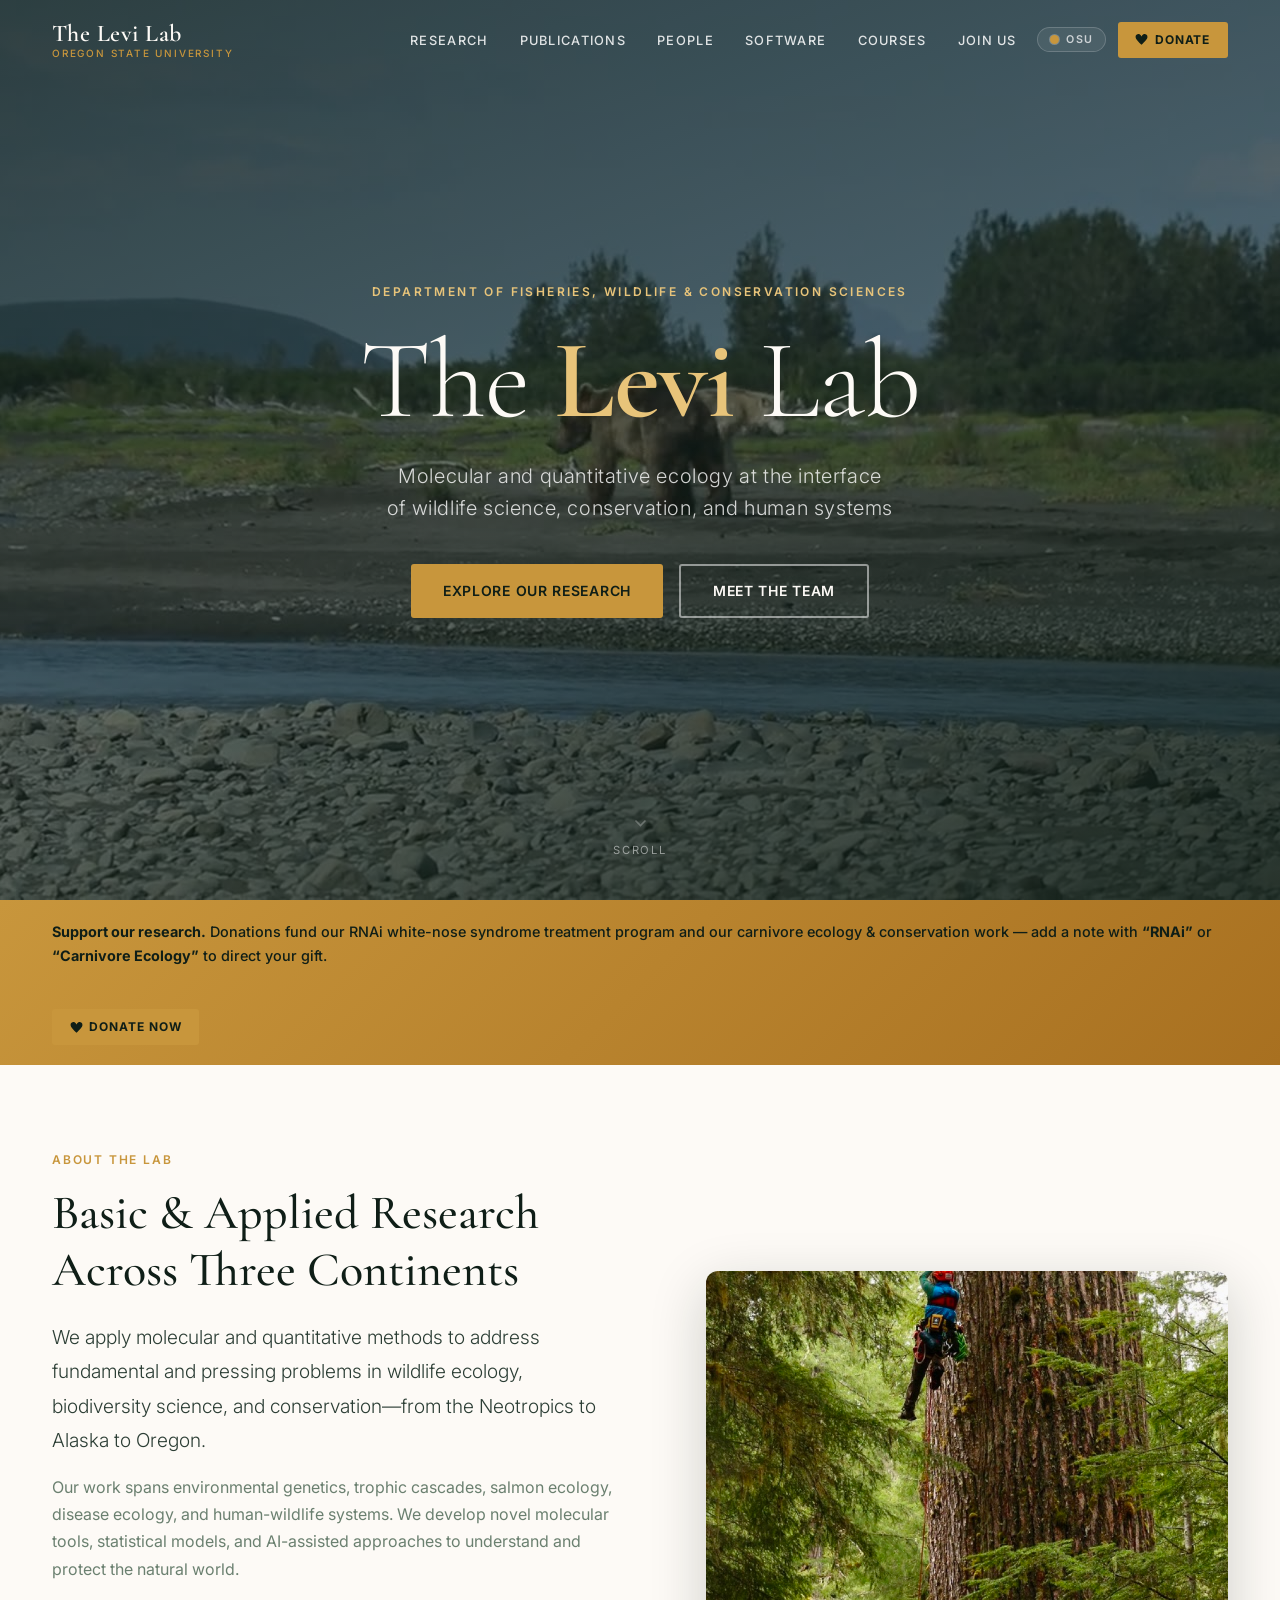
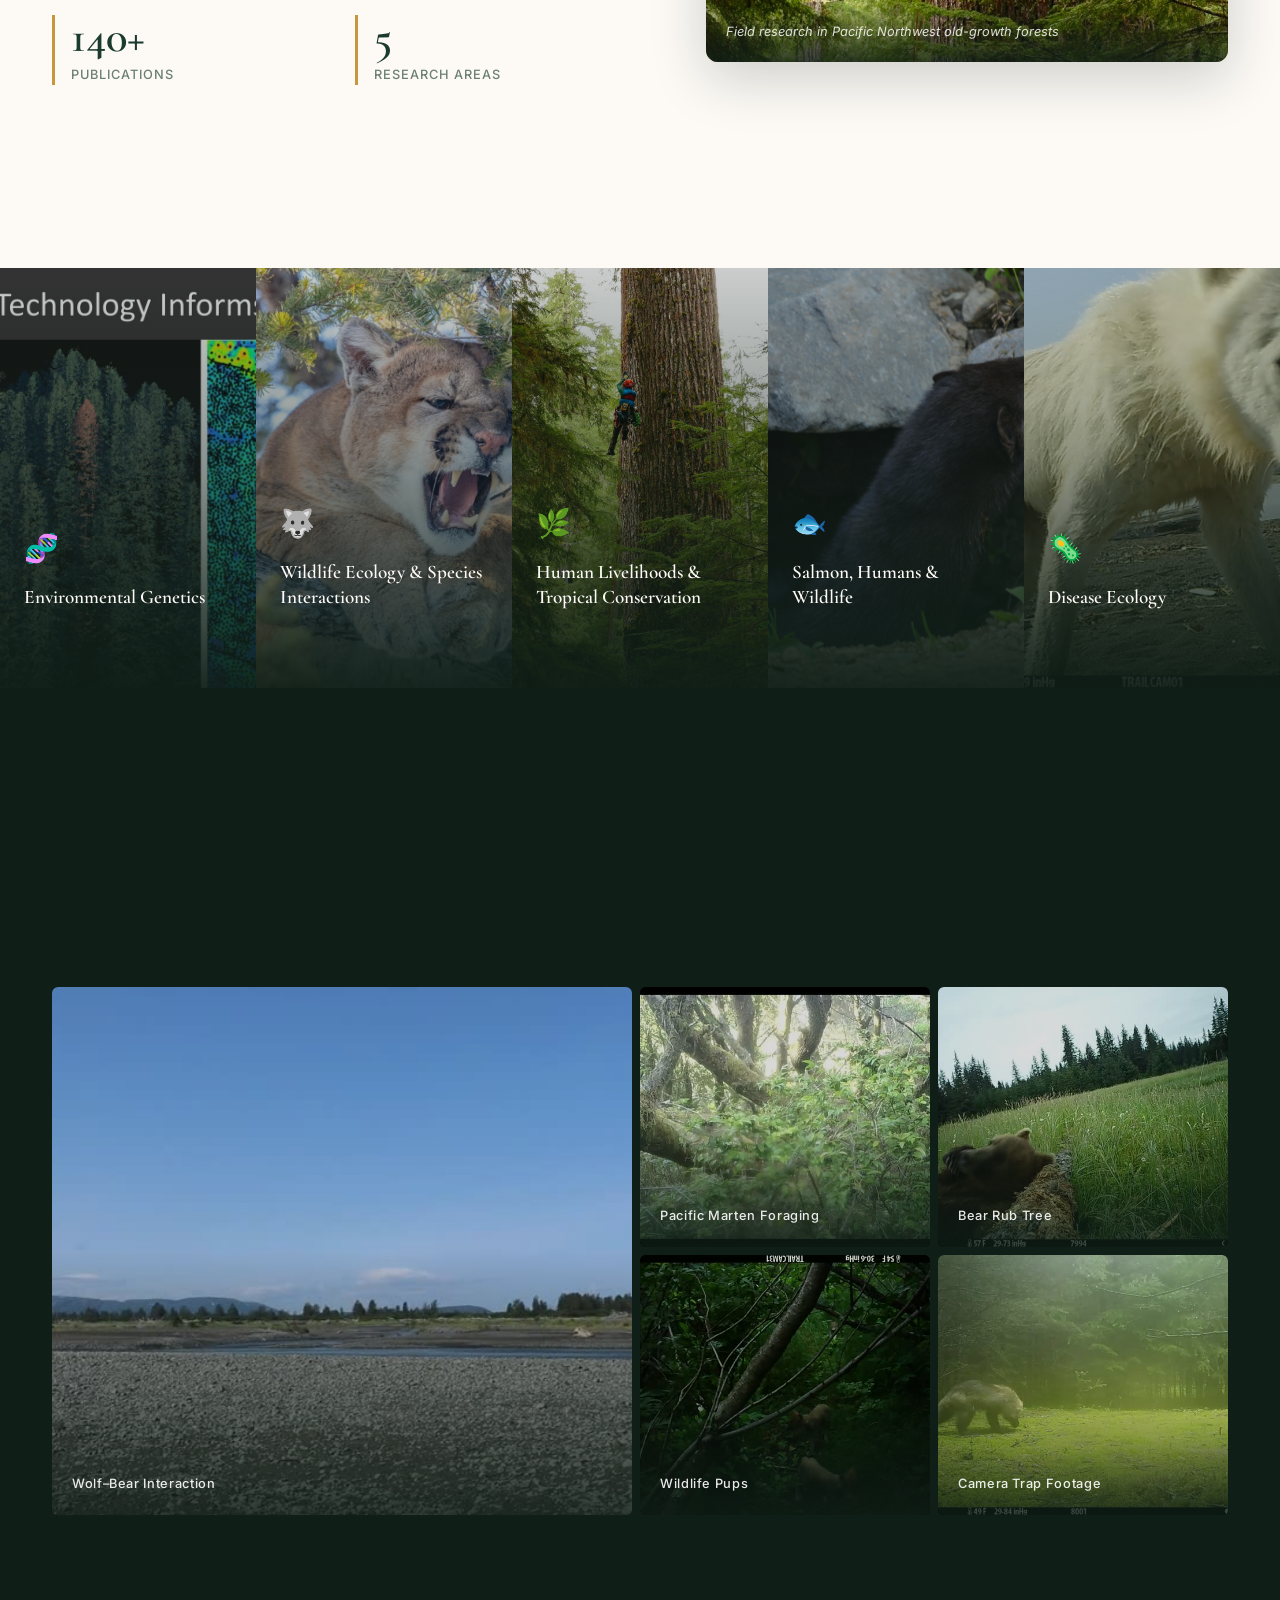
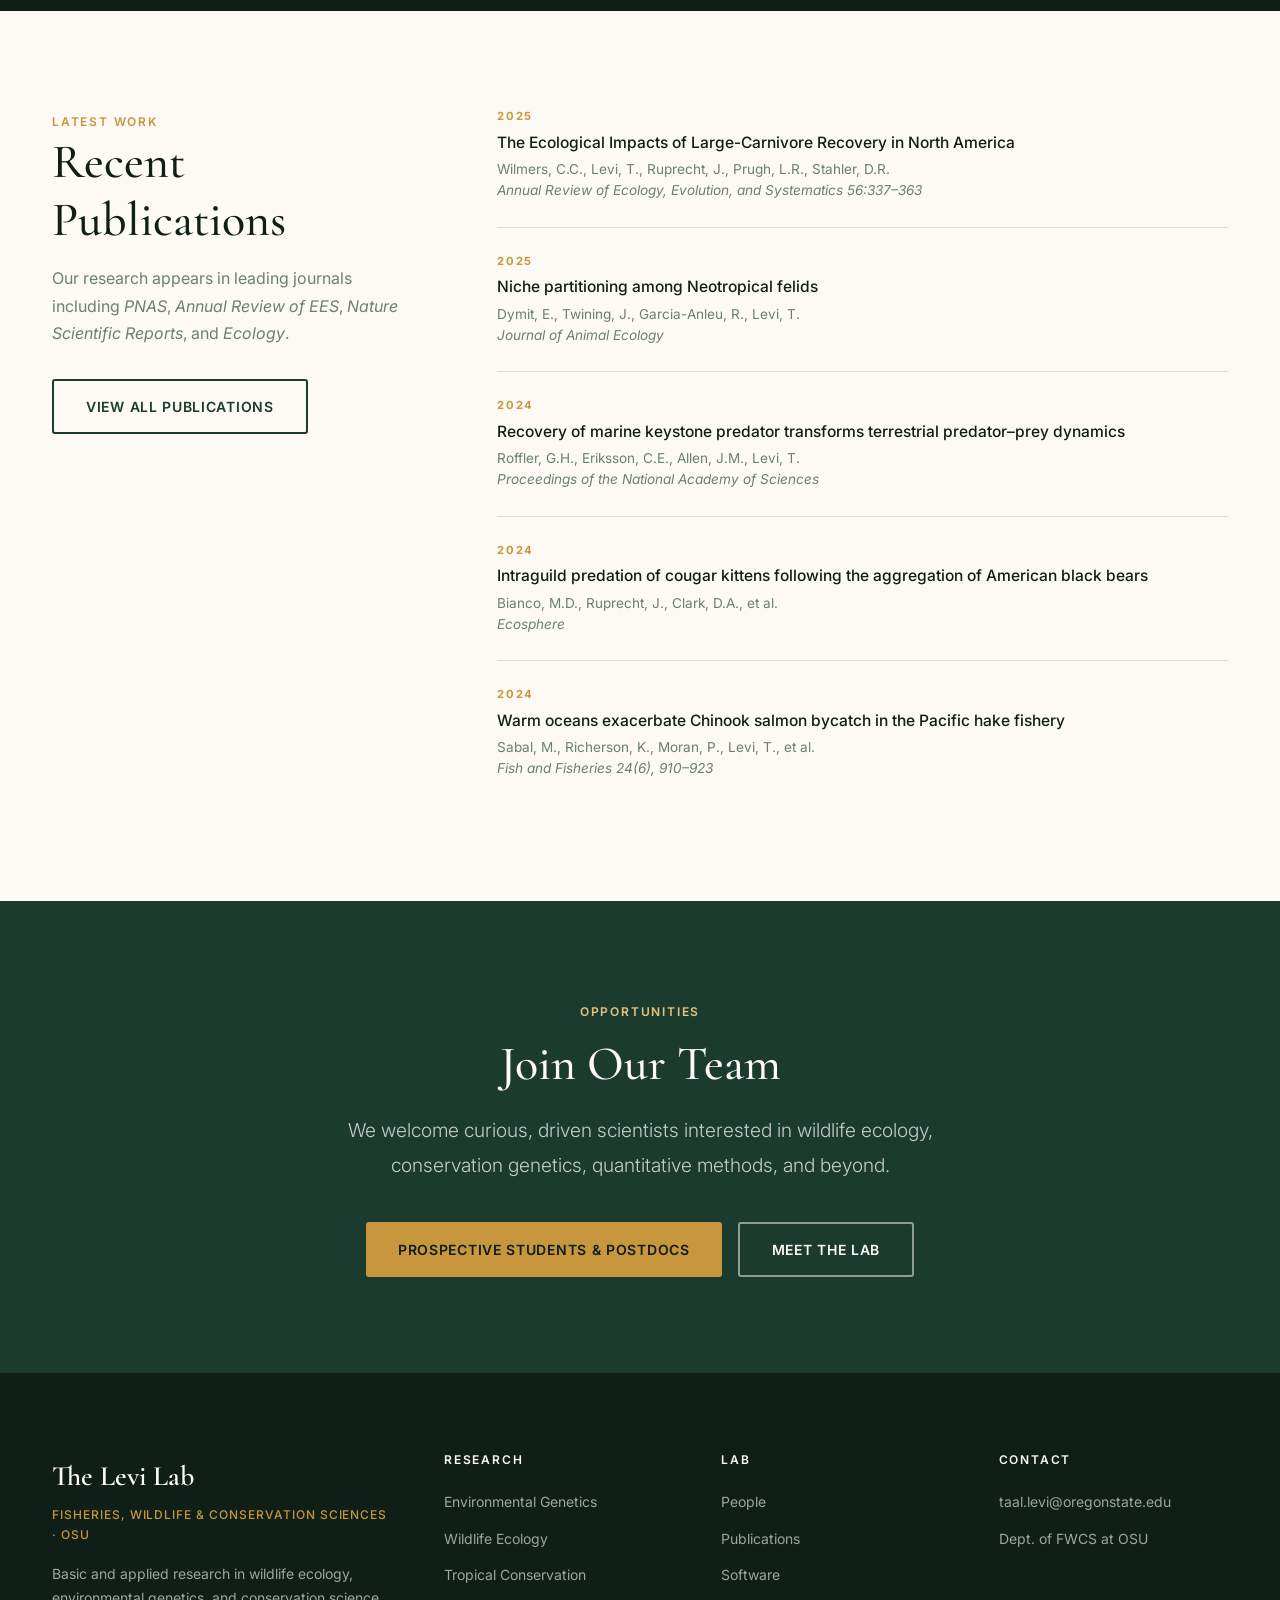
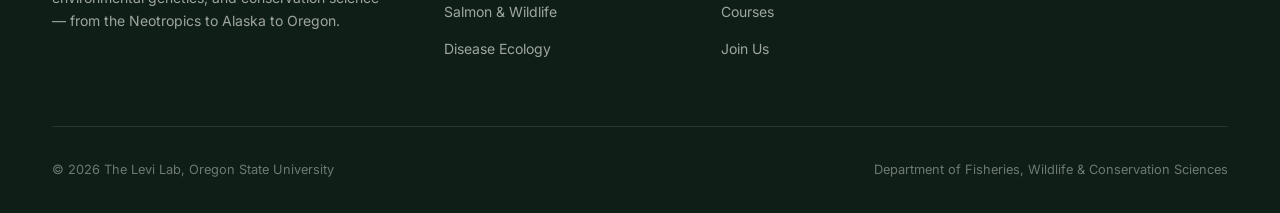
==== index.html @ 4a83adde "Initial commit: The Levi Lab website Static site for levi.cascadiawildlifelab.org — homepage plus re" ====
<!DOCTYPE html>
<html lang="en">
<head>
  <meta charset="UTF-8" />
  <meta name="viewport" content="width=device-width, initial-scale=1.0" />
  <title>The Levi Lab — Wildlife Ecology &amp; Conservation Science</title>
  <meta name="description" content="The Levi Lab at Oregon State University conducts basic and applied research in wildlife ecology, environmental genetics, and conservation science." />
  <link rel="icon" href="favicon.svg" type="image/svg+xml" />
  <link rel="canonical" href="https://levi.cascadiawildlifelab.org/" />
  <meta name="theme-color" content="#1d3b2a" />
  <meta property="og:title" content="The Levi Lab — Wildlife Ecology &amp; Conservation Science" />
  <meta property="og:description" content="Basic and applied research in wildlife ecology, environmental genetics, and conservation science at Oregon State University." />
  <meta property="og:type" content="website" />
  <meta property="og:image" content="https://levi.cascadiawildlifelab.org/media/img/posters/wolf-bear-interaction.jpg" />
  <meta property="og:url" content="https://levi.cascadiawildlifelab.org/" />
  <meta property="og:site_name" content="The Levi Lab" />
  <meta name="twitter:card" content="summary_large_image" />
  <script>document.documentElement.classList.add('js');!function(){var t=localStorage.getItem('levi-lab-theme');if(t==='osu')document.documentElement.setAttribute('data-theme','osu')}();</script>
  <link rel="stylesheet" href="css/style.css" />
</head>
<body>
<a class="skip-link" href="#main">Skip to main content</a>

<!-- ============================================================
     NAVIGATION
     ============================================================ -->
<nav class="nav nav--transparent" id="mainNav">
  <div class="nav__inner">
    <a href="index.html" class="nav__logo">
      <span class="nav__logo-name">The Levi Lab</span>
      <span class="nav__logo-sub">Oregon State University</span>
    </a>

    <ul class="nav__links">
      <li class="nav__item">
        <a href="research.html" class="nav__link">Research</a>
        <div class="nav__dropdown">
          <a href="research.html#env-genetics" class="nav__dropdown-link">Environmental Genetics</a>
          <a href="research.html#wildlife-ecology" class="nav__dropdown-link">Wildlife Ecology &amp; Trophic Cascades</a>
          <a href="research.html#tropical" class="nav__dropdown-link">Human Livelihoods &amp; Tropical Conservation</a>
          <a href="research.html#salmon" class="nav__dropdown-link">Salmon, Humans &amp; Wildlife</a>
          <a href="research.html#disease" class="nav__dropdown-link">Disease Ecology</a>
        </div>
      </li>
      <li><a href="publications.html" class="nav__link">Publications</a></li>
      <li><a href="people.html" class="nav__link">People</a></li>
      <li><a href="software.html" class="nav__link">Software</a></li>
      <li><a href="courses.html" class="nav__link">Courses</a></li>
      <li><a href="join.html" class="nav__link">Join Us</a></li>
      <li><a href="https://www.paypal.com/donate?token=L3rN-BQrTYfOn3xu_ZGGP12tN9YeshB1Ru2laAK1H5JTG6XEm7YPeZZN710vsBEfOhClmTOPZdZ970hw" target="_blank" rel="noopener" title="Support the RNAi white-nose syndrome project or Carnivore Ecology &amp; Conservation — add a note with your choice when donating" class="btn--donate" style="margin-left:0.5rem;">
        <svg width="13" height="13" viewBox="0 0 24 24" fill="currentColor"><path d="M12 21.593c-5.63-5.539-11-10.297-11-14.402 0-3.791 3.068-5.191 5.281-5.191 1.312 0 4.151.501 5.719 4.457 1.59-3.968 4.464-4.447 5.726-4.447 2.54 0 5.274 1.621 5.274 5.181 0 4.069-5.136 8.625-11 14.402z"/></svg>
        Donate
      </a></li>
    </ul>

    <button class="nav__hamburger" type="button" aria-label="Menu"
            aria-expanded="false" aria-controls="mobileNav">
      <span></span><span></span><span></span>
    </button>
  </div>
</nav>

<!-- Mobile nav -->
<div class="nav__mobile" id="mobileNav">
  <a href="research.html" class="nav__mobile-link">Research</a>
  <span class="nav__mobile-sublabel">Research Areas</span>
  <a href="research.html#env-genetics" class="nav__mobile-sublink">Environmental Genetics</a>
  <a href="research.html#wildlife-ecology" class="nav__mobile-sublink">Wildlife Ecology &amp; Trophic Cascades</a>
  <a href="research.html#tropical" class="nav__mobile-sublink">Human Livelihoods &amp; Tropical Conservation</a>
  <a href="research.html#salmon" class="nav__mobile-sublink">Salmon, Humans &amp; Wildlife</a>
  <a href="research.html#disease" class="nav__mobile-sublink">Disease Ecology</a>
  <a href="publications.html" class="nav__mobile-link">Publications</a>
  <a href="people.html" class="nav__mobile-link">People</a>
  <a href="software.html" class="nav__mobile-link">Software</a>
  <a href="courses.html" class="nav__mobile-link">Courses</a>
  <a href="join.html" class="nav__mobile-link">Join Us</a>
  <a href="https://www.paypal.com/donate?token=L3rN-BQrTYfOn3xu_ZGGP12tN9YeshB1Ru2laAK1H5JTG6XEm7YPeZZN710vsBEfOhClmTOPZdZ970hw" target="_blank" rel="noopener" title="Support the RNAi white-nose syndrome project or Carnivore Ecology &amp; Conservation — add a note with your choice when donating" class="nav__mobile-link" style="color: var(--accent-light);">♥ Donate</a>
</div>

<main id="main">
<section class="hero">
  <div class="hero__video-wrap">
    <video class="hero__video" autoplay muted loop playsinline preload="auto"
           poster="media/img/hero-poster.jpg" aria-hidden="true">
      <source src="media/video/hero-loop.mp4" type="video/mp4">
    </video>
    <div class="hero__overlay"></div>
  </div>

  <div class="hero__content">
    <span class="hero__eyebrow">Department of Fisheries, Wildlife &amp; Conservation Sciences</span>
    <h1 class="hero__title">The <strong>Levi</strong> Lab</h1>
    <p class="hero__subtitle">
      Molecular and quantitative ecology at the interface<br>
      of wildlife science, conservation, and human systems
    </p>
    <div class="hero__actions">
      <a href="research.html" class="btn btn--primary">Explore Our Research</a>
      <a href="people.html" class="btn btn--outline">Meet the Team</a>
    </div>
  </div>

  <div class="hero__scroll">
    <svg width="20" height="20" viewBox="0 0 24 24" fill="none" stroke="currentColor" stroke-width="2">
      <polyline points="6 9 12 15 18 9"></polyline>
    </svg>
    <span>Scroll</span>
  </div>
</section>


<!-- DONATE STRIP -->
<div class="donate-strip">
  <div class="container">
    <p class="donate-strip__text"><strong>Support our research.</strong> Donations fund our RNAi white-nose syndrome treatment program and our carnivore ecology &amp; conservation work — add a note with <strong>&ldquo;RNAi&rdquo;</strong> or <strong>&ldquo;Carnivore Ecology&rdquo;</strong> to direct your gift.</p>
    <a href="https://www.paypal.com/donate?token=L3rN-BQrTYfOn3xu_ZGGP12tN9YeshB1Ru2laAK1H5JTG6XEm7YPeZZN710vsBEfOhClmTOPZdZ970hw" target="_blank" rel="noopener" title="Support the RNAi white-nose syndrome project or Carnivore Ecology &amp; Conservation — add a note with your choice when donating" class="btn--donate" style="flex-shrink:0;">
      <svg width="13" height="13" viewBox="0 0 24 24" fill="currentColor"><path d="M12 21.593c-5.63-5.539-11-10.297-11-14.402 0-3.791 3.068-5.191 5.281-5.191 1.312 0 4.151.501 5.719 4.457 1.59-3.968 4.464-4.447 5.726-4.447 2.54 0 5.274 1.621 5.274 5.181 0 4.069-5.136 8.625-11 14.402z"/></svg>
      Donate Now
    </a>
  </div>
</div>

<!-- ============================================================
     INTRO STRIP
     ============================================================ -->
<section class="intro-strip">
  <div class="container">
    <div class="intro-strip__grid">
      <div class="fade-in">
        <span class="eyebrow">About the Lab</span>
        <h2 style="margin: 0.75rem 0 1.25rem;">Basic &amp; Applied Research<br>Across Three Continents</h2>
        <p class="lead">
          We apply molecular and quantitative methods to address fundamental and pressing problems in wildlife ecology, biodiversity science, and conservation—from the Neotropics to Alaska to Oregon.
        </p>
        <p style="color: var(--text-muted); margin-top: 0.75rem;">
          Our work spans environmental genetics, trophic cascades, salmon ecology, disease ecology, and human-wildlife systems. We develop novel molecular tools, statistical models, and AI-assisted approaches to understand and protect the natural world.
        </p>
        <div class="intro-strip__stats">
          <div class="stat fade-in fade-in-delay-1">
            <div class="stat__number">140+</div>
            <div class="stat__label">Publications</div>
          </div>
          <div class="stat fade-in fade-in-delay-2">
            <div class="stat__number">5</div>
            <div class="stat__label">Research Areas</div>
          </div>
          <div class="stat fade-in fade-in-delay-3">
            <div class="stat__number">10K+</div>
            <div class="stat__label">Carnivore Scats Analyzed</div>
          </div>
          <div class="stat fade-in fade-in-delay-4">
            <div class="stat__number">20+</div>
            <div class="stat__label">Lab Members</div>
          </div>
        </div>
      </div>

      <div class="intro-strip__image-wrap fade-in fade-in-delay-2">
        <img src="media/img/climbing-old-growth.jpg" alt="Lab field work in old-growth forest" loading="lazy">
        <div class="intro-strip__image-caption">Field research in Pacific Northwest old-growth forests</div>
      </div>
    </div>
  </div>
</section>


<!-- ============================================================
     RESEARCH CARDS
     ============================================================ -->
<div class="research-cards">

  <a href="research.html#env-genetics" class="research-card">
    <div class="research-card__bg" style="background-image: url('media/img/esrf-lidar.jpg')"></div>
    <div class="research-card__overlay"></div>
    <div class="research-card__content">
      <span class="research-card__icon">🧬</span>
      <div class="research-card__title">Environmental Genetics</div>
      <div class="research-card__desc">eDNA, DNA metabarcoding, noninvasive genotyping, and population genetics applied across aquatic and terrestrial systems.</div>
      <span class="research-card__link">Learn more →</span>
    </div>
  </a>

  <a href="research.html#wildlife-ecology" class="research-card">
    <div class="research-card__bg" style="background-image: url('media/img/m228.jpg')"></div>
    <div class="research-card__overlay"></div>
    <div class="research-card__content">
      <span class="research-card__icon">🐺</span>
      <div class="research-card__title">Wildlife Ecology &amp; Species Interactions</div>
      <div class="research-card__desc">How do top predators structure ecosystems? We study carnivore communities and their far-reaching indirect effects on prey and habitat.</div>
      <span class="research-card__link">Learn more →</span>
    </div>
  </a>

  <a href="research.html#tropical" class="research-card">
    <div class="research-card__bg" style="background-image: url('media/img/tropical-conservation.jpg')"></div>
    <div class="research-card__overlay"></div>
    <div class="research-card__content">
      <span class="research-card__icon">🌿</span>
      <div class="research-card__title">Human Livelihoods &amp; Tropical Conservation</div>
      <div class="research-card__desc">Managing Neotropical wildlife to support human livelihoods while conserving biodiversity across hunting landscapes.</div>
      <span class="research-card__link">Learn more →</span>
    </div>
  </a>

  <a href="research.html#salmon" class="research-card">
    <div class="research-card__bg" style="background-image: url('media/img/mink.jpg')"></div>
    <div class="research-card__overlay"></div>
    <div class="research-card__content">
      <span class="research-card__icon">🐟</span>
      <div class="research-card__title">Salmon, Humans &amp; Wildlife</div>
      <div class="research-card__desc">Quantifying salmon's role in ecosystems and the tradeoffs between fishery harvest and wildlife needs from bears to wolves.</div>
      <span class="research-card__link">Learn more →</span>
    </div>
  </a>

  <a href="research.html#disease" class="research-card">
    <div class="research-card__bg" style="background-image: url('media/img/disease-ecology.jpg')"></div>
    <div class="research-card__overlay"></div>
    <div class="research-card__content">
      <span class="research-card__icon">🦠</span>
      <div class="research-card__title">Disease Ecology</div>
      <div class="research-card__desc">Are intact wildlife communities good for our health? We examine how deforestation and biodiversity loss drive zoonotic disease emergence.</div>
      <span class="research-card__link">Learn more →</span>
    </div>
  </a>

</div>


<!-- ============================================================
     FROM THE FIELD — VIDEO GALLERY
     ============================================================ -->
<section class="video-gallery">
  <div class="container">
    <div class="video-gallery__header fade-in">
      <span class="eyebrow">From the Field</span>
      <h2>Wildlife in Motion</h2>
      <p>Camera traps and field cameras capture remarkable moments from our research sites across the Pacific Northwest, Alaska, and the Neotropics.</p>
    </div>

    <div class="video-grid fade-in">

      <!-- Poster images only; the clip loads when a visitor opens it. Five
           autoplaying videos here previously cost ~33 MB on page load. -->

      <!-- Large featured video -->
      <button class="video-item" type="button" data-video-src="media/video/wolf-bear-interaction.mp4"
              aria-label="Play video: Wolf–Bear Interaction">
        <img src="media/img/posters/wolf-bear-interaction.jpg"
             alt="A wolf and a bear together on a gravel river bar" loading="lazy">
        <div class="video-item__overlay">
          <span class="video-item__label">Wolf–Bear Interaction</span>
        </div>
        <div class="video-item__play">
          <svg width="18" height="18" viewBox="0 0 24 24" fill="white"><polygon points="5 3 19 12 5 21 5 3"/></svg>
        </div>
      </button>

      <!-- Small videos -->
      <button class="video-item" type="button" data-video-src="media/video/marten-foraging.mp4"
              aria-label="Play video: Pacific Marten Foraging">
        <img src="media/img/posters/marten-foraging.jpg"
             alt="A Pacific marten foraging in coastal forest" loading="lazy">
        <div class="video-item__overlay">
          <span class="video-item__label">Pacific Marten Foraging</span>
        </div>
        <div class="video-item__play">
          <svg width="16" height="16" viewBox="0 0 24 24" fill="white"><polygon points="5 3 19 12 5 21 5 3"/></svg>
        </div>
      </button>

      <button class="video-item" type="button" data-video-src="media/video/bear-rub.mp4"
              aria-label="Play video: Bear Rub Tree">
        <img src="media/img/posters/bear-rub.jpg"
             alt="A bear rubbing against a tree in a meadow" loading="lazy">
        <div class="video-item__overlay">
          <span class="video-item__label">Bear Rub Tree</span>
        </div>
        <div class="video-item__play">
          <svg width="16" height="16" viewBox="0 0 24 24" fill="white"><polygon points="5 3 19 12 5 21 5 3"/></svg>
        </div>
      </button>

      <button class="video-item" type="button" data-video-src="media/video/pups.mp4"
              aria-label="Play video: Wildlife Pups">
        <img src="media/img/posters/pups.jpg"
             alt="Young wild canids outside a den" loading="lazy">
        <div class="video-item__overlay">
          <span class="video-item__label">Wildlife Pups</span>
        </div>
        <div class="video-item__play">
          <svg width="16" height="16" viewBox="0 0 24 24" fill="white"><polygon points="5 3 19 12 5 21 5 3"/></svg>
        </div>
      </button>

      <button class="video-item" type="button" data-video-src="media/video/img-0030.mp4"
              aria-label="Play video: Camera Trap Footage">
        <img src="media/img/posters/img-0030.jpg"
             alt="Wildlife recorded by a remote camera trap" loading="lazy">
        <div class="video-item__overlay">
          <span class="video-item__label">Camera Trap Footage</span>
        </div>
        <div class="video-item__play">
          <svg width="16" height="16" viewBox="0 0 24 24" fill="white"><polygon points="5 3 19 12 5 21 5 3"/></svg>
        </div>
      </button>

    </div>
  </div>
</section>


<!-- ============================================================
     RECENT PUBLICATIONS
     ============================================================ -->
<section class="pub-strip">
  <div class="container">
    <div class="pub-strip__inner">
      <div class="fade-in">
        <span class="eyebrow">Latest Work</span>
        <h2>Recent Publications</h2>
        <p style="color: var(--text-muted); margin: 1rem 0 2rem;">Our research appears in leading journals including <em>PNAS</em>, <em>Annual Review of EES</em>, <em>Nature Scientific Reports</em>, and <em>Ecology</em>.</p>
        <a href="publications.html" class="btn btn--outline-dark">View All Publications</a>
      </div>

      <div class="pub-list fade-in">

        <div class="pub-item">
          <div class="pub-item__year">2025</div>
          <div class="pub-item__title">The Ecological Impacts of Large-Carnivore Recovery in North America</div>
          <div class="pub-item__authors">Wilmers, C.C., Levi, T., Ruprecht, J., Prugh, L.R., Stahler, D.R.</div>
          <div class="pub-item__journal"><em>Annual Review of Ecology, Evolution, and Systematics</em> 56:337–363</div>
        </div>

        <div class="pub-item">
          <div class="pub-item__year">2025</div>
          <div class="pub-item__title">Niche partitioning among Neotropical felids</div>
          <div class="pub-item__authors">Dymit, E., Twining, J., Garcia-Anleu, R., Levi, T.</div>
          <div class="pub-item__journal"><em>Journal of Animal Ecology</em></div>
        </div>

        <div class="pub-item">
          <div class="pub-item__year">2024</div>
          <div class="pub-item__title">Recovery of marine keystone predator transforms terrestrial predator–prey dynamics</div>
          <div class="pub-item__authors">Roffler, G.H., Eriksson, C.E., Allen, J.M., Levi, T.</div>
          <div class="pub-item__journal"><em>Proceedings of the National Academy of Sciences</em></div>
        </div>

        <div class="pub-item">
          <div class="pub-item__year">2024</div>
          <div class="pub-item__title">Intraguild predation of cougar kittens following the aggregation of American black bears</div>
          <div class="pub-item__authors">Bianco, M.D., Ruprecht, J., Clark, D.A., et al.</div>
          <div class="pub-item__journal"><em>Ecosphere</em></div>
        </div>

        <div class="pub-item">
          <div class="pub-item__year">2024</div>
          <div class="pub-item__title">Warm oceans exacerbate Chinook salmon bycatch in the Pacific hake fishery</div>
          <div class="pub-item__authors">Sabal, M., Richerson, K., Moran, P., Levi, T., et al.</div>
          <div class="pub-item__journal"><em>Fish and Fisheries</em> 24(6), 910–923</div>
        </div>

      </div>
    </div>
  </div>
</section>


<!-- ============================================================
     CTA — JOIN THE LAB
     ============================================================ -->
<section class="section section--green">
  <div class="container text-center fade-in">
    <span class="eyebrow" style="color: var(--accent-light);">Opportunities</span>
    <h2 style="color: var(--warm-white); margin: 0.75rem 0 1.25rem;">Join Our Team</h2>
    <p class="lead" style="color: rgba(255,255,255,0.75); max-width: 600px; margin: 0 auto 2.5rem;">
      We welcome curious, driven scientists interested in wildlife ecology, conservation genetics, quantitative methods, and beyond.
    </p>
    <div style="display: flex; gap: 1rem; justify-content: center; flex-wrap: wrap;">
      <a href="join.html" class="btn btn--primary">Prospective Students &amp; Postdocs</a>
      <a href="people.html" class="btn btn--outline">Meet the Lab</a>
    </div>
  </div>
</section>


<!-- ============================================================
     FOOTER
     ============================================================ -->
</main>

<footer class="footer">
  <div class="container">
    <div class="footer__grid">
      <div>
        <div class="footer__brand-name">The Levi Lab</div>
        <div class="footer__brand-dept">Fisheries, Wildlife &amp; Conservation Sciences · OSU</div>
        <p class="footer__tagline">Basic and applied research in wildlife ecology, environmental genetics, and conservation science — from the Neotropics to Alaska to Oregon.</p>
      </div>
      <div class="footer__col">
        <h5>Research</h5>
        <ul>
          <li><a href="research.html#env-genetics">Environmental Genetics</a></li>
          <li><a href="research.html#wildlife-ecology">Wildlife Ecology</a></li>
          <li><a href="research.html#tropical">Tropical Conservation</a></li>
          <li><a href="research.html#salmon">Salmon &amp; Wildlife</a></li>
          <li><a href="research.html#disease">Disease Ecology</a></li>
        </ul>
      </div>
      <div class="footer__col">
        <h5>Lab</h5>
        <ul>
          <li><a href="people.html">People</a></li>
          <li><a href="publications.html">Publications</a></li>
          <li><a href="software.html">Software</a></li>
          <li><a href="courses.html">Courses</a></li>
          <li><a href="join.html">Join Us</a></li>
        </ul>
      </div>
      <div class="footer__col">
        <h5>Contact</h5>
        <ul>
          <li><a href="mailto:taal.levi@oregonstate.edu">taal.levi@oregonstate.edu</a></li>
          <li><a href="https://fwcs.oregonstate.edu" target="_blank" rel="noopener">Dept. of FWCS at OSU</a></li>
        </ul>
      </div>
    </div>
    <div class="footer__bottom">
      <span>© <span id="year">2026</span> The Levi Lab, Oregon State University</span>
      <span>Department of Fisheries, Wildlife &amp; Conservation Sciences</span>
    </div>
  </div>
</footer>


<!-- Lightbox -->
<div class="lightbox" id="lightbox">
  <div class="lightbox__inner">
    <span class="lightbox__close" aria-label="Close">×</span>
    <video controls></video>
  </div>
</div>

<script src="js/main.js"></script>
</body>
</html>
---- css/style.css ----
/* ============================================================
   THE LEVI LAB — Main Stylesheet
   ============================================================ */

/* Google Fonts */
@import url('https://fonts.googleapis.com/css2?family=Cormorant+Garamond:ital,wght@0,300;0,400;0,500;0,600;0,700;1,300;1,400;1,500&family=Inter:wght@300;400;500;600;700&display=swap');

/* ============================================================
   CUSTOM PROPERTIES
   ============================================================ */
:root {
  --primary:        #1B3B2F;
  --primary-dark:   #0F1E17;
  --primary-light:  #2D5A47;
  --accent:         #C8963C;
  --accent-light:   #E8C47A;
  --cream:          #F7F3EC;
  --warm-white:     #FDFAF6;
  --text-dark:      #0F1E17;
  --text-body:      #2C3E35;
  --text-muted:     #6B8070;
  --border:         #D4E0D9;
  --shadow-sm:      0 2px 8px rgba(15,30,23,0.08);
  --shadow:         0 4px 24px rgba(15,30,23,0.12);
  --shadow-lg:      0 16px 56px rgba(15,30,23,0.2);
  --transition:     all 0.35s cubic-bezier(0.4, 0, 0.2, 1);
  --nav-height:     80px;
  --max-width:      1240px;
  --radius:         6px;
  --radius-lg:      12px;
}

/* ============================================================
   RESET & BASE
   ============================================================ */
*, *::before, *::after { box-sizing: border-box; margin: 0; padding: 0; }

html { scroll-behavior: smooth; font-size: 16px; }

body {
  font-family: 'Inter', system-ui, sans-serif;
  color: var(--text-body);
  background: var(--warm-white);
  line-height: 1.7;
  -webkit-font-smoothing: antialiased;
}

img, video { max-width: 100%; display: block; }
a { color: inherit; text-decoration: none; }
ul { list-style: none; }
button { cursor: pointer; border: none; background: none; font-family: inherit; }

/* ============================================================
   TYPOGRAPHY
   ============================================================ */
h1, h2, h3, h4, h5 {
  font-family: 'Cormorant Garamond', Georgia, serif;
  color: var(--text-dark);
  line-height: 1.2;
}

h1 { font-size: clamp(2.8rem, 6vw, 5rem); font-weight: 500; }
h2 { font-size: clamp(2rem, 4vw, 3rem); font-weight: 500; }
h3 { font-size: clamp(1.4rem, 2.5vw, 1.9rem); font-weight: 500; }
h4 { font-size: 1.2rem; font-weight: 600; font-family: 'Inter', sans-serif; }
h5 { font-size: 1rem; font-weight: 600; font-family: 'Inter', sans-serif; }

p { margin-bottom: 1rem; }
p:last-child { margin-bottom: 0; }

.lead {
  font-size: 1.2rem;
  line-height: 1.8;
  color: var(--text-body);
  font-weight: 300;
}

.eyebrow {
  font-family: 'Inter', sans-serif;
  font-size: 0.75rem;
  font-weight: 600;
  letter-spacing: 0.15em;
  text-transform: uppercase;
  color: var(--accent);
}

/* ============================================================
   LAYOUT
   ============================================================ */
.container {
  max-width: var(--max-width);
  margin: 0 auto;
  padding: 0 2rem;
}

.section {
  padding: 6rem 0;
}

.section--dark {
  background: var(--primary-dark);
  color: var(--cream);
}

.section--dark h1,
.section--dark h2,
.section--dark h3,
.section--dark h4 {
  color: var(--warm-white);
}

.section--dark p,
.section--dark .lead {
  color: rgba(248,244,238,0.8);
}

.section--cream {
  background: var(--cream);
}

.section--green {
  background: var(--primary);
  color: var(--cream);
}

.section--green h1,
.section--green h2,
.section--green h3 {
  color: var(--warm-white);
}

.section-header {
  margin-bottom: 3.5rem;
}

.section-header--center {
  text-align: center;
  max-width: 720px;
  margin: 0 auto 3.5rem;
}

.grid-2 { display: grid; grid-template-columns: repeat(2, 1fr); gap: 2rem; }
.grid-3 { display: grid; grid-template-columns: repeat(3, 1fr); gap: 2rem; }
.grid-4 { display: grid; grid-template-columns: repeat(4, 1fr); gap: 1.5rem; }

/* ============================================================
   BUTTONS
   ============================================================ */
.btn {
  display: inline-flex;
  align-items: center;
  gap: 0.5rem;
  padding: 0.85rem 2rem;
  border-radius: 3px;
  font-family: 'Inter', sans-serif;
  font-size: 0.875rem;
  font-weight: 600;
  letter-spacing: 0.05em;
  text-transform: uppercase;
  transition: var(--transition);
  cursor: pointer;
}

.btn--primary {
  background: var(--accent);
  color: var(--primary-dark);
}
.btn--primary:hover { background: var(--accent-light); transform: translateY(-2px); box-shadow: var(--shadow); }

.btn--outline {
  background: transparent;
  color: var(--warm-white);
  border: 2px solid rgba(255,255,255,0.5);
}
.btn--outline:hover { border-color: var(--warm-white); background: rgba(255,255,255,0.1); }

.btn--outline-dark {
  background: transparent;
  color: var(--primary);
  border: 2px solid var(--primary);
}
.btn--outline-dark:hover { background: var(--primary); color: var(--warm-white); }

.btn--ghost {
  padding: 0;
  color: var(--accent);
  font-weight: 600;
  font-size: 0.875rem;
  letter-spacing: 0.05em;
  text-transform: uppercase;
  border-bottom: 2px solid transparent;
  border-radius: 0;
}
.btn--ghost:hover { border-bottom-color: var(--accent); }

/* ============================================================
   NAVIGATION
   ============================================================ */
.nav {
  position: fixed;
  top: 0;
  left: 0;
  right: 0;
  z-index: 1000;
  height: var(--nav-height);
  display: flex;
  align-items: center;
  transition: var(--transition);
}

.nav--transparent {
  background: transparent;
}

.nav--solid {
  background: var(--primary-dark);
  box-shadow: 0 2px 20px rgba(0,0,0,0.3);
}

.nav__inner {
  max-width: var(--max-width);
  margin: 0 auto;
  padding: 0 2rem;
  width: 100%;
  display: flex;
  align-items: center;
  justify-content: space-between;
}

.nav__logo {
  display: flex;
  flex-direction: column;
  line-height: 1;
}

.nav__logo-name {
  font-family: 'Cormorant Garamond', serif;
  font-size: 1.5rem;
  font-weight: 600;
  color: var(--warm-white);
  letter-spacing: 0.02em;
}

.nav__logo-sub {
  font-size: 0.625rem;
  font-weight: 500;
  letter-spacing: 0.18em;
  text-transform: uppercase;
  color: var(--accent);
  margin-top: 2px;
}

.nav__links {
  display: flex;
  align-items: center;
  gap: 0.25rem;
}

.nav__link {
  font-size: 0.8rem;
  font-weight: 500;
  letter-spacing: 0.1em;
  text-transform: uppercase;
  color: rgba(255,255,255,0.85);
  padding: 0.5rem 0.85rem;
  border-radius: 3px;
  transition: var(--transition);
  position: relative;
}

.nav__link:hover,
.nav__link.active {
  color: var(--accent-light);
}

.nav__link::after {
  content: '';
  position: absolute;
  bottom: 0;
  left: 0.85rem;
  right: 0.85rem;
  height: 2px;
  background: var(--accent);
  transform: scaleX(0);
  transition: transform 0.25s ease;
}

.nav__link:hover::after,
.nav__link.active::after {
  transform: scaleX(1);
}

/* Dropdown */
.nav__item { position: relative; }

.nav__dropdown {
  position: absolute;
  top: calc(100% + 8px);
  left: 0;
  min-width: 280px;
  background: var(--primary-dark);
  border: 1px solid rgba(255,255,255,0.1);
  border-radius: var(--radius);
  box-shadow: var(--shadow-lg);
  opacity: 0;
  visibility: hidden;
  transform: translateY(-8px);
  transition: var(--transition);
  padding: 0.5rem 0;
}

.nav__item:hover .nav__dropdown {
  opacity: 1;
  visibility: visible;
  transform: translateY(0);
}

.nav__dropdown-link {
  display: block;
  padding: 0.65rem 1.25rem;
  font-size: 0.825rem;
  color: rgba(255,255,255,0.8);
  transition: var(--transition);
}

.nav__dropdown-link:hover {
  background: rgba(255,255,255,0.05);
  color: var(--accent-light);
  padding-left: 1.5rem;
}

/* Hamburger */
.nav__hamburger {
  display: none;
  flex-direction: column;
  gap: 5px;
  padding: 8px;
}

.nav__hamburger span {
  width: 24px;
  height: 2px;
  background: var(--warm-white);
  transition: var(--transition);
  display: block;
}

.nav__hamburger.open span:nth-child(1) { transform: rotate(45deg) translate(5px, 5px); }
.nav__hamburger.open span:nth-child(2) { opacity: 0; }
.nav__hamburger.open span:nth-child(3) { transform: rotate(-45deg) translate(5px, -5px); }

/* Mobile nav */
.nav__mobile {
  display: none;
  position: fixed;
  top: var(--nav-height);
  left: 0;
  right: 0;
  background: var(--primary-dark);
  padding: 1rem 0 2rem;
  border-top: 1px solid rgba(255,255,255,0.1);
  z-index: 999;
}

.nav__mobile.open { display: block; }

.nav__mobile-link {
  display: block;
  padding: 0.85rem 2rem;
  font-size: 0.9rem;
  font-weight: 500;
  letter-spacing: 0.08em;
  text-transform: uppercase;
  color: rgba(255,255,255,0.85);
  transition: var(--transition);
}

.nav__mobile-link:hover { color: var(--accent-light); padding-left: 2.5rem; }

.nav__mobile-sublabel {
  padding: 0.5rem 2rem 0.25rem;
  font-size: 0.7rem;
  letter-spacing: 0.15em;
  text-transform: uppercase;
  color: var(--accent);
}

.nav__mobile-sublink {
  display: block;
  padding: 0.5rem 3rem;
  font-size: 0.85rem;
  color: rgba(255,255,255,0.65);
  transition: var(--transition);
}

.nav__mobile-sublink:hover { color: var(--accent-light); }

/* ============================================================
   HERO
   ============================================================ */
.hero {
  position: relative;
  height: 100vh;
  min-height: 600px;
  display: flex;
  align-items: center;
  justify-content: center;
  overflow: hidden;
  background: var(--primary-dark);
}

.hero__video-wrap {
  position: absolute;
  inset: 0;
  z-index: 0;
}

.hero__video {
  width: 100%;
  height: 100%;
  object-fit: cover;
  opacity: 0.65;
}

.hero__overlay {
  position: absolute;
  inset: 0;
  background: linear-gradient(
    160deg,
    rgba(15,30,23,0.7) 0%,
    rgba(15,30,23,0.4) 50%,
    rgba(15,30,23,0.8) 100%
  );
}

.hero__content {
  position: relative;
  z-index: 1;
  text-align: center;
  padding: 0 2rem;
  max-width: 900px;
}

.hero__eyebrow {
  font-family: 'Inter', sans-serif;
  font-size: 0.75rem;
  font-weight: 600;
  letter-spacing: 0.2em;
  text-transform: uppercase;
  color: var(--accent-light);
  margin-bottom: 1.25rem;
  display: block;
}

.hero__title {
  font-family: 'Cormorant Garamond', serif;
  font-size: clamp(3.5rem, 9vw, 7rem);
  font-weight: 300;
  color: var(--warm-white);
  letter-spacing: -0.01em;
  line-height: 1.05;
  margin-bottom: 1.25rem;
}

.hero__title strong {
  font-weight: 600;
  color: var(--accent-light);
}

.hero__subtitle {
  font-size: clamp(1rem, 2vw, 1.25rem);
  color: rgba(255,255,255,0.8);
  font-weight: 300;
  letter-spacing: 0.03em;
  margin-bottom: 2.5rem;
  line-height: 1.6;
}

.hero__actions {
  display: flex;
  gap: 1rem;
  justify-content: center;
  flex-wrap: wrap;
}

.hero__scroll {
  position: absolute;
  bottom: 2.5rem;
  left: 50%;
  transform: translateX(-50%);
  z-index: 1;
  display: flex;
  flex-direction: column;
  align-items: center;
  gap: 0.5rem;
  color: rgba(255,255,255,0.5);
  font-size: 0.7rem;
  letter-spacing: 0.15em;
  text-transform: uppercase;
  animation: bounce 2s infinite;
}

.hero__scroll svg { opacity: 0.5; }

@keyframes bounce {
  0%, 100% { transform: translateX(-50%) translateY(0); }
  50% { transform: translateX(-50%) translateY(8px); }
}

/* Page hero (non-home) */
.page-hero {
  padding-top: calc(var(--nav-height) + 4rem);
  padding-bottom: 4rem;
  background: var(--primary-dark);
  color: var(--warm-white);
  position: relative;
  overflow: hidden;
}

.page-hero::before {
  content: '';
  position: absolute;
  inset: 0;
  background: radial-gradient(ellipse at 70% 50%, rgba(200,150,60,0.15) 0%, transparent 60%);
}

.page-hero .container { position: relative; z-index: 1; }

.page-hero__eyebrow {
  font-size: 0.75rem;
  font-weight: 600;
  letter-spacing: 0.18em;
  text-transform: uppercase;
  color: var(--accent);
  margin-bottom: 0.75rem;
  display: block;
}

.page-hero h1 {
  color: var(--warm-white);
  margin-bottom: 1rem;
}

.page-hero .lead {
  color: rgba(255,255,255,0.75);
  max-width: 640px;
}

/* ============================================================
   ABOUT / INTRO STRIP
   ============================================================ */
.intro-strip {
  padding: 5rem 0;
  background: var(--warm-white);
}

.intro-strip__grid {
  display: grid;
  grid-template-columns: 1.1fr 1fr;
  gap: 5rem;
  align-items: center;
}

.intro-strip__stats {
  display: grid;
  grid-template-columns: 1fr 1fr;
  gap: 2rem;
  margin-top: 2rem;
}

.stat {
  border-left: 3px solid var(--accent);
  padding-left: 1rem;
}

.stat__number {
  font-family: 'Cormorant Garamond', serif;
  font-size: 2.8rem;
  font-weight: 600;
  color: var(--primary);
  line-height: 1;
}

.stat__label {
  font-size: 0.8rem;
  font-weight: 500;
  letter-spacing: 0.08em;
  text-transform: uppercase;
  color: var(--text-muted);
  margin-top: 0.25rem;
}

.intro-strip__image-wrap {
  position: relative;
  border-radius: var(--radius-lg);
  overflow: hidden;
  aspect-ratio: 4/3;
  box-shadow: var(--shadow-lg);
}

.intro-strip__image-wrap img {
  width: 100%;
  height: 100%;
  object-fit: cover;
}

.intro-strip__image-caption {
  position: absolute;
  bottom: 0;
  left: 0;
  right: 0;
  padding: 1.25rem;
  background: linear-gradient(transparent, rgba(15,30,23,0.8));
  color: rgba(255,255,255,0.85);
  font-size: 0.8rem;
  font-style: italic;
}

/* ============================================================
   RESEARCH CARDS (homepage)
   ============================================================ */
.research-cards {
  display: grid;
  grid-template-columns: repeat(5, 1fr);
  gap: 0;
}

.research-card {
  position: relative;
  height: 420px;
  overflow: hidden;
  cursor: pointer;
  flex: 1;
}

.research-card__bg {
  position: absolute;
  inset: 0;
  background-size: cover;
  background-position: center;
  transition: transform 0.6s ease;
}

.research-card:hover .research-card__bg {
  transform: scale(1.08);
}

.research-card__overlay {
  position: absolute;
  inset: 0;
  background: linear-gradient(
    to top,
    rgba(15,30,23,0.95) 0%,
    rgba(15,30,23,0.5) 50%,
    rgba(15,30,23,0.2) 100%
  );
  transition: var(--transition);
}

.research-card:hover .research-card__overlay {
  background: linear-gradient(
    to top,
    rgba(15,30,23,0.98) 0%,
    rgba(15,30,23,0.7) 60%,
    rgba(15,30,23,0.35) 100%
  );
}

.research-card__content {
  position: absolute;
  bottom: 0;
  left: 0;
  right: 0;
  padding: 2rem 1.5rem;
  color: var(--warm-white);
  transform: translateY(0);
}

.research-card__icon {
  font-size: 1.75rem;
  margin-bottom: 0.75rem;
  display: block;
}

.research-card__title {
  font-family: 'Cormorant Garamond', serif;
  font-size: 1.2rem;
  font-weight: 600;
  color: var(--warm-white);
  line-height: 1.3;
  margin-bottom: 0.75rem;
}

.research-card__desc {
  font-size: 0.85rem;
  color: rgba(255,255,255,0.75);
  line-height: 1.6;
  max-height: 0;
  overflow: hidden;
  transition: max-height 0.4s ease, opacity 0.4s ease;
  opacity: 0;
}

.research-card:hover .research-card__desc {
  max-height: 150px;
  opacity: 1;
}

.research-card__link {
  display: inline-flex;
  align-items: center;
  gap: 0.4rem;
  color: var(--accent-light);
  font-size: 0.75rem;
  font-weight: 600;
  letter-spacing: 0.1em;
  text-transform: uppercase;
  margin-top: 0.75rem;
  opacity: 0;
  transform: translateY(8px);
  transition: opacity 0.4s ease, transform 0.4s ease;
}

.research-card:hover .research-card__link {
  opacity: 1;
  transform: translateY(0);
}

/* ============================================================
   VIDEO GALLERY
   ============================================================ */
.video-gallery {
  background: var(--primary-dark);
  padding: 6rem 0;
}

.video-gallery__header {
  text-align: center;
  margin-bottom: 3rem;
}

.video-gallery__header h2 { color: var(--warm-white); }
.video-gallery__header .eyebrow { color: var(--accent); }
.video-gallery__header p { color: rgba(255,255,255,0.65); max-width: 540px; margin: 1rem auto 0; }

.video-grid {
  display: grid;
  grid-template-columns: 2fr 1fr 1fr;
  grid-template-rows: 260px 260px;
  gap: 8px;
}

.video-item {
  position: relative;
  overflow: hidden;
  border-radius: var(--radius);
  background: #000;
  cursor: pointer;
  /* rendered as <button> so it is keyboard-operable — strip UA chrome */
  display: block;
  width: 100%;
  padding: 0;
  border: none;
  font: inherit;
  color: inherit;
  text-align: left;
  appearance: none;
  -webkit-appearance: none;
}

.video-item:first-child {
  grid-row: span 2;
}

.video-item video,
.video-item img {
  width: 100%;
  height: 100%;
  object-fit: cover;
  transition: transform 0.6s ease;
  opacity: 0.85;
}

.video-item:hover video,
.video-item:hover img {
  transform: scale(1.04);
  opacity: 1;
}

.video-item__overlay {
  position: absolute;
  inset: 0;
  background: linear-gradient(to top, rgba(15,30,23,0.8) 0%, transparent 50%);
  display: flex;
  align-items: flex-end;
  padding: 1.25rem;
  transition: var(--transition);
}

.video-item:hover .video-item__overlay {
  background: linear-gradient(to top, rgba(15,30,23,0.6) 0%, transparent 40%);
}

.video-item__label {
  font-size: 0.8rem;
  font-weight: 500;
  color: rgba(255,255,255,0.9);
  letter-spacing: 0.05em;
}

.video-item__play {
  position: absolute;
  top: 50%;
  left: 50%;
  transform: translate(-50%, -50%);
  width: 52px;
  height: 52px;
  background: rgba(255,255,255,0.15);
  border: 2px solid rgba(255,255,255,0.5);
  border-radius: 50%;
  display: flex;
  align-items: center;
  justify-content: center;
  backdrop-filter: blur(4px);
  transition: var(--transition);
  opacity: 0;
}

.video-item:hover .video-item__play {
  opacity: 1;
  background: rgba(255,255,255,0.25);
}

/* Lightbox */
.lightbox {
  position: fixed;
  inset: 0;
  z-index: 2000;
  background: rgba(0,0,0,0.95);
  display: none;
  align-items: center;
  justify-content: center;
  padding: 2rem;
}

.lightbox.open { display: flex; }

.lightbox__inner {
  position: relative;
  width: 100%;
  max-width: 1100px;
  aspect-ratio: 16/9;
}

.lightbox__inner video {
  width: 100%;
  height: 100%;
  border-radius: var(--radius);
}

.lightbox__close {
  position: absolute;
  top: -3rem;
  right: 0;
  color: white;
  font-size: 2rem;
  line-height: 1;
  cursor: pointer;
  opacity: 0.7;
  transition: opacity 0.2s;
}

.lightbox__close:hover { opacity: 1; }

/* ============================================================
   PUBLICATIONS (homepage strip)
   ============================================================ */
.pub-strip { padding: 6rem 0; }

.pub-strip__inner {
  display: grid;
  grid-template-columns: 1fr 2fr;
  gap: 5rem;
  align-items: start;
}

.pub-strip__sidebar h2 { margin-bottom: 1rem; }
.pub-strip__sidebar p { color: var(--text-muted); margin-bottom: 2rem; }

.pub-list { display: flex; flex-direction: column; gap: 1.5rem; }

.pub-item {
  padding-bottom: 1.5rem;
  border-bottom: 1px solid var(--border);
}

.pub-item:last-child { border-bottom: none; }

.pub-item__year {
  font-size: 0.7rem;
  font-weight: 700;
  letter-spacing: 0.15em;
  text-transform: uppercase;
  color: var(--accent);
  margin-bottom: 0.3rem;
}

.pub-item__title {
  font-size: 0.975rem;
  font-weight: 500;
  color: var(--text-dark);
  line-height: 1.5;
  margin-bottom: 0.3rem;
}

.pub-item__authors {
  font-size: 0.85rem;
  color: var(--text-muted);
  line-height: 1.5;
}

.pub-item__journal {
  font-size: 0.85rem;
  font-style: italic;
  color: var(--text-muted);
}

/* ============================================================
   PEOPLE CARDS
   ============================================================ */
.people-grid {
  display: grid;
  grid-template-columns: repeat(auto-fill, minmax(220px, 1fr));
  gap: 1.75rem;
}

.person-card {
  background: var(--warm-white);
  border-radius: var(--radius-lg);
  overflow: hidden;
  box-shadow: var(--shadow-sm);
  transition: var(--transition);
  border: 1px solid var(--border);
}

.person-card:hover {
  transform: translateY(-6px);
  box-shadow: var(--shadow);
}

.person-card__photo {
  aspect-ratio: 3/4;
  background: var(--cream);
  position: relative;
  overflow: hidden;
}

.person-card__photo img {
  width: 100%;
  height: 100%;
  object-fit: cover;
  object-position: top;
  transition: transform 0.5s ease;
}

.person-card:hover .person-card__photo img {
  transform: scale(1.05);
}

.person-card__photo-placeholder {
  width: 100%;
  height: 100%;
  display: flex;
  align-items: center;
  justify-content: center;
  background: linear-gradient(135deg, var(--primary-light), var(--primary));
}

.person-card__photo-placeholder svg {
  opacity: 0.35;
  width: 60px;
  height: 60px;
}

.person-card__info {
  padding: 1.25rem;
}

.person-card__name {
  font-family: 'Cormorant Garamond', serif;
  font-size: 1.15rem;
  font-weight: 600;
  color: var(--text-dark);
  margin-bottom: 0.2rem;
}

.person-card__role {
  font-size: 0.775rem;
  font-weight: 500;
  color: var(--accent);
  text-transform: uppercase;
  letter-spacing: 0.08em;
  margin-bottom: 0.75rem;
  display: block;
}

.person-card__bio {
  font-size: 0.825rem;
  color: var(--text-muted);
  line-height: 1.6;
}

/* Featured PI card */
.pi-card {
  display: grid;
  grid-template-columns: 320px 1fr;
  gap: 0;
  border-radius: var(--radius-lg);
  overflow: hidden;
  box-shadow: var(--shadow-lg);
  margin-bottom: 4rem;
  border: 1px solid var(--border);
}

.pi-card__photo {
  position: relative;
  overflow: hidden;
  background: var(--primary);
}

.pi-card__photo img {
  width: 100%;
  height: 100%;
  object-fit: cover;
  object-position: top;
}

.pi-card__info {
  padding: 3rem;
  background: var(--warm-white);
}

.pi-card__badge {
  display: inline-block;
  background: var(--accent);
  color: var(--primary-dark);
  font-size: 0.65rem;
  font-weight: 700;
  letter-spacing: 0.15em;
  text-transform: uppercase;
  padding: 0.3rem 0.75rem;
  border-radius: 2px;
  margin-bottom: 1rem;
}

.pi-card__name {
  font-family: 'Cormorant Garamond', serif;
  font-size: 2.5rem;
  font-weight: 500;
  color: var(--text-dark);
  margin-bottom: 0.25rem;
}

.pi-card__title {
  font-size: 0.9rem;
  font-weight: 500;
  color: var(--text-muted);
  letter-spacing: 0.05em;
  text-transform: uppercase;
  margin-bottom: 1.5rem;
}

.pi-card__bio {
  font-size: 1rem;
  line-height: 1.8;
  color: var(--text-body);
  margin-bottom: 1.5rem;
}

.pi-card__links {
  display: flex;
  gap: 0.75rem;
  flex-wrap: wrap;
}

/* People section headers */
.people-section { margin-bottom: 4rem; }

.people-section__header {
  margin-bottom: 2rem;
  padding-bottom: 0.75rem;
  border-bottom: 2px solid var(--primary);
  display: flex;
  align-items: baseline;
  gap: 1rem;
}

.people-section__title {
  font-family: 'Cormorant Garamond', serif;
  font-size: 1.75rem;
  font-weight: 500;
  color: var(--primary);
}

.people-section__count {
  font-size: 0.8rem;
  color: var(--text-muted);
  font-weight: 500;
}

/* ============================================================
   RESEARCH PAGE
   ============================================================ */
.research-tabs {
  background: var(--cream);
  border-bottom: 1px solid var(--border);
  position: sticky;
  top: var(--nav-height);
  z-index: 100;
}

.research-tabs__inner {
  display: flex;
  gap: 0;
  overflow-x: auto;
}

.research-tab {
  padding: 1rem 1.25rem;
  font-size: 0.8rem;
  font-weight: 600;
  letter-spacing: 0.06em;
  text-transform: uppercase;
  color: var(--text-muted);
  white-space: nowrap;
  border-bottom: 2px solid transparent;
  transition: all 0.2s;
  flex-shrink: 0;
}

.research-tab:hover {
  color: var(--primary);
  border-bottom-color: var(--accent);
}

.research-section {
  padding: 5rem 0;
}

.research-section:nth-child(even) {
  background: var(--cream);
}

.research-section__inner {
  display: grid;
  grid-template-columns: 1fr 1fr;
  gap: 5rem;
  align-items: center;
}

.research-section:nth-child(even) .research-section__inner {
  direction: rtl;
}

.research-section:nth-child(even) .research-section__text {
  direction: ltr;
}

.research-section:nth-child(even) .research-section__media {
  direction: ltr;
}

.research-section__number {
  font-family: 'Cormorant Garamond', serif;
  font-size: 5rem;
  font-weight: 700;
  color: rgba(27,59,47,0.08);
  line-height: 1;
  margin-bottom: -1rem;
  display: block;
}

.research-section__tag {
  display: inline-block;
  background: var(--accent);
  color: var(--primary-dark);
  font-size: 0.65rem;
  font-weight: 700;
  letter-spacing: 0.15em;
  text-transform: uppercase;
  padding: 0.3rem 0.75rem;
  border-radius: 2px;
  margin-bottom: 0.75rem;
}

.research-section h2 { margin-bottom: 1.25rem; }

.research-section__media {
  position: relative;
  border-radius: var(--radius-lg);
  overflow: hidden;
  aspect-ratio: 4/3;
  box-shadow: var(--shadow-lg);
}

.research-section__media img,
.research-section__media video {
  width: 100%;
  height: 100%;
  object-fit: cover;
}

.research-section__media video {
  cursor: pointer;
}

/* ============================================================
   PUBLICATIONS PAGE
   ============================================================ */
.pub-page { padding: 5rem 0; }

.pub-controls {
  display: flex;
  align-items: center;
  gap: 1rem;
  flex-wrap: wrap;
  margin-bottom: 2.5rem;
  padding-bottom: 2rem;
  border-bottom: 1px solid var(--border);
}

.pub-search {
  flex: 1;
  min-width: 280px;
  position: relative;
}

.pub-search input {
  width: 100%;
  padding: 0.75rem 1rem 0.75rem 2.75rem;
  border: 1px solid var(--border);
  border-radius: var(--radius);
  font-family: 'Inter', sans-serif;
  font-size: 0.9rem;
  color: var(--text-dark);
  background: var(--warm-white);
  transition: var(--transition);
}

.pub-search input:focus {
  outline: none;
  border-color: var(--primary);
  box-shadow: 0 0 0 3px rgba(27,59,47,0.08);
}

.pub-search__icon {
  position: absolute;
  left: 0.85rem;
  top: 50%;
  transform: translateY(-50%);
  color: var(--text-muted);
}

.pub-year-filters {
  display: flex;
  gap: 0.4rem;
  flex-wrap: wrap;
}

.pub-year-btn {
  padding: 0.45rem 0.9rem;
  border: 1px solid var(--border);
  border-radius: 3px;
  font-size: 0.8rem;
  font-weight: 500;
  color: var(--text-muted);
  background: var(--warm-white);
  transition: var(--transition);
  cursor: pointer;
}

.pub-year-btn:hover,
.pub-year-btn.active {
  background: var(--primary);
  color: var(--warm-white);
  border-color: var(--primary);
}

.pub-year-group { margin-bottom: 3rem; }

.pub-year-group__header {
  display: flex;
  align-items: center;
  gap: 1rem;
  cursor: pointer;
  margin-bottom: 1.5rem;
  padding-bottom: 0.75rem;
  border-bottom: 2px solid var(--primary);
}

.pub-year-group__year {
  font-family: 'Cormorant Garamond', serif;
  font-size: 2rem;
  font-weight: 600;
  color: var(--primary);
}

.pub-year-group__count {
  font-size: 0.8rem;
  color: var(--text-muted);
}

.pub-year-group__toggle {
  margin-left: auto;
  color: var(--text-muted);
  transition: transform 0.3s;
}

.pub-year-group.collapsed .pub-year-group__toggle {
  transform: rotate(-90deg);
}

.pub-year-group__list {
  display: flex;
  flex-direction: column;
  gap: 0;
}

.pub-year-group.collapsed .pub-year-group__list {
  display: none;
}

.pub-entry {
  padding: 1.25rem 0;
  border-bottom: 1px solid var(--border);
  display: grid;
  grid-template-columns: 1fr;
  gap: 0.3rem;
  transition: var(--transition);
}

.pub-entry:hover { padding-left: 0.5rem; }

.pub-entry__title {
  font-size: 0.975rem;
  font-weight: 500;
  color: var(--text-dark);
  line-height: 1.5;
}

.pub-entry__authors {
  font-size: 0.875rem;
  color: var(--text-muted);
  line-height: 1.55;
}

.pub-entry__authors .lab-member {
  font-weight: 600;
  color: var(--primary);
}

.pub-entry__journal {
  font-size: 0.875rem;
  color: var(--text-muted);
  font-style: italic;
}

.pub-entry__journal .journal-name {
  font-style: italic;
}

.pub-count {
  font-size: 0.85rem;
  color: var(--text-muted);
  margin-bottom: 1rem;
}

/* ============================================================
   SOFTWARE PAGE
   ============================================================ */
.software-cards {
  display: grid;
  grid-template-columns: repeat(auto-fill, minmax(400px, 1fr));
  gap: 2rem;
  margin-top: 3rem;
}

.software-card {
  border-radius: var(--radius-lg);
  overflow: hidden;
  border: 1px solid var(--border);
  background: var(--warm-white);
  transition: var(--transition);
  box-shadow: var(--shadow-sm);
}

.software-card:hover {
  box-shadow: var(--shadow);
  transform: translateY(-4px);
}

.software-card__header {
  background: var(--primary);
  padding: 2rem;
  color: var(--warm-white);
}

.software-card__icon {
  font-size: 2.5rem;
  margin-bottom: 0.75rem;
  display: block;
}

.software-card__name {
  font-family: 'Cormorant Garamond', serif;
  font-size: 1.6rem;
  font-weight: 500;
  color: var(--warm-white);
  margin-bottom: 0.4rem;
}

.software-card__version {
  font-size: 0.75rem;
  color: var(--accent-light);
  letter-spacing: 0.1em;
  text-transform: uppercase;
  font-weight: 500;
}

.software-card__body {
  padding: 2rem;
}

.software-card__desc {
  font-size: 0.95rem;
  color: var(--text-body);
  line-height: 1.7;
  margin-bottom: 1.5rem;
}

.software-card__pubs {
  border-top: 1px solid var(--border);
  padding-top: 1.25rem;
}

.software-card__pubs-label {
  font-size: 0.7rem;
  font-weight: 700;
  letter-spacing: 0.15em;
  text-transform: uppercase;
  color: var(--text-muted);
  margin-bottom: 0.75rem;
  display: block;
}

.software-card__pub {
  font-size: 0.825rem;
  color: var(--text-muted);
  font-style: italic;
  margin-bottom: 0.5rem;
}

.software-card__actions {
  display: flex;
  gap: 0.75rem;
  flex-wrap: wrap;
  margin-top: 1.5rem;
}

/* ============================================================
   JOIN US PAGE
   ============================================================ */
.join-hero-img {
  width: 100%;
  height: 400px;
  object-fit: cover;
  border-radius: var(--radius-lg);
  margin-top: 3rem;
  box-shadow: var(--shadow-lg);
}

.join-section { padding: 5rem 0; }

.join-section:nth-child(even) { background: var(--cream); }

.join-columns {
  display: grid;
  grid-template-columns: 1fr 1fr;
  gap: 4rem;
  margin-top: 3rem;
}

.join-card {
  background: var(--warm-white);
  border-radius: var(--radius-lg);
  padding: 2.5rem;
  border: 1px solid var(--border);
  box-shadow: var(--shadow-sm);
}

.join-card__icon {
  font-size: 2.5rem;
  margin-bottom: 1rem;
  display: block;
}

.join-card h3 { margin-bottom: 1rem; color: var(--primary); }

.join-card ul {
  list-style: none;
  display: flex;
  flex-direction: column;
  gap: 0.75rem;
}

.join-card li {
  font-size: 0.925rem;
  color: var(--text-body);
  padding-left: 1.5rem;
  position: relative;
  line-height: 1.6;
}

.join-card li::before {
  content: '→';
  position: absolute;
  left: 0;
  color: var(--accent);
  font-weight: 700;
}

.contact-block {
  background: var(--primary);
  border-radius: var(--radius-lg);
  padding: 3rem;
  color: var(--warm-white);
  margin-top: 3rem;
  display: grid;
  grid-template-columns: 1fr 1fr;
  gap: 3rem;
}

.contact-block h3 { color: var(--warm-white); margin-bottom: 1rem; }
.contact-block p { color: rgba(255,255,255,0.75); }

.contact-info { display: flex; flex-direction: column; gap: 1rem; }

.contact-info-item {
  display: flex;
  align-items: flex-start;
  gap: 0.75rem;
}

.contact-info-item__label {
  font-size: 0.7rem;
  font-weight: 700;
  letter-spacing: 0.15em;
  text-transform: uppercase;
  color: var(--accent);
  min-width: 80px;
  padding-top: 2px;
}

.contact-info-item__value {
  font-size: 0.9rem;
  color: rgba(255,255,255,0.85);
}

/* ============================================================
   FOOTER
   ============================================================ */
.footer {
  background: var(--primary-dark);
  color: rgba(255,255,255,0.7);
  padding: 5rem 0 2rem;
}

.footer__grid {
  display: grid;
  grid-template-columns: 1.5fr 1fr 1fr 1fr;
  gap: 3rem;
  margin-bottom: 4rem;
}

.footer__brand-name {
  font-family: 'Cormorant Garamond', serif;
  font-size: 1.75rem;
  font-weight: 600;
  color: var(--warm-white);
  margin-bottom: 0.25rem;
}

.footer__brand-dept {
  font-size: 0.75rem;
  color: var(--accent);
  letter-spacing: 0.08em;
  text-transform: uppercase;
  font-weight: 500;
  margin-bottom: 1rem;
}

.footer__tagline {
  font-size: 0.875rem;
  line-height: 1.7;
  color: rgba(255,255,255,0.6);
}

.footer__col h5 {
  color: var(--warm-white);
  font-size: 0.75rem;
  font-weight: 600;
  letter-spacing: 0.15em;
  text-transform: uppercase;
  margin-bottom: 1.25rem;
}

.footer__col ul { display: flex; flex-direction: column; gap: 0.6rem; }

.footer__col li a {
  font-size: 0.875rem;
  color: rgba(255,255,255,0.6);
  transition: color 0.2s;
}

.footer__col li a:hover { color: var(--accent-light); }

.footer__bottom {
  padding-top: 2rem;
  border-top: 1px solid rgba(255,255,255,0.1);
  display: flex;
  align-items: center;
  justify-content: space-between;
  font-size: 0.8rem;
  color: rgba(255,255,255,0.4);
}

/* ============================================================
   ANIMATIONS
   ============================================================ */
/* Gated on .js — nothing else would ever remove opacity:0, so without
   scripting the whole page would render blank. */
.js .fade-in {
  opacity: 0;
  transform: translateY(24px);
  transition: opacity 0.7s ease, transform 0.7s ease;
}

.js .fade-in.visible {
  opacity: 1;
  transform: translateY(0);
}

.js .fade-in-delay-1 { transition-delay: 0.1s; }
.js .fade-in-delay-2 { transition-delay: 0.2s; }
.js .fade-in-delay-3 { transition-delay: 0.3s; }
.js .fade-in-delay-4 { transition-delay: 0.4s; }

/* ============================================================
   DONATE BUTTON
   ============================================================ */
.btn--donate {
  display: inline-flex;
  align-items: center;
  gap: 0.4rem;
  padding: 0.5rem 1.1rem;
  background: var(--accent);
  color: var(--primary-dark);
  border-radius: 3px;
  font-family: 'Inter', sans-serif;
  font-size: 0.75rem;
  font-weight: 700;
  letter-spacing: 0.08em;
  text-transform: uppercase;
  transition: var(--transition);
  white-space: nowrap;
}
.btn--donate:hover {
  background: var(--accent-light);
  transform: translateY(-1px);
  box-shadow: 0 4px 12px rgba(200,150,60,0.35);
}
.btn--donate svg { flex-shrink: 0; }

/* Donate hero strip */
.donate-strip {
  background: linear-gradient(135deg, var(--accent) 0%, #a87020 100%);
  padding: 1.25rem 0;
}
.donate-strip .container {
  display: flex;
  align-items: center;
  justify-content: space-between;
  gap: 1.5rem;
  flex-wrap: wrap;
}
.donate-strip__text {
  font-size: 0.9rem;
  font-weight: 500;
  color: var(--primary-dark);
}
.donate-strip__text strong { font-weight: 700; }

/* Flagship project card */
.flagship-card {
  background: var(--primary-dark);
  border-radius: var(--radius-lg);
  overflow: hidden;
  display: grid;
  grid-template-columns: 1fr 1fr;
  box-shadow: var(--shadow-lg);
  margin: 4rem 0;
}
.flagship-card__media {
  position: relative;
  overflow: hidden;
  min-height: 380px;
}
.flagship-card__media video,
.flagship-card__media img {
  width: 100%; height: 100%;
  object-fit: cover;
  opacity: 0.75;
}
.flagship-card__media-overlay {
  position: absolute; inset: 0;
  background: linear-gradient(to right, transparent 60%, var(--primary-dark));
}
.flagship-card__content {
  padding: 3rem;
  display: flex;
  flex-direction: column;
  justify-content: center;
}
.flagship-card__badge {
  display: inline-block;
  background: var(--accent);
  color: var(--primary-dark);
  font-size: 0.65rem;
  font-weight: 700;
  letter-spacing: 0.15em;
  text-transform: uppercase;
  padding: 0.3rem 0.75rem;
  border-radius: 2px;
  margin-bottom: 1.25rem;
  width: fit-content;
}
.flagship-card h3 {
  color: var(--warm-white);
  font-size: clamp(1.5rem, 2.5vw, 2rem);
  margin-bottom: 1rem;
}
.flagship-card p {
  color: rgba(255,255,255,0.75);
  font-size: 0.95rem;
  line-height: 1.8;
  margin-bottom: 1rem;
}
.flagship-card__actions { display: flex; gap: 0.75rem; flex-wrap: wrap; margin-top: 0.5rem; }

@media (max-width: 768px) {
  .flagship-card { grid-template-columns: 1fr; }
  .flagship-card__media { min-height: 240px; }
  .flagship-card__media-overlay { background: linear-gradient(to top, var(--primary-dark) 0%, transparent 60%); }
}

/* Pub title links */
.pub-title-link {
  color: inherit;
  text-decoration: none;
  transition: color 0.2s;
}
.pub-title-link:hover {
  color: var(--primary);
  text-decoration: underline;
  text-decoration-color: var(--accent);
  text-underline-offset: 3px;
}

/* ============================================================
   UTILITIES
   ============================================================ */
.text-center { text-align: center; }
.text-muted { color: var(--text-muted); }
.mb-1 { margin-bottom: 0.5rem; }
.mb-2 { margin-bottom: 1rem; }
.mb-3 { margin-bottom: 1.5rem; }
.mb-4 { margin-bottom: 2rem; }
.mt-2 { margin-top: 1rem; }
.mt-3 { margin-top: 1.5rem; }
.mt-4 { margin-top: 2rem; }
.divider {
  height: 1px;
  background: var(--border);
  margin: 3rem 0;
}

/* ============================================================
   RESPONSIVE
   ============================================================ */
@media (max-width: 1100px) {
  .research-cards { grid-template-columns: repeat(3, 1fr); }
  .research-cards .research-card:nth-child(4),
  .research-cards .research-card:nth-child(5) {
    display: none;
  }
  .footer__grid { grid-template-columns: 1fr 1fr; }
}

@media (max-width: 900px) {
  :root { --nav-height: 68px; }

  .nav__links { display: none; }
  .nav__hamburger { display: flex; }

  .hero__title { font-size: clamp(2.8rem, 8vw, 4.5rem); }

  .intro-strip__grid { grid-template-columns: 1fr; gap: 3rem; }
  .intro-strip__image-wrap { aspect-ratio: 16/9; }

  .research-cards { grid-template-columns: 1fr 1fr; }
  .research-cards .research-card { display: block; }

  .video-grid {
    grid-template-columns: 1fr 1fr;
    grid-template-rows: auto;
  }
  .video-item:first-child { grid-row: span 1; }

  .pub-strip__inner { grid-template-columns: 1fr; gap: 2.5rem; }

  .pi-card { grid-template-columns: 1fr; }
  .pi-card__photo { aspect-ratio: 16/9; }

  .research-section__inner { grid-template-columns: 1fr; gap: 2.5rem; }
  .research-section:nth-child(even) .research-section__inner { direction: ltr; }

  .join-columns { grid-template-columns: 1fr; gap: 2rem; }
  .contact-block { grid-template-columns: 1fr; gap: 2rem; }

  .footer__grid { grid-template-columns: 1fr 1fr; gap: 2rem; }
  .footer__bottom { flex-direction: column; gap: 0.5rem; text-align: center; }
}

@media (max-width: 640px) {
  :root { --nav-height: 64px; }

  .section { padding: 4rem 0; }
  .container { padding: 0 1.25rem; }

  .hero__actions { flex-direction: column; align-items: center; }

  .research-cards { grid-template-columns: 1fr; }
  .research-card { height: 320px; }

  .video-grid { grid-template-columns: 1fr; }

  .people-grid { grid-template-columns: repeat(auto-fill, minmax(160px, 1fr)); }

  .grid-2, .grid-3, .grid-4 { grid-template-columns: 1fr; }

  .pub-controls { flex-direction: column; align-items: stretch; }
  .pub-search { min-width: auto; }

  .software-cards { grid-template-columns: 1fr; }

  .footer__grid { grid-template-columns: 1fr; }
}

/* ============================================================
   THEME TOGGLE BUTTON
   ============================================================ */
.theme-toggle {
  display: inline-flex;
  align-items: center;
  gap: 7px;
  padding: 5px 12px;
  border-radius: 20px;
  background: rgba(255,255,255,0.07);
  border: 1px solid rgba(255,255,255,0.18);
  color: rgba(255,255,255,0.72);
  font-family: 'Inter', sans-serif;
  font-size: 0.67rem;
  font-weight: 600;
  letter-spacing: 0.1em;
  text-transform: uppercase;
  cursor: pointer;
  transition: var(--transition);
  white-space: nowrap;
  margin-left: 0.2rem;
}

.theme-toggle:hover {
  background: rgba(255,255,255,0.14);
  border-color: rgba(255,255,255,0.35);
  color: white;
}

.theme-toggle__swatch {
  width: 9px;
  height: 9px;
  border-radius: 50%;
  flex-shrink: 0;
  background: var(--accent);
  display: inline-block;
  box-shadow: 0 0 0 1px rgba(255,255,255,0.25);
}

/* ============================================================
   OSU THEME  — Oregon State University orange + black
   Toggle via <html data-theme="osu">
   ============================================================ */
[data-theme="osu"] {
  --primary:        #2C2C2C;   /* charcoal — dark section backgrounds */
  --primary-dark:   #111111;   /* near-black — nav, page-hero */
  --primary-light:  #454545;   /* medium dark — hover states */
  --accent:         #D73F09;   /* Beaver Orange */
  --accent-light:   #F05A28;   /* lighter orange — hover highlights */
  --cream:          #F8F5F2;
  --warm-white:     #FFFFFF;
  --text-dark:      #111111;
  --text-body:      #383838;
  --text-muted:     #888888;
  --border:         #E0DADA;
  --shadow-sm:      0 2px 8px rgba(0,0,0,0.10);
  --shadow:         0 4px 24px rgba(0,0,0,0.15);
  --shadow-lg:      0 16px 56px rgba(0,0,0,0.24);
}

/* Override hardcoded rgba(15,30,23,…) forest-green overlays */
[data-theme="osu"] .hero__overlay {
  background: linear-gradient(
    160deg,
    rgba(0,0,0,0.72) 0%,
    rgba(0,0,0,0.42) 50%,
    rgba(0,0,0,0.78) 100%
  );
}

[data-theme="osu"] .research-card__overlay {
  background: linear-gradient(
    to top,
    rgba(0,0,0,0.95) 0%,
    rgba(0,0,0,0.50) 50%,
    rgba(0,0,0,0.20) 100%
  );
}

[data-theme="osu"] .research-card:hover .research-card__overlay {
  background: linear-gradient(
    to top,
    rgba(0,0,0,0.98) 0%,
    rgba(0,0,0,0.70) 60%,
    rgba(0,0,0,0.35) 100%
  );
}

[data-theme="osu"] .video-item__overlay {
  background: linear-gradient(to top, rgba(0,0,0,0.82) 0%, transparent 52%);
}

[data-theme="osu"] .video-item:hover .video-item__overlay {
  background: linear-gradient(to top, rgba(0,0,0,0.62) 0%, transparent 42%);
}

[data-theme="osu"] .intro-strip__image-caption {
  background: linear-gradient(transparent, rgba(0,0,0,0.82));
}

[data-theme="osu"] .page-hero::before {
  background: radial-gradient(ellipse at 70% 50%, rgba(215,63,9,0.18) 0%, transparent 60%);
}

[data-theme="osu"] .pub-search input:focus {
  box-shadow: 0 0 0 3px rgba(215,63,9,0.12);
}

/* ============================================================
   ACCESSIBILITY & MOTION  (added in pre-launch review)
   ============================================================ */

/* Anchor targets sat under the fixed navbar when linked to directly —
   e.g. every research.html#... link in the nav dropdown and footer. */
[id] { scroll-margin-top: calc(var(--nav-height) + 1rem); }

.skip-link {
  position: absolute;
  left: -9999px;
  top: 0;
  z-index: 999;
  background: var(--primary);
  color: #fff;
  padding: 0.85rem 1.4rem;
  font-size: 0.9rem;
  font-weight: 600;
  border-radius: 0 0 var(--radius) 0;
}
.skip-link:focus { left: 0; }

/* Visible keyboard focus. Mouse users never see it. */
:focus-visible {
  outline: 3px solid var(--accent, #c8a951);
  outline-offset: 3px;
  border-radius: 2px;
}

/* The Open Science panel used an inline 1fr 1fr grid, which no media query
   could override — it stayed two columns and squeezed on phones. */
.open-science-grid {
  display: grid;
  grid-template-columns: 1fr 1fr;
  gap: 3rem;
  align-items: center;
}
@media (max-width: 768px) {
  .open-science-grid { grid-template-columns: 1fr; gap: 2rem; }
}

@media (prefers-reduced-motion: reduce) {
  html { scroll-behavior: auto; }
  .js .fade-in,
  .js .fade-in.visible {
    opacity: 1;
    transform: none;
    transition: none;
  }
  *, *::before, *::after {
    animation-duration: 0.001ms !important;
    animation-iteration-count: 1 !important;
    transition-duration: 0.001ms !important;
    scroll-behavior: auto !important;
  }
}

/* ============================================================
   TOUCH DEVICES
   The research-card descriptions, their "Learn more" links, and the
   gallery play buttons were revealed on :hover only. A phone or tablet
   never fires hover, so that content was simply unreachable there —
   show it permanently when the pointer cannot hover.
   ============================================================ */
@media (hover: none) {
  .research-card__desc {
    max-height: 150px;
    opacity: 1;
  }
  .research-card__link {
    opacity: 1;
    transform: translateY(0);
  }
  .video-item__play {
    opacity: 1;
    background: rgba(255, 255, 255, 0.25);
  }
  .video-item__overlay { opacity: 1; }
}
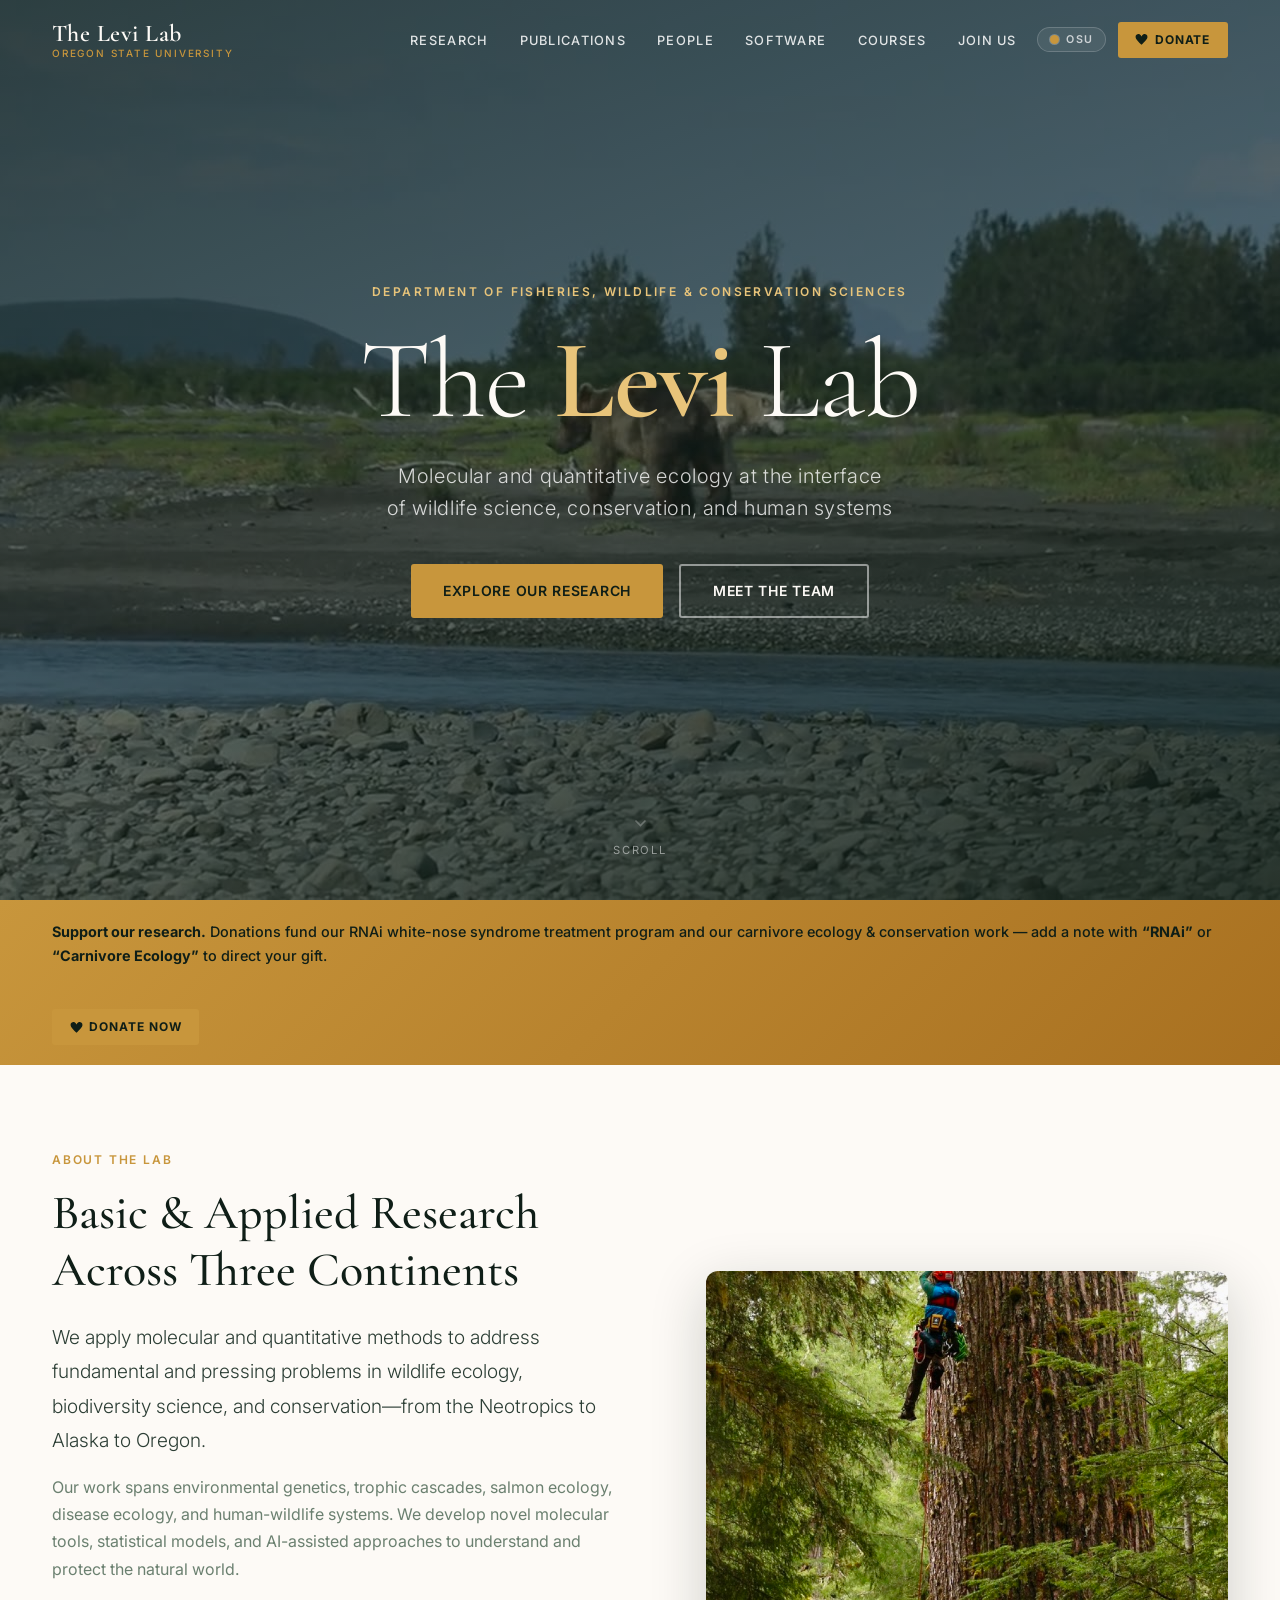
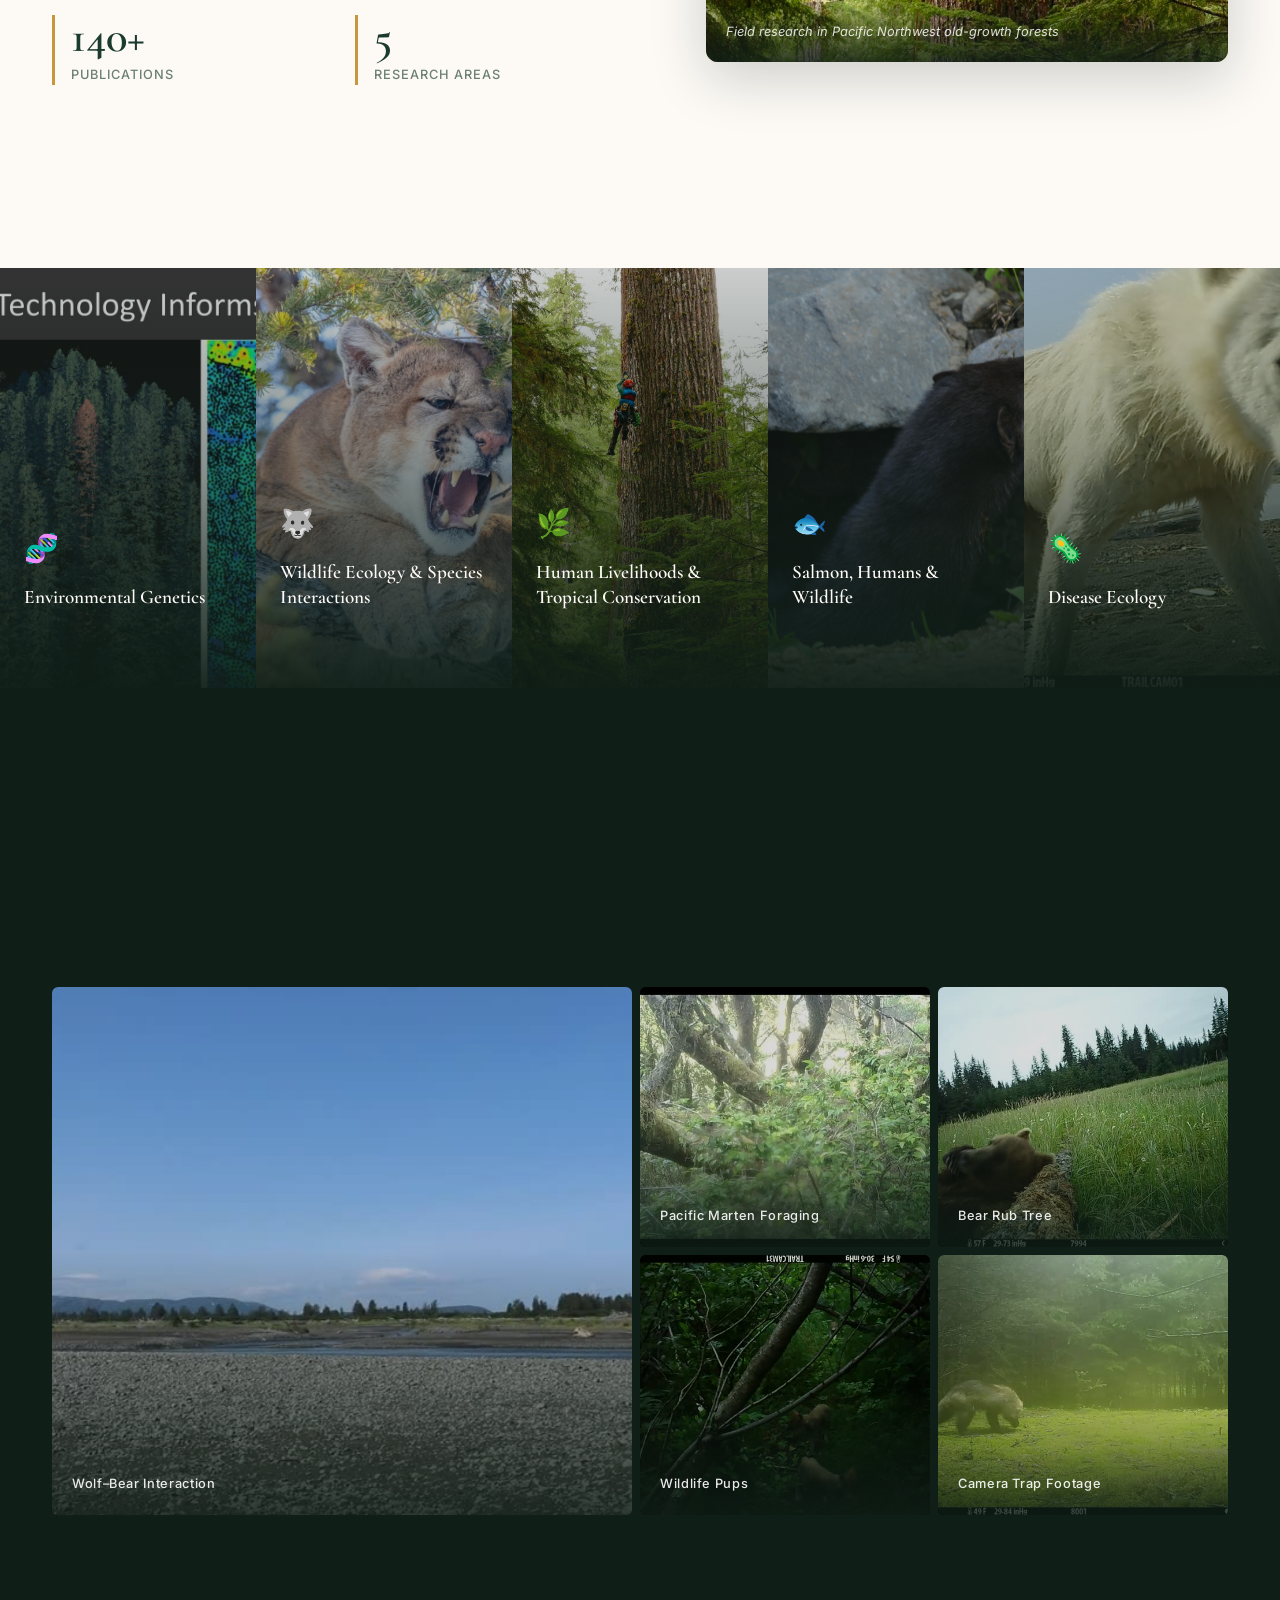
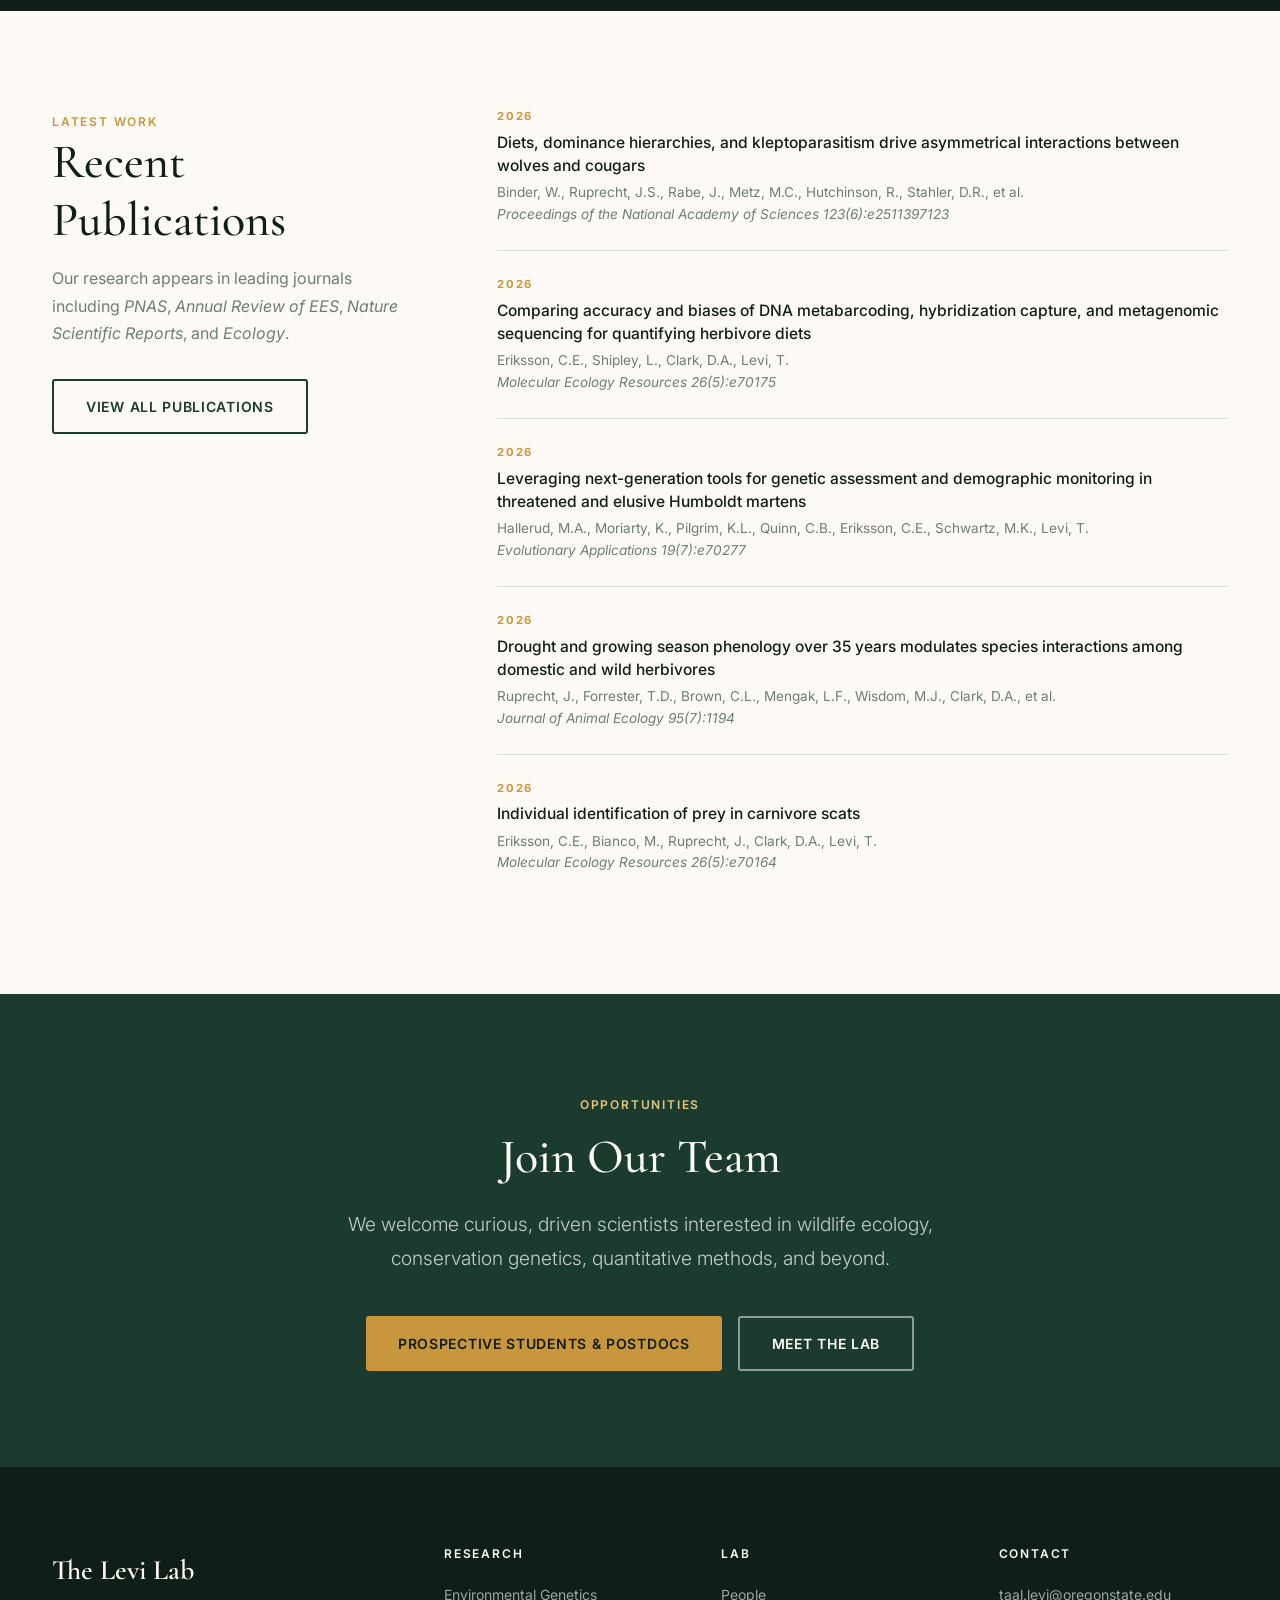
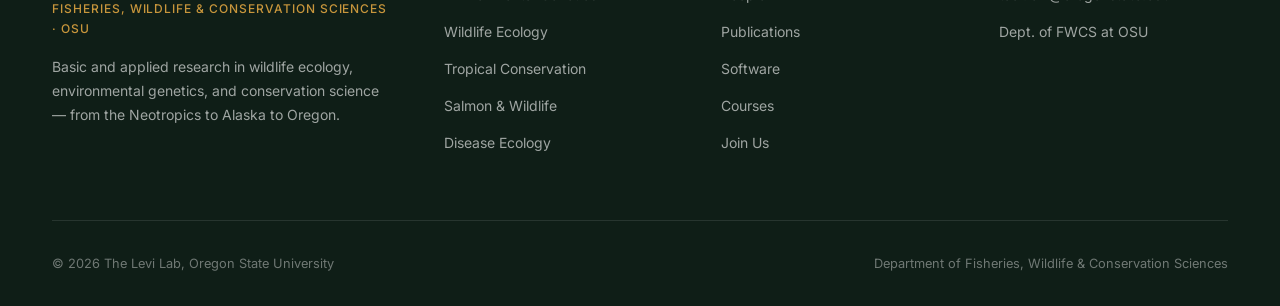
==== commit 989c0431: "Update publications from Google Scholar Adds three papers absent from the list, with metadata taken " ====
--- a/index.html
+++ b/index.html
@@ -326,38 +326,38 @@
       <div class="pub-list fade-in">
 
         <div class="pub-item">
-          <div class="pub-item__year">2025</div>
-          <div class="pub-item__title">The Ecological Impacts of Large-Carnivore Recovery in North America</div>
-          <div class="pub-item__authors">Wilmers, C.C., Levi, T., Ruprecht, J., Prugh, L.R., Stahler, D.R.</div>
-          <div class="pub-item__journal"><em>Annual Review of Ecology, Evolution, and Systematics</em> 56:337–363</div>
+          <div class="pub-item__year">2026</div>
+          <div class="pub-item__title">Diets, dominance hierarchies, and kleptoparasitism drive asymmetrical interactions between wolves and cougars</div>
+          <div class="pub-item__authors">Binder, W., Ruprecht, J.S., Rabe, J., Metz, M.C., Hutchinson, R., Stahler, D.R., et al.</div>
+          <div class="pub-item__journal"><em>Proceedings of the National Academy of Sciences</em> 123(6):e2511397123</div>
         </div>
 
         <div class="pub-item">
-          <div class="pub-item__year">2025</div>
-          <div class="pub-item__title">Niche partitioning among Neotropical felids</div>
-          <div class="pub-item__authors">Dymit, E., Twining, J., Garcia-Anleu, R., Levi, T.</div>
-          <div class="pub-item__journal"><em>Journal of Animal Ecology</em></div>
+          <div class="pub-item__year">2026</div>
+          <div class="pub-item__title">Comparing accuracy and biases of DNA metabarcoding, hybridization capture, and metagenomic sequencing for quantifying herbivore diets</div>
+          <div class="pub-item__authors">Eriksson, C.E., Shipley, L., Clark, D.A., Levi, T.</div>
+          <div class="pub-item__journal"><em>Molecular Ecology Resources</em> 26(5):e70175</div>
         </div>
 
         <div class="pub-item">
-          <div class="pub-item__year">2024</div>
-          <div class="pub-item__title">Recovery of marine keystone predator transforms terrestrial predator–prey dynamics</div>
-          <div class="pub-item__authors">Roffler, G.H., Eriksson, C.E., Allen, J.M., Levi, T.</div>
-          <div class="pub-item__journal"><em>Proceedings of the National Academy of Sciences</em></div>
+          <div class="pub-item__year">2026</div>
+          <div class="pub-item__title">Leveraging next-generation tools for genetic assessment and demographic monitoring in threatened and elusive Humboldt martens</div>
+          <div class="pub-item__authors">Hallerud, M.A., Moriarty, K., Pilgrim, K.L., Quinn, C.B., Eriksson, C.E., Schwartz, M.K., Levi, T.</div>
+          <div class="pub-item__journal"><em>Evolutionary Applications</em> 19(7):e70277</div>
         </div>
 
         <div class="pub-item">
-          <div class="pub-item__year">2024</div>
-          <div class="pub-item__title">Intraguild predation of cougar kittens following the aggregation of American black bears</div>
-          <div class="pub-item__authors">Bianco, M.D., Ruprecht, J., Clark, D.A., et al.</div>
-          <div class="pub-item__journal"><em>Ecosphere</em></div>
+          <div class="pub-item__year">2026</div>
+          <div class="pub-item__title">Drought and growing season phenology over 35 years modulates species interactions among domestic and wild herbivores</div>
+          <div class="pub-item__authors">Ruprecht, J., Forrester, T.D., Brown, C.L., Mengak, L.F., Wisdom, M.J., Clark, D.A., et al.</div>
+          <div class="pub-item__journal"><em>Journal of Animal Ecology</em> 95(7):1194</div>
         </div>
 
         <div class="pub-item">
-          <div class="pub-item__year">2024</div>
-          <div class="pub-item__title">Warm oceans exacerbate Chinook salmon bycatch in the Pacific hake fishery</div>
-          <div class="pub-item__authors">Sabal, M., Richerson, K., Moran, P., Levi, T., et al.</div>
-          <div class="pub-item__journal"><em>Fish and Fisheries</em> 24(6), 910–923</div>
+          <div class="pub-item__year">2026</div>
+          <div class="pub-item__title">Individual identification of prey in carnivore scats</div>
+          <div class="pub-item__authors">Eriksson, C.E., Bianco, M., Ruprecht, J., Clark, D.A., Levi, T.</div>
+          <div class="pub-item__journal"><em>Molecular Ecology Resources</em> 26(5):e70164</div>
         </div>
 
       </div>
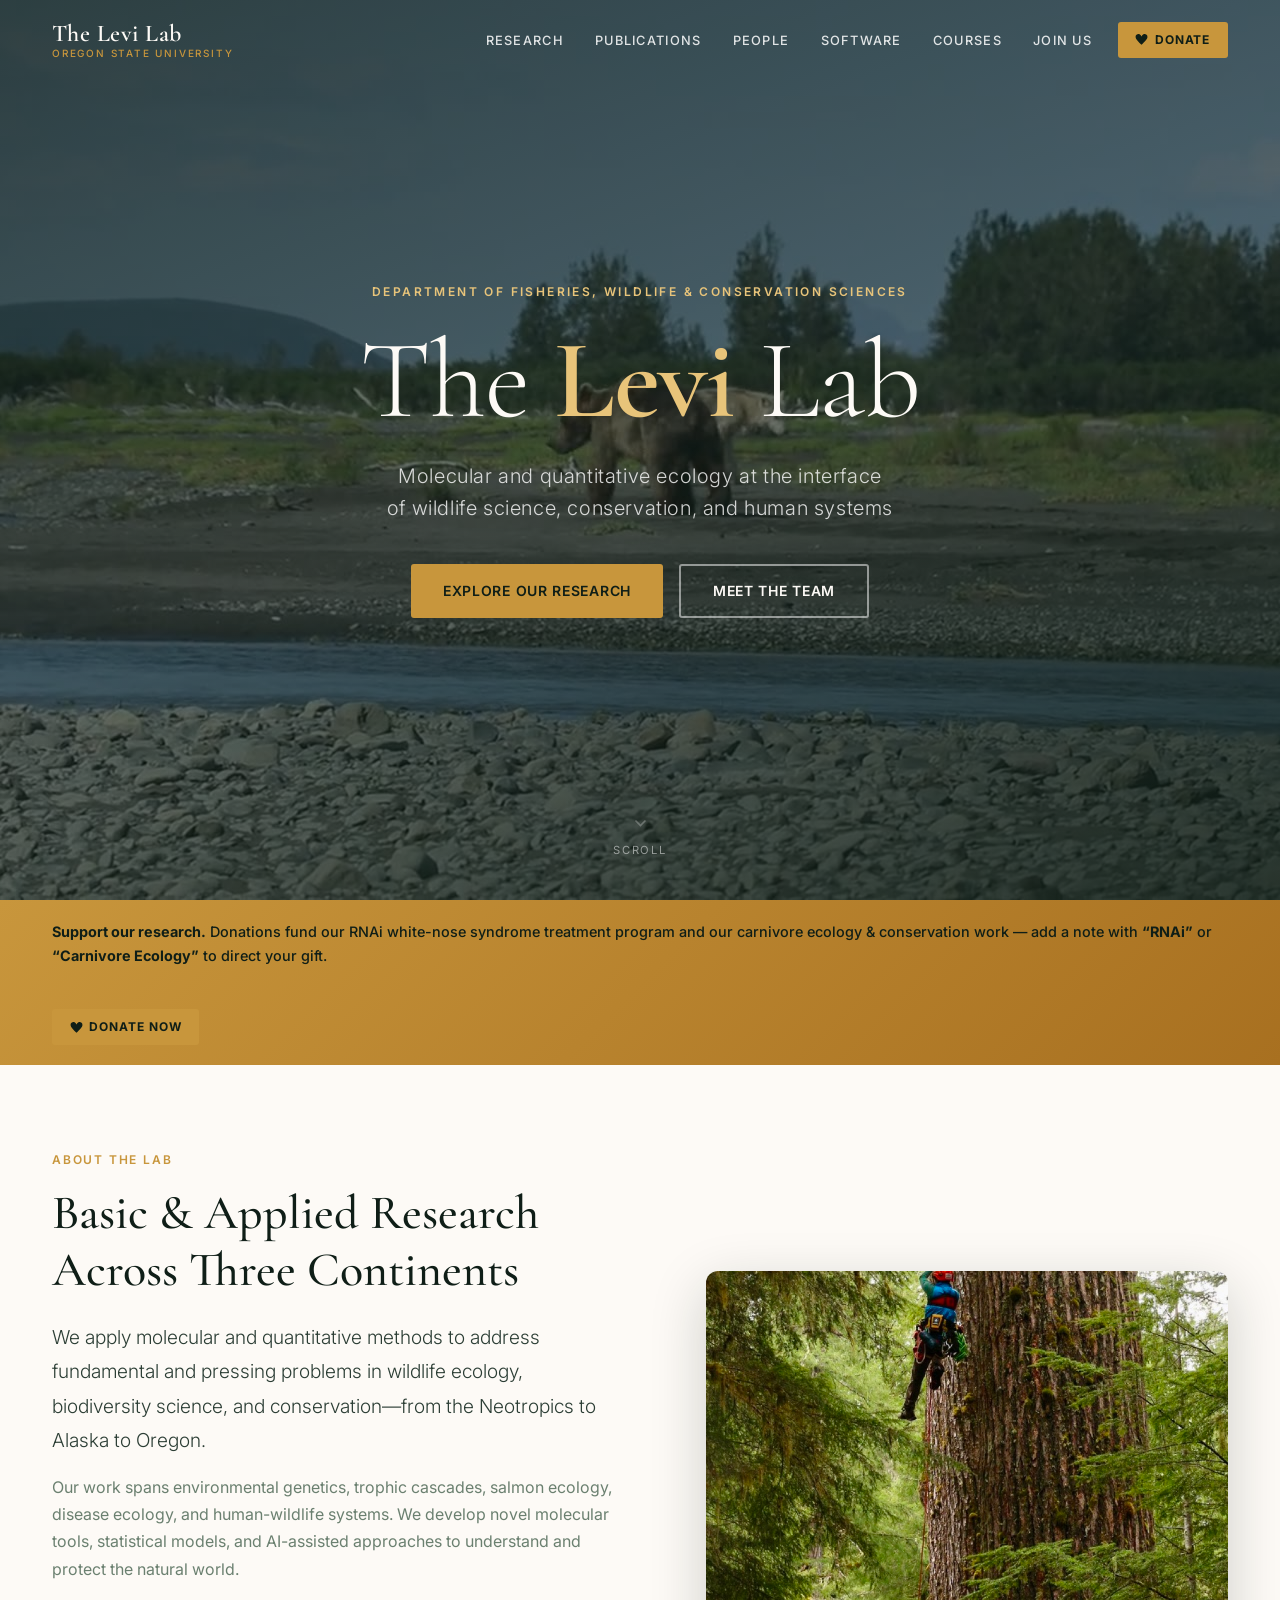
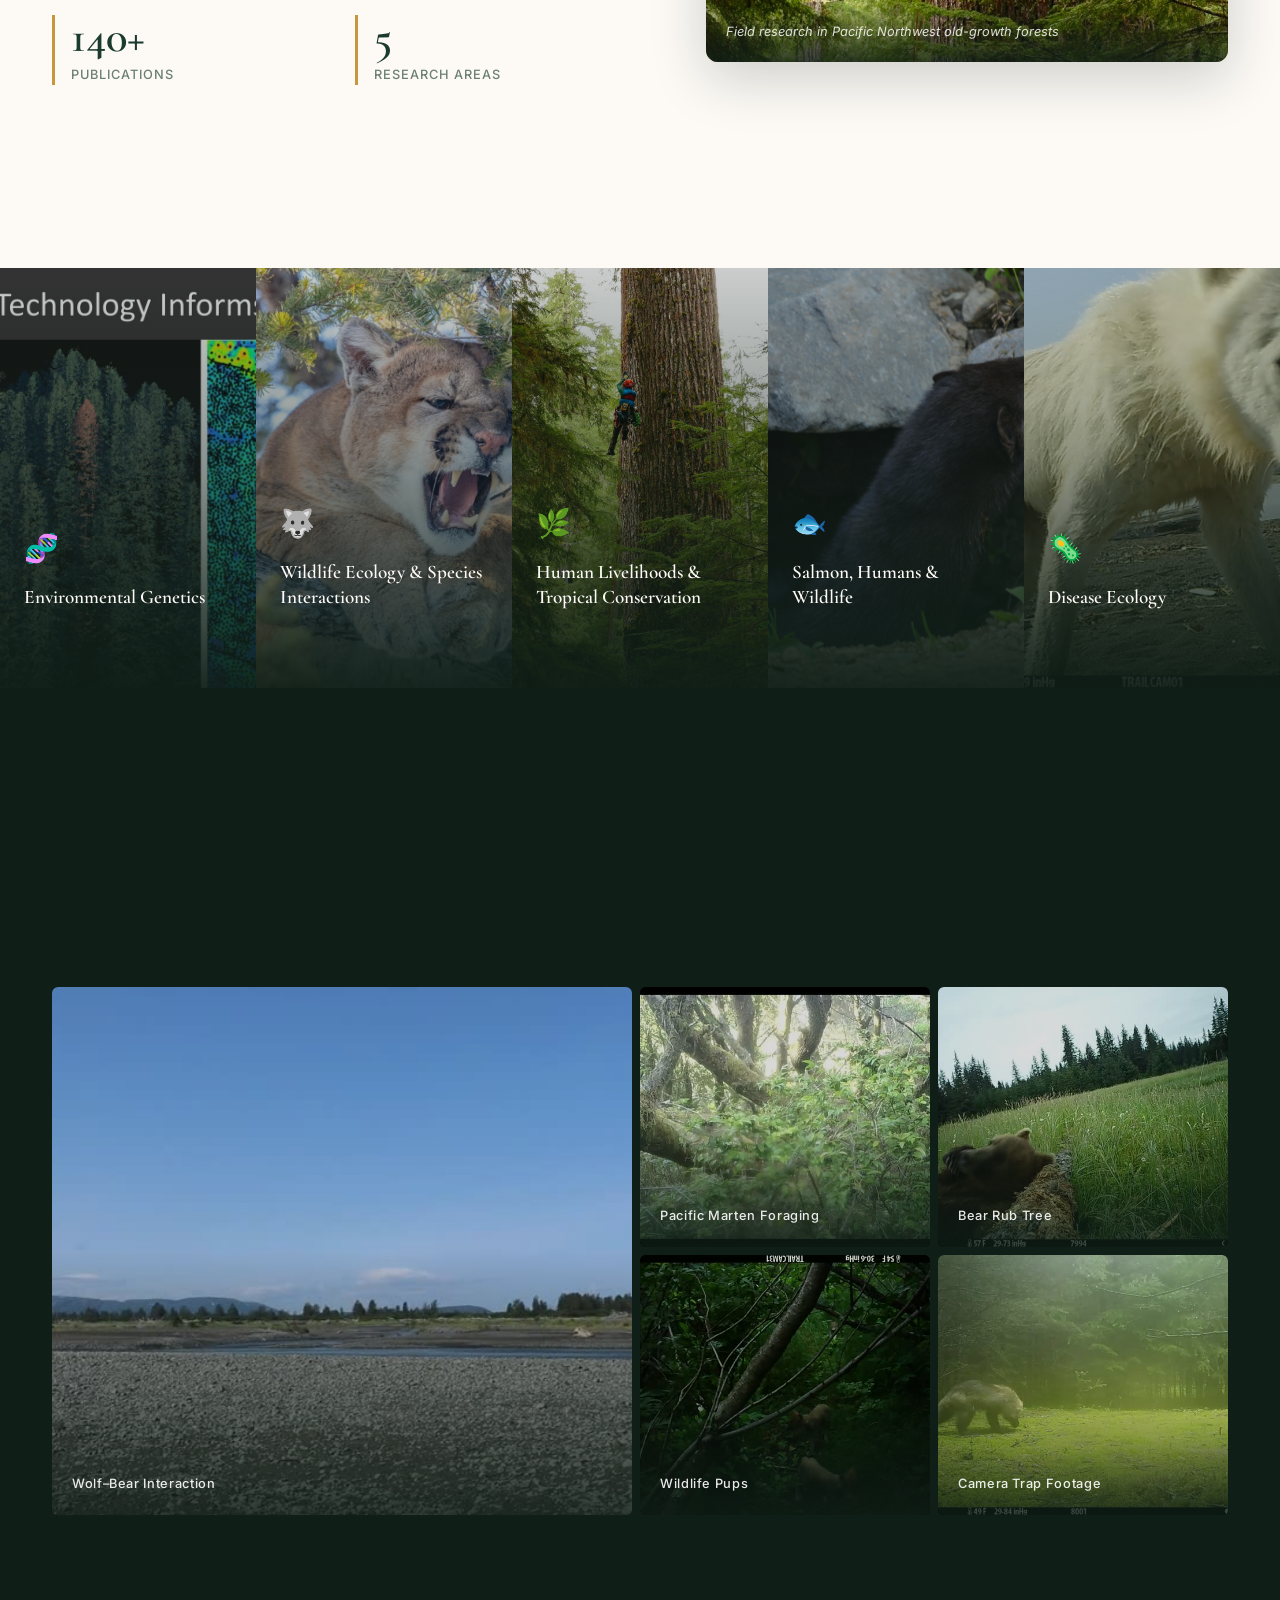
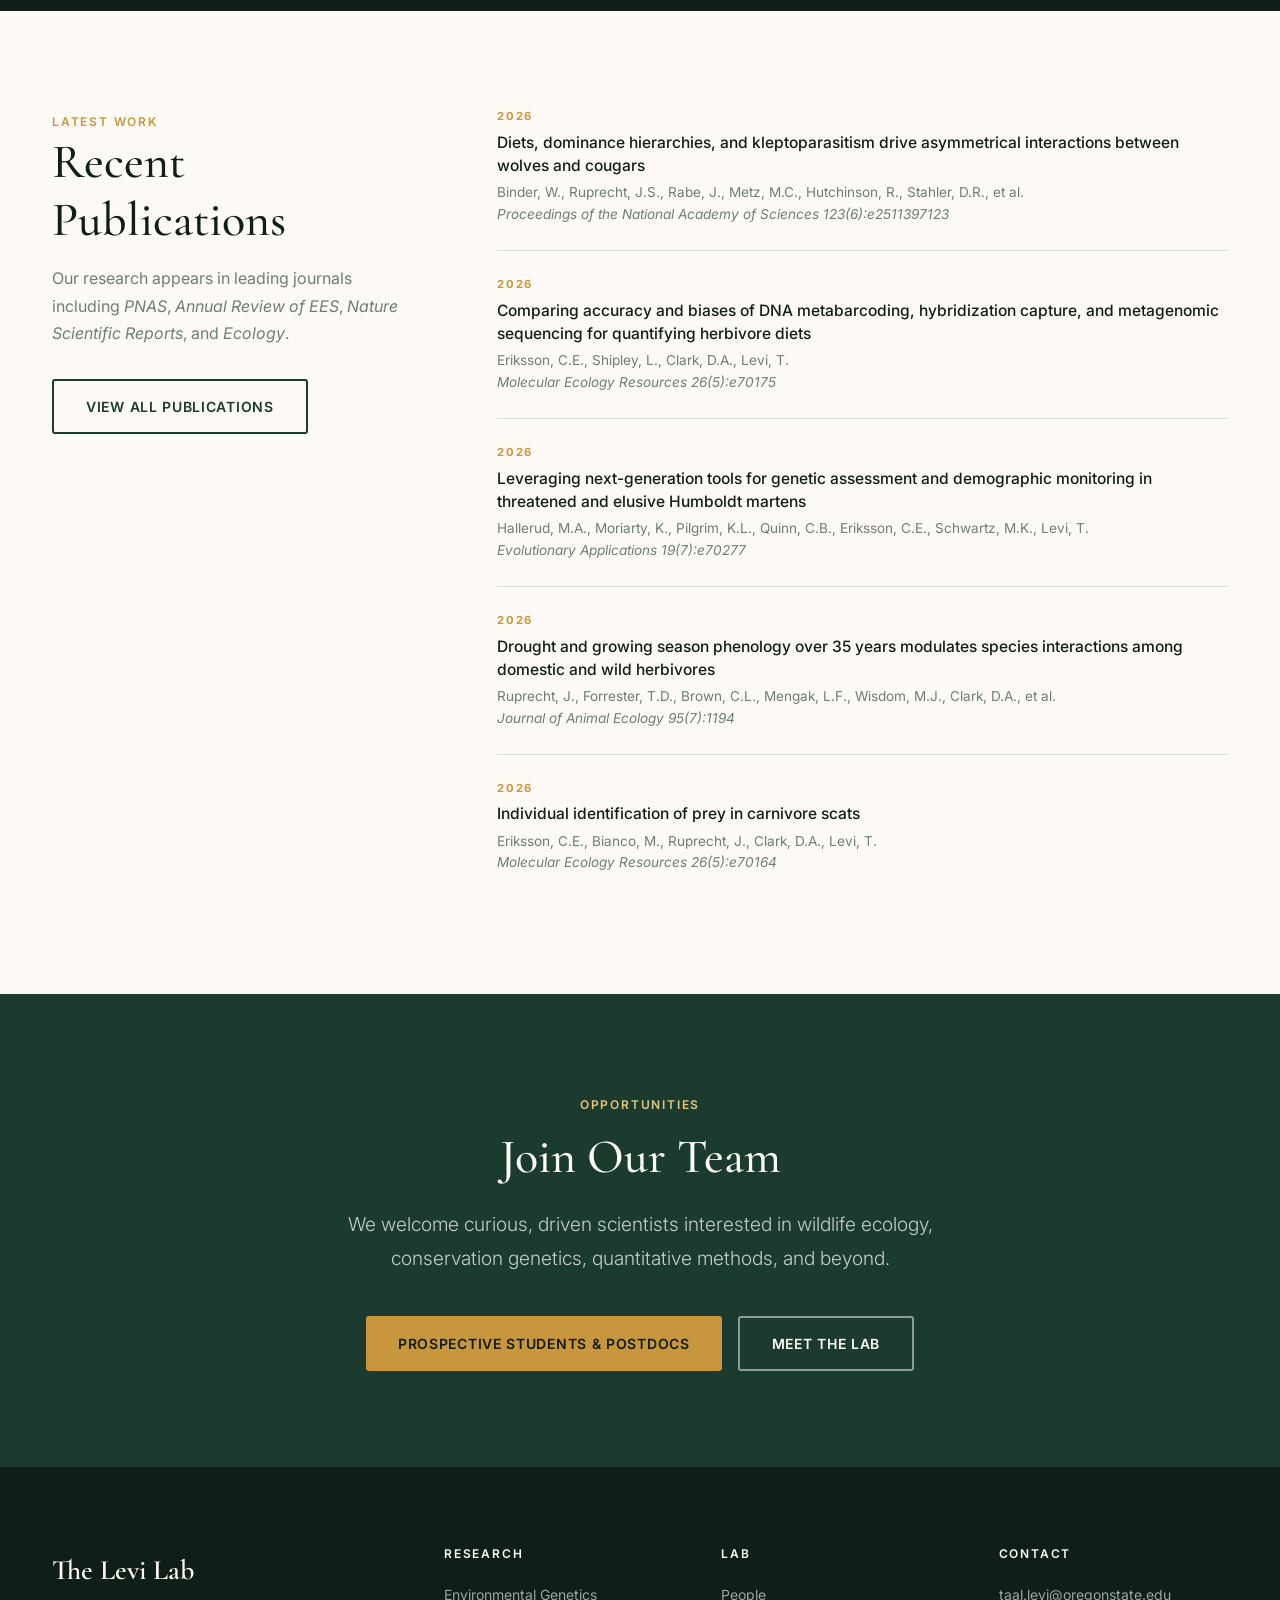
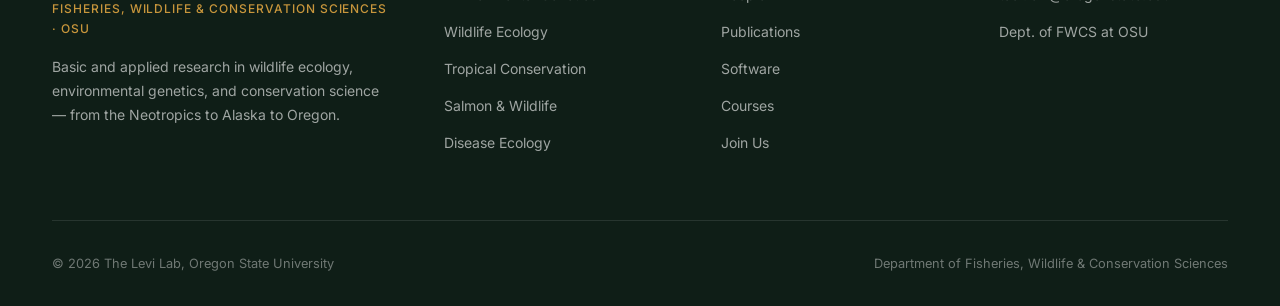
==== commit 0f8fa32a: "Remove the OSU colour theme Drops the theme toggle entirely: the injected nav button and its module " ====
--- a/index.html
+++ b/index.html
@@ -15,7 +15,7 @@
   <meta property="og:url" content="https://levi.cascadiawildlifelab.org/" />
   <meta property="og:site_name" content="The Levi Lab" />
   <meta name="twitter:card" content="summary_large_image" />
-  <script>document.documentElement.classList.add('js');!function(){var t=localStorage.getItem('levi-lab-theme');if(t==='osu')document.documentElement.setAttribute('data-theme','osu')}();</script>
+  <script>document.documentElement.classList.add('js');</script>
   <link rel="stylesheet" href="css/style.css" />
 </head>
 <body>
@@ -47,7 +47,7 @@
       <li><a href="software.html" class="nav__link">Software</a></li>
       <li><a href="courses.html" class="nav__link">Courses</a></li>
       <li><a href="join.html" class="nav__link">Join Us</a></li>
-      <li><a href="https://www.paypal.com/donate?token=L3rN-BQrTYfOn3xu_ZGGP12tN9YeshB1Ru2laAK1H5JTG6XEm7YPeZZN710vsBEfOhClmTOPZdZ970hw" target="_blank" rel="noopener" title="Support the RNAi white-nose syndrome project or Carnivore Ecology &amp; Conservation — add a note with your choice when donating" class="btn--donate" style="margin-left:0.5rem;">
+      <li><a href="https://www.paypal.com/donate?token=gllQ1FXO_TB8O1FwQPIr4Hq8xp-DFLmHSHRRnrmxebYiWOYK117Lx8PmOWz0TYRACRBtDINOda7y5zq3" target="_blank" rel="noopener" title="Support the RNAi white-nose syndrome project or Carnivore Ecology &amp; Conservation — add a note with your choice when donating" class="btn--donate" style="margin-left:0.5rem;">
         <svg width="13" height="13" viewBox="0 0 24 24" fill="currentColor"><path d="M12 21.593c-5.63-5.539-11-10.297-11-14.402 0-3.791 3.068-5.191 5.281-5.191 1.312 0 4.151.501 5.719 4.457 1.59-3.968 4.464-4.447 5.726-4.447 2.54 0 5.274 1.621 5.274 5.181 0 4.069-5.136 8.625-11 14.402z"/></svg>
         Donate
       </a></li>
@@ -74,7 +74,7 @@
   <a href="software.html" class="nav__mobile-link">Software</a>
   <a href="courses.html" class="nav__mobile-link">Courses</a>
   <a href="join.html" class="nav__mobile-link">Join Us</a>
-  <a href="https://www.paypal.com/donate?token=L3rN-BQrTYfOn3xu_ZGGP12tN9YeshB1Ru2laAK1H5JTG6XEm7YPeZZN710vsBEfOhClmTOPZdZ970hw" target="_blank" rel="noopener" title="Support the RNAi white-nose syndrome project or Carnivore Ecology &amp; Conservation — add a note with your choice when donating" class="nav__mobile-link" style="color: var(--accent-light);">♥ Donate</a>
+  <a href="https://www.paypal.com/donate?token=gllQ1FXO_TB8O1FwQPIr4Hq8xp-DFLmHSHRRnrmxebYiWOYK117Lx8PmOWz0TYRACRBtDINOda7y5zq3" target="_blank" rel="noopener" title="Support the RNAi white-nose syndrome project or Carnivore Ecology &amp; Conservation — add a note with your choice when donating" class="nav__mobile-link" style="color: var(--accent-light);">♥ Donate</a>
 </div>
 
 <main id="main">
@@ -113,7 +113,7 @@
 <div class="donate-strip">
   <div class="container">
     <p class="donate-strip__text"><strong>Support our research.</strong> Donations fund our RNAi white-nose syndrome treatment program and our carnivore ecology &amp; conservation work — add a note with <strong>&ldquo;RNAi&rdquo;</strong> or <strong>&ldquo;Carnivore Ecology&rdquo;</strong> to direct your gift.</p>
-    <a href="https://www.paypal.com/donate?token=L3rN-BQrTYfOn3xu_ZGGP12tN9YeshB1Ru2laAK1H5JTG6XEm7YPeZZN710vsBEfOhClmTOPZdZ970hw" target="_blank" rel="noopener" title="Support the RNAi white-nose syndrome project or Carnivore Ecology &amp; Conservation — add a note with your choice when donating" class="btn--donate" style="flex-shrink:0;">
+    <a href="https://www.paypal.com/donate?token=gllQ1FXO_TB8O1FwQPIr4Hq8xp-DFLmHSHRRnrmxebYiWOYK117Lx8PmOWz0TYRACRBtDINOda7y5zq3" target="_blank" rel="noopener" title="Support the RNAi white-nose syndrome project or Carnivore Ecology &amp; Conservation — add a note with your choice when donating" class="btn--donate" style="flex-shrink:0;">
       <svg width="13" height="13" viewBox="0 0 24 24" fill="currentColor"><path d="M12 21.593c-5.63-5.539-11-10.297-11-14.402 0-3.791 3.068-5.191 5.281-5.191 1.312 0 4.151.501 5.719 4.457 1.59-3.968 4.464-4.447 5.726-4.447 2.54 0 5.274 1.621 5.274 5.181 0 4.069-5.136 8.625-11 14.402z"/></svg>
       Donate Now
     </a>
--- a/css/style.css
+++ b/css/style.css
@@ -1867,114 +1867,6 @@
 }
 
 /* ============================================================
-   THEME TOGGLE BUTTON
-   ============================================================ */
-.theme-toggle {
-  display: inline-flex;
-  align-items: center;
-  gap: 7px;
-  padding: 5px 12px;
-  border-radius: 20px;
-  background: rgba(255,255,255,0.07);
-  border: 1px solid rgba(255,255,255,0.18);
-  color: rgba(255,255,255,0.72);
-  font-family: 'Inter', sans-serif;
-  font-size: 0.67rem;
-  font-weight: 600;
-  letter-spacing: 0.1em;
-  text-transform: uppercase;
-  cursor: pointer;
-  transition: var(--transition);
-  white-space: nowrap;
-  margin-left: 0.2rem;
-}
-
-.theme-toggle:hover {
-  background: rgba(255,255,255,0.14);
-  border-color: rgba(255,255,255,0.35);
-  color: white;
-}
-
-.theme-toggle__swatch {
-  width: 9px;
-  height: 9px;
-  border-radius: 50%;
-  flex-shrink: 0;
-  background: var(--accent);
-  display: inline-block;
-  box-shadow: 0 0 0 1px rgba(255,255,255,0.25);
-}
-
-/* ============================================================
-   OSU THEME  — Oregon State University orange + black
-   Toggle via <html data-theme="osu">
-   ============================================================ */
-[data-theme="osu"] {
-  --primary:        #2C2C2C;   /* charcoal — dark section backgrounds */
-  --primary-dark:   #111111;   /* near-black — nav, page-hero */
-  --primary-light:  #454545;   /* medium dark — hover states */
-  --accent:         #D73F09;   /* Beaver Orange */
-  --accent-light:   #F05A28;   /* lighter orange — hover highlights */
-  --cream:          #F8F5F2;
-  --warm-white:     #FFFFFF;
-  --text-dark:      #111111;
-  --text-body:      #383838;
-  --text-muted:     #888888;
-  --border:         #E0DADA;
-  --shadow-sm:      0 2px 8px rgba(0,0,0,0.10);
-  --shadow:         0 4px 24px rgba(0,0,0,0.15);
-  --shadow-lg:      0 16px 56px rgba(0,0,0,0.24);
-}
-
-/* Override hardcoded rgba(15,30,23,…) forest-green overlays */
-[data-theme="osu"] .hero__overlay {
-  background: linear-gradient(
-    160deg,
-    rgba(0,0,0,0.72) 0%,
-    rgba(0,0,0,0.42) 50%,
-    rgba(0,0,0,0.78) 100%
-  );
-}
-
-[data-theme="osu"] .research-card__overlay {
-  background: linear-gradient(
-    to top,
-    rgba(0,0,0,0.95) 0%,
-    rgba(0,0,0,0.50) 50%,
-    rgba(0,0,0,0.20) 100%
-  );
-}
-
-[data-theme="osu"] .research-card:hover .research-card__overlay {
-  background: linear-gradient(
-    to top,
-    rgba(0,0,0,0.98) 0%,
-    rgba(0,0,0,0.70) 60%,
-    rgba(0,0,0,0.35) 100%
-  );
-}
-
-[data-theme="osu"] .video-item__overlay {
-  background: linear-gradient(to top, rgba(0,0,0,0.82) 0%, transparent 52%);
-}
-
-[data-theme="osu"] .video-item:hover .video-item__overlay {
-  background: linear-gradient(to top, rgba(0,0,0,0.62) 0%, transparent 42%);
-}
-
-[data-theme="osu"] .intro-strip__image-caption {
-  background: linear-gradient(transparent, rgba(0,0,0,0.82));
-}
-
-[data-theme="osu"] .page-hero::before {
-  background: radial-gradient(ellipse at 70% 50%, rgba(215,63,9,0.18) 0%, transparent 60%);
-}
-
-[data-theme="osu"] .pub-search input:focus {
-  box-shadow: 0 0 0 3px rgba(215,63,9,0.12);
-}
-
-/* ============================================================
    ACCESSIBILITY & MOTION  (added in pre-launch review)
    ============================================================ */
 
@@ -2053,3 +1945,112 @@
   }
   .video-item__overlay { opacity: 1; }
 }
+
+/* ============================================================
+   PUBLICATIONS — RESEARCH-AREA FILTER BANNER
+   ============================================================ */
+.pub-topic-banner {
+  display: flex;
+  flex-wrap: wrap;
+  align-items: center;
+  justify-content: space-between;
+  gap: 1rem;
+  margin-bottom: 1.5rem;
+  padding: 1rem 1.35rem;
+  background: var(--primary);
+  color: var(--warm-white);
+  border-radius: var(--radius);
+}
+.pub-topic-banner[hidden] { display: none; }
+.pub-topic-banner__text {
+  display: flex;
+  flex-wrap: wrap;
+  align-items: baseline;
+  gap: 0.6rem;
+}
+.pub-topic-banner__label {
+  font-size: 0.68rem;
+  font-weight: 700;
+  letter-spacing: 0.14em;
+  text-transform: uppercase;
+  color: var(--accent-light);
+}
+.pub-topic-banner__text strong { font-size: 1.02rem; }
+.pub-topic-banner__text span:last-child {
+  font-size: 0.85rem;
+  color: rgba(255, 255, 255, 0.6);
+}
+.pub-topic-banner__clear {
+  font-size: 0.82rem;
+  font-weight: 600;
+  color: var(--accent-light);
+  border-bottom: 1px solid transparent;
+  transition: border-color var(--transition, 0.2s);
+  white-space: nowrap;
+}
+.pub-topic-banner__clear:hover,
+.pub-topic-banner__clear:focus-visible { border-bottom-color: var(--accent-light); }
+
+/* Inline citation links inside research-area prose */
+.pub-ref {
+  color: var(--accent);
+  font-weight: 600;
+  white-space: nowrap;
+  border-bottom: 1px solid transparent;
+  transition: border-color 0.2s, color 0.2s;
+}
+.pub-ref:hover,
+.pub-ref:focus-visible { border-bottom-color: currentColor; }
+
+/* Citation appended to a research-area bullet */
+.pub-cite {
+  display: inline;
+  font-size: 0.86em;
+  white-space: nowrap;
+}
+.pub-cite::before { content: "— "; color: var(--text-muted); }
+.pub-cite .pub-ref + .pub-ref::before { content: ", "; color: var(--text-muted); }
+
+/* ============================================================
+   JOIN PAGE — FUNDING CALLOUT
+   The single most consequential thing a prospective student
+   needs to know, so it is a callout rather than a footnote.
+   ============================================================ */
+.funding-note {
+  margin-top: 1.5rem;
+  padding: 1.15rem 1.35rem 1.25rem;
+  background: var(--cream);
+  border-left: 3px solid var(--accent);
+  border-radius: 0 var(--radius) var(--radius) 0;
+}
+.funding-note__label {
+  display: block;
+  font-size: 0.68rem;
+  font-weight: 700;
+  letter-spacing: 0.14em;
+  text-transform: uppercase;
+  color: var(--accent);
+  margin-bottom: 0.6rem;
+}
+.funding-note p {
+  font-size: 0.875rem;
+  line-height: 1.75;
+  color: var(--text-body);
+  margin: 0 0 0.7rem;
+}
+.funding-note p:last-child { margin-bottom: 0; }
+.funding-note strong { color: var(--primary); font-weight: 600; }
+
+/* A diagram rather than a photograph: show it whole instead of cropping
+   to fill. object-fit:cover would slice the labels off a circular
+   genome map in a 4:3 frame. */
+.research-section__media--diagram {
+  background: #fff;
+}
+.research-section__media--diagram img {
+  object-fit: contain;
+  padding: 1.5rem;
+}
+@media (max-width: 640px) {
+  .research-section__media--diagram img { padding: 0.75rem; }
+}
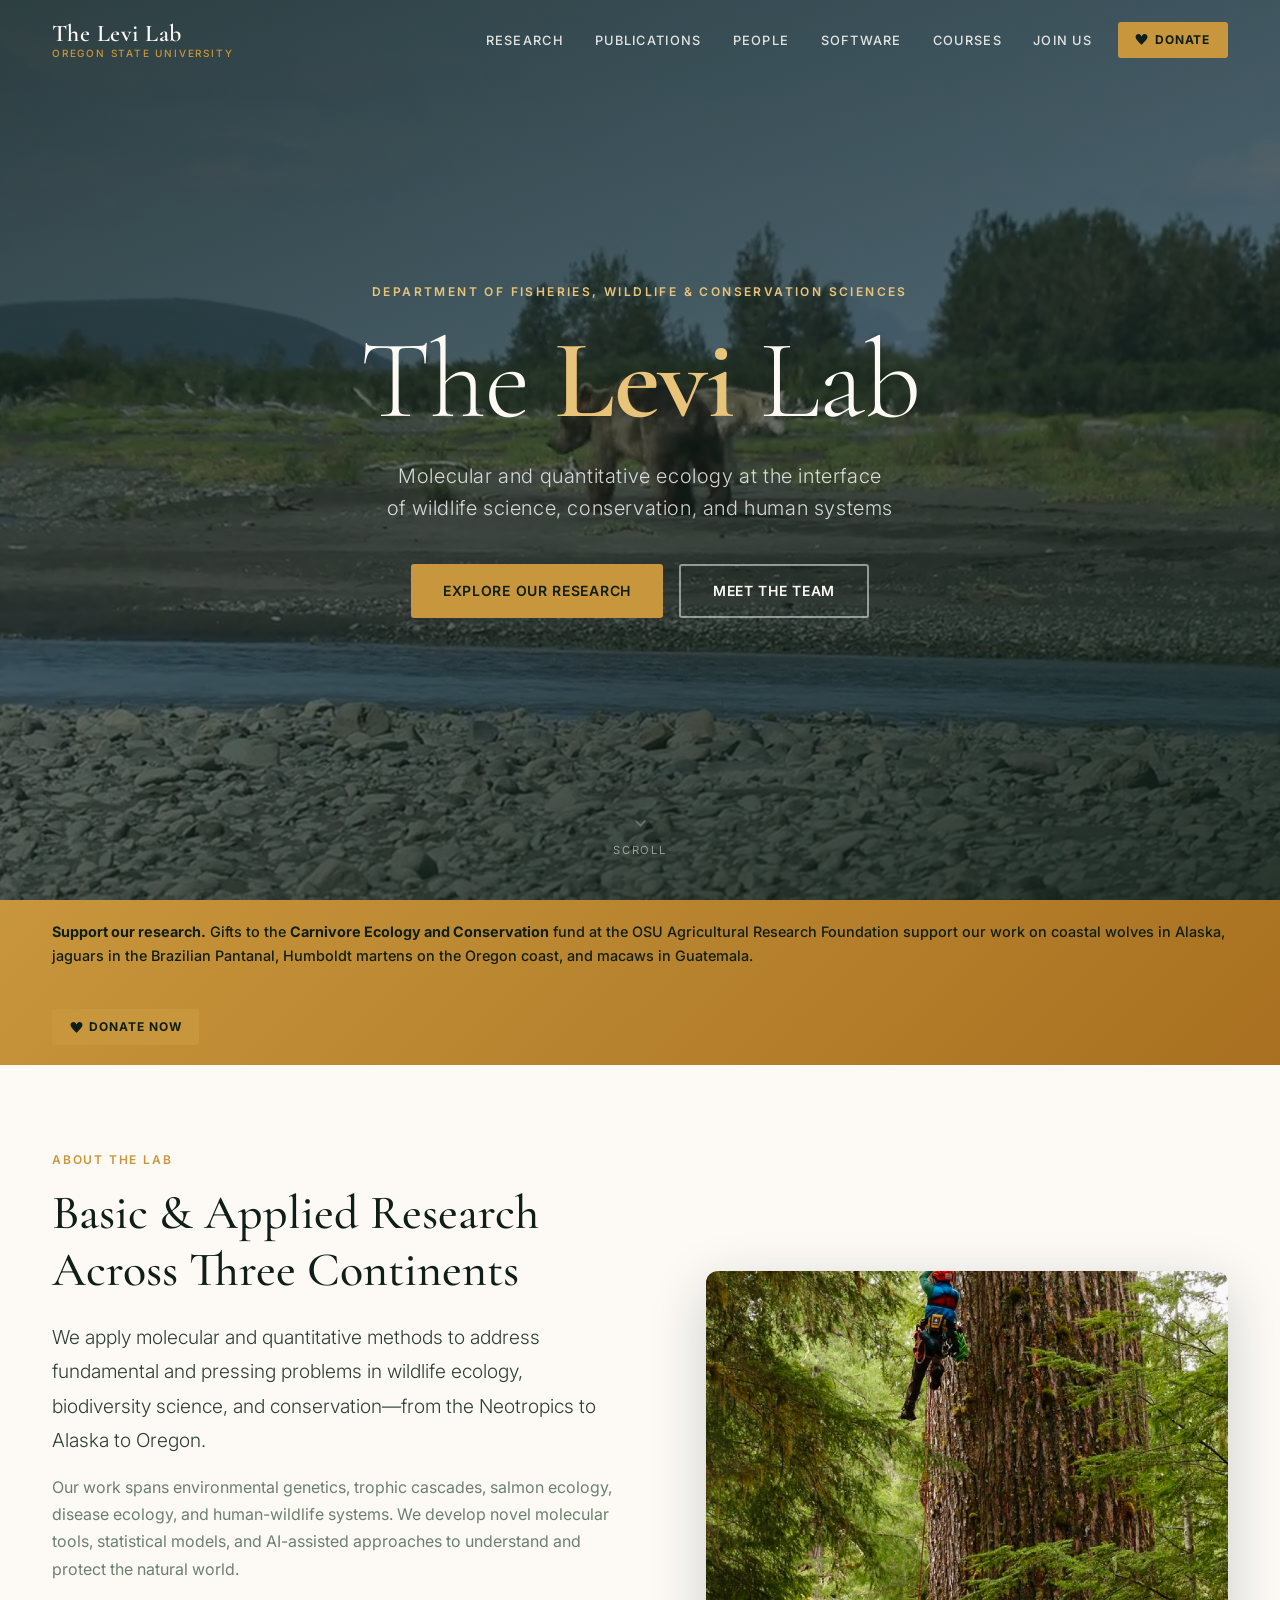
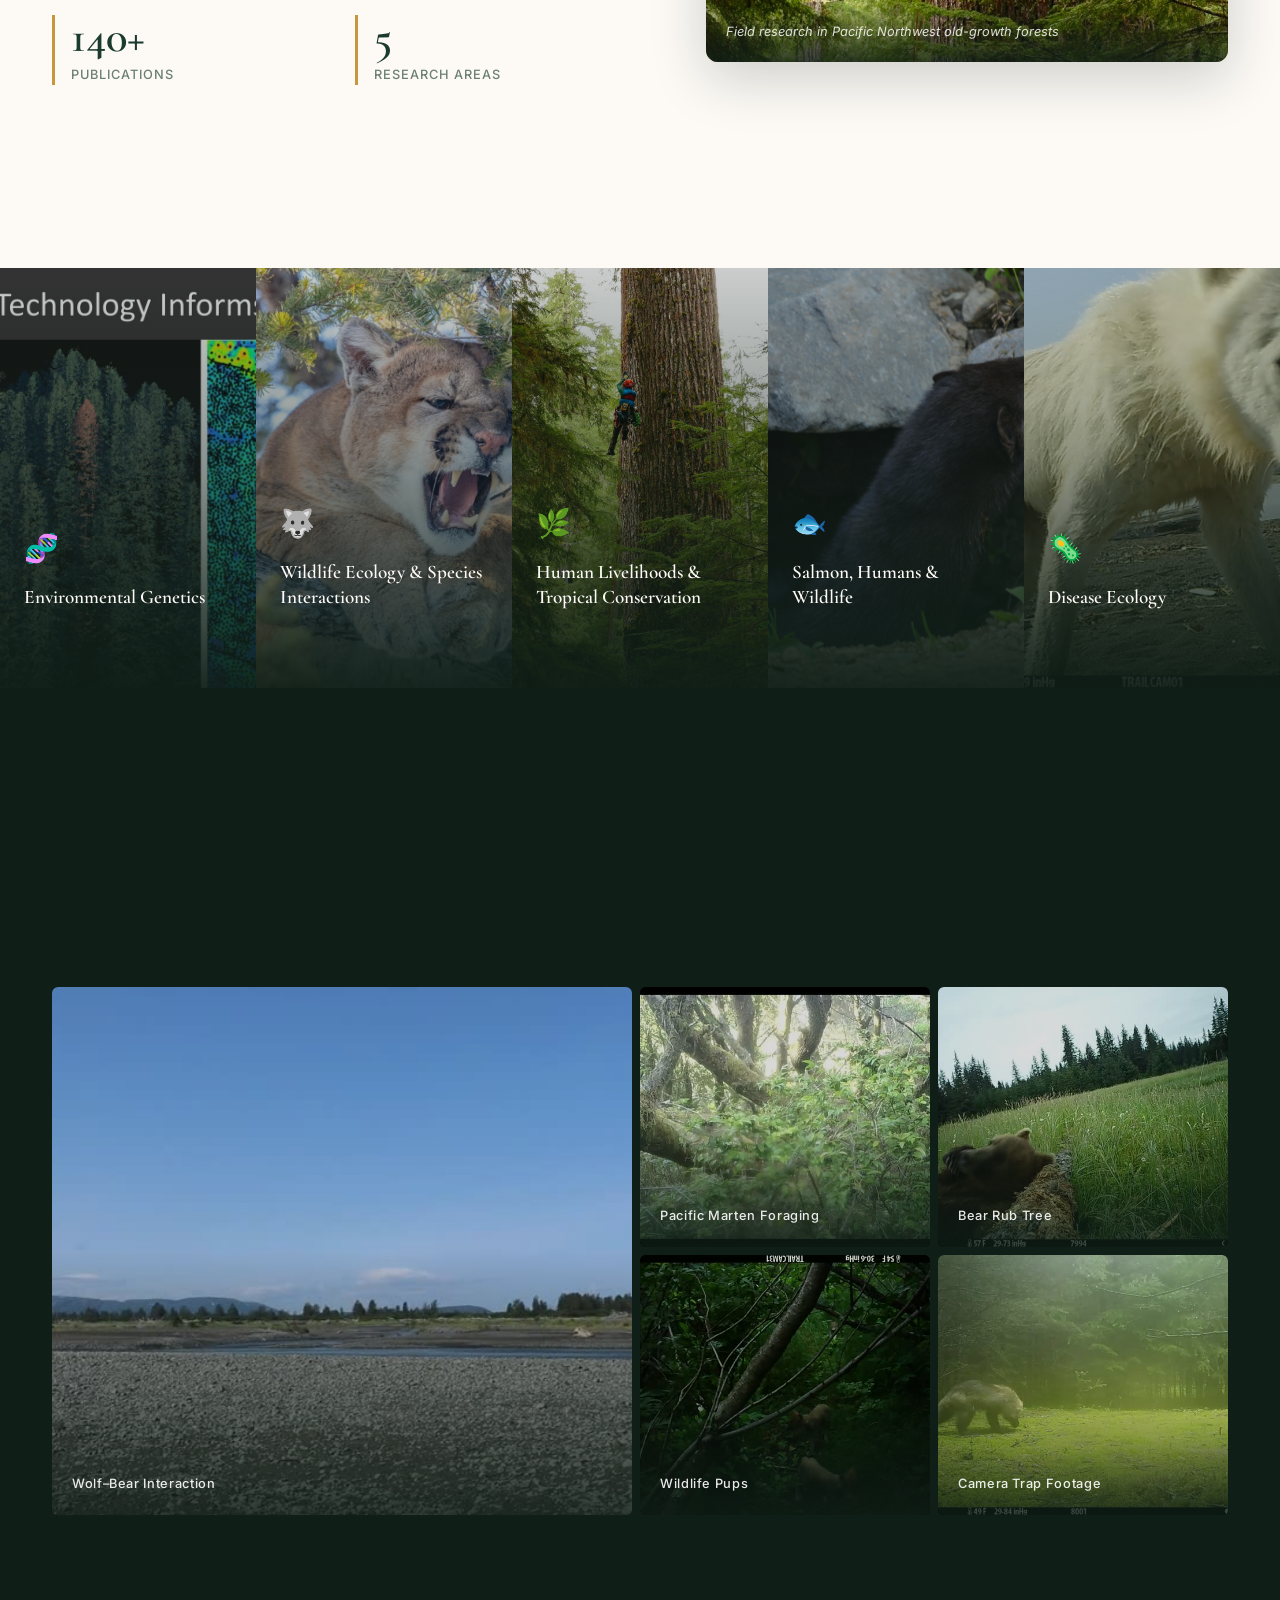
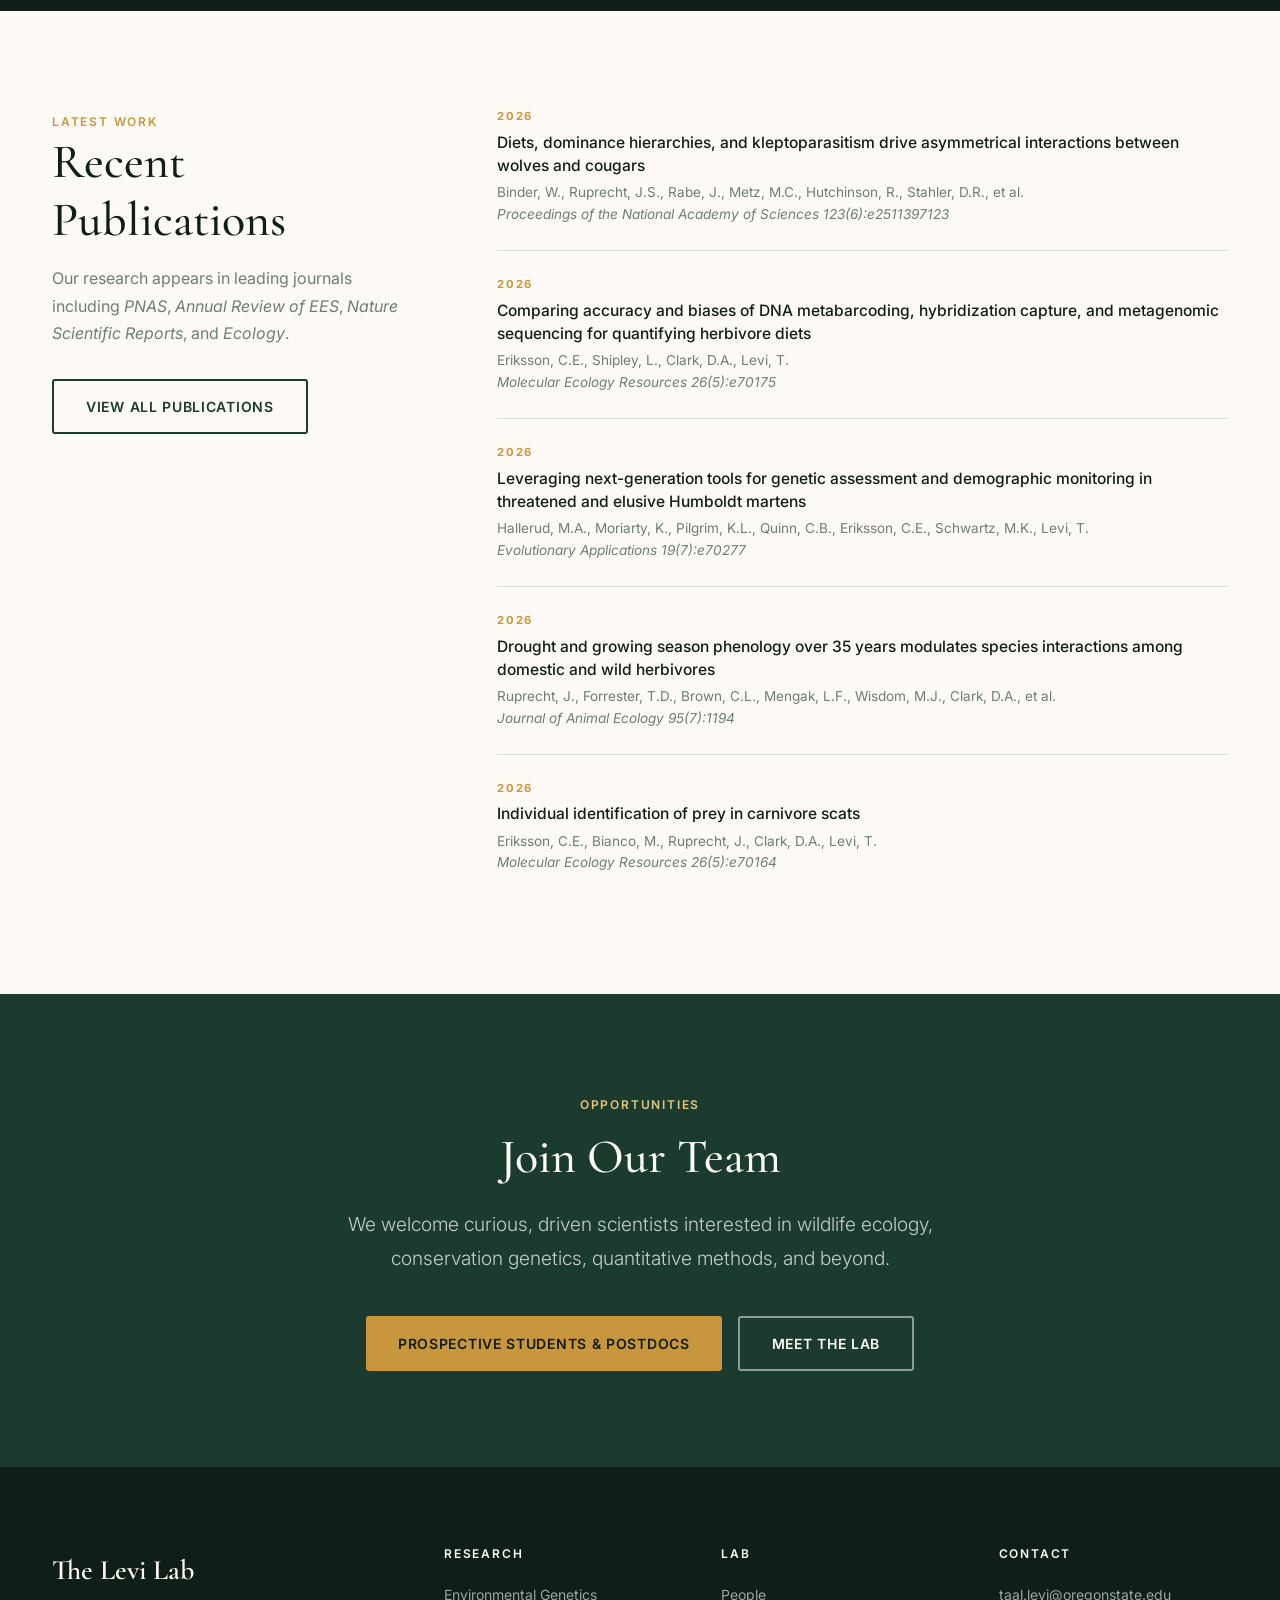
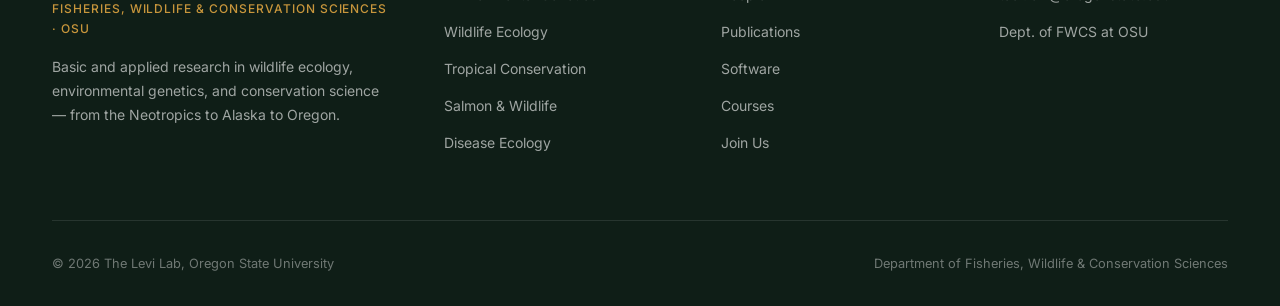
==== commit b9097bb8: "Point Donate at the OSU Ag Research Foundation fund Replaces the PayPal token URL, which required a " ====
--- a/index.html
+++ b/index.html
@@ -47,7 +47,7 @@
       <li><a href="software.html" class="nav__link">Software</a></li>
       <li><a href="courses.html" class="nav__link">Courses</a></li>
       <li><a href="join.html" class="nav__link">Join Us</a></li>
-      <li><a href="https://www.paypal.com/donate?token=gllQ1FXO_TB8O1FwQPIr4Hq8xp-DFLmHSHRRnrmxebYiWOYK117Lx8PmOWz0TYRACRBtDINOda7y5zq3" target="_blank" rel="noopener" title="Support the RNAi white-nose syndrome project or Carnivore Ecology &amp; Conservation — add a note with your choice when donating" class="btn--donate" style="margin-left:0.5rem;">
+      <li><a href="https://agresearchfoundation.oregonstate.edu/carnivore-ecology-and-conservation" target="_blank" rel="noopener" title="Support carnivore ecology and conservation research through the OSU Agricultural Research Foundation" class="btn--donate" style="margin-left:0.5rem;">
         <svg width="13" height="13" viewBox="0 0 24 24" fill="currentColor"><path d="M12 21.593c-5.63-5.539-11-10.297-11-14.402 0-3.791 3.068-5.191 5.281-5.191 1.312 0 4.151.501 5.719 4.457 1.59-3.968 4.464-4.447 5.726-4.447 2.54 0 5.274 1.621 5.274 5.181 0 4.069-5.136 8.625-11 14.402z"/></svg>
         Donate
       </a></li>
@@ -74,7 +74,7 @@
   <a href="software.html" class="nav__mobile-link">Software</a>
   <a href="courses.html" class="nav__mobile-link">Courses</a>
   <a href="join.html" class="nav__mobile-link">Join Us</a>
-  <a href="https://www.paypal.com/donate?token=gllQ1FXO_TB8O1FwQPIr4Hq8xp-DFLmHSHRRnrmxebYiWOYK117Lx8PmOWz0TYRACRBtDINOda7y5zq3" target="_blank" rel="noopener" title="Support the RNAi white-nose syndrome project or Carnivore Ecology &amp; Conservation — add a note with your choice when donating" class="nav__mobile-link" style="color: var(--accent-light);">♥ Donate</a>
+  <a href="https://agresearchfoundation.oregonstate.edu/carnivore-ecology-and-conservation" target="_blank" rel="noopener" title="Support carnivore ecology and conservation research through the OSU Agricultural Research Foundation" class="nav__mobile-link" style="color: var(--accent-light);">♥ Donate</a>
 </div>
 
 <main id="main">
@@ -112,8 +112,8 @@
 <!-- DONATE STRIP -->
 <div class="donate-strip">
   <div class="container">
-    <p class="donate-strip__text"><strong>Support our research.</strong> Donations fund our RNAi white-nose syndrome treatment program and our carnivore ecology &amp; conservation work — add a note with <strong>&ldquo;RNAi&rdquo;</strong> or <strong>&ldquo;Carnivore Ecology&rdquo;</strong> to direct your gift.</p>
-    <a href="https://www.paypal.com/donate?token=gllQ1FXO_TB8O1FwQPIr4Hq8xp-DFLmHSHRRnrmxebYiWOYK117Lx8PmOWz0TYRACRBtDINOda7y5zq3" target="_blank" rel="noopener" title="Support the RNAi white-nose syndrome project or Carnivore Ecology &amp; Conservation — add a note with your choice when donating" class="btn--donate" style="flex-shrink:0;">
+    <p class="donate-strip__text"><strong>Support our research.</strong> Gifts to the <strong>Carnivore Ecology and Conservation</strong> fund at the OSU Agricultural Research Foundation support our work on coastal wolves in Alaska, jaguars in the Brazilian Pantanal, Humboldt martens on the Oregon coast, and macaws in Guatemala.</p>
+    <a href="https://agresearchfoundation.oregonstate.edu/carnivore-ecology-and-conservation" target="_blank" rel="noopener" title="Support carnivore ecology and conservation research through the OSU Agricultural Research Foundation" class="btn--donate" style="flex-shrink:0;">
       <svg width="13" height="13" viewBox="0 0 24 24" fill="currentColor"><path d="M12 21.593c-5.63-5.539-11-10.297-11-14.402 0-3.791 3.068-5.191 5.281-5.191 1.312 0 4.151.501 5.719 4.457 1.59-3.968 4.464-4.447 5.726-4.447 2.54 0 5.274 1.621 5.274 5.181 0 4.069-5.136 8.625-11 14.402z"/></svg>
       Donate Now
     </a>
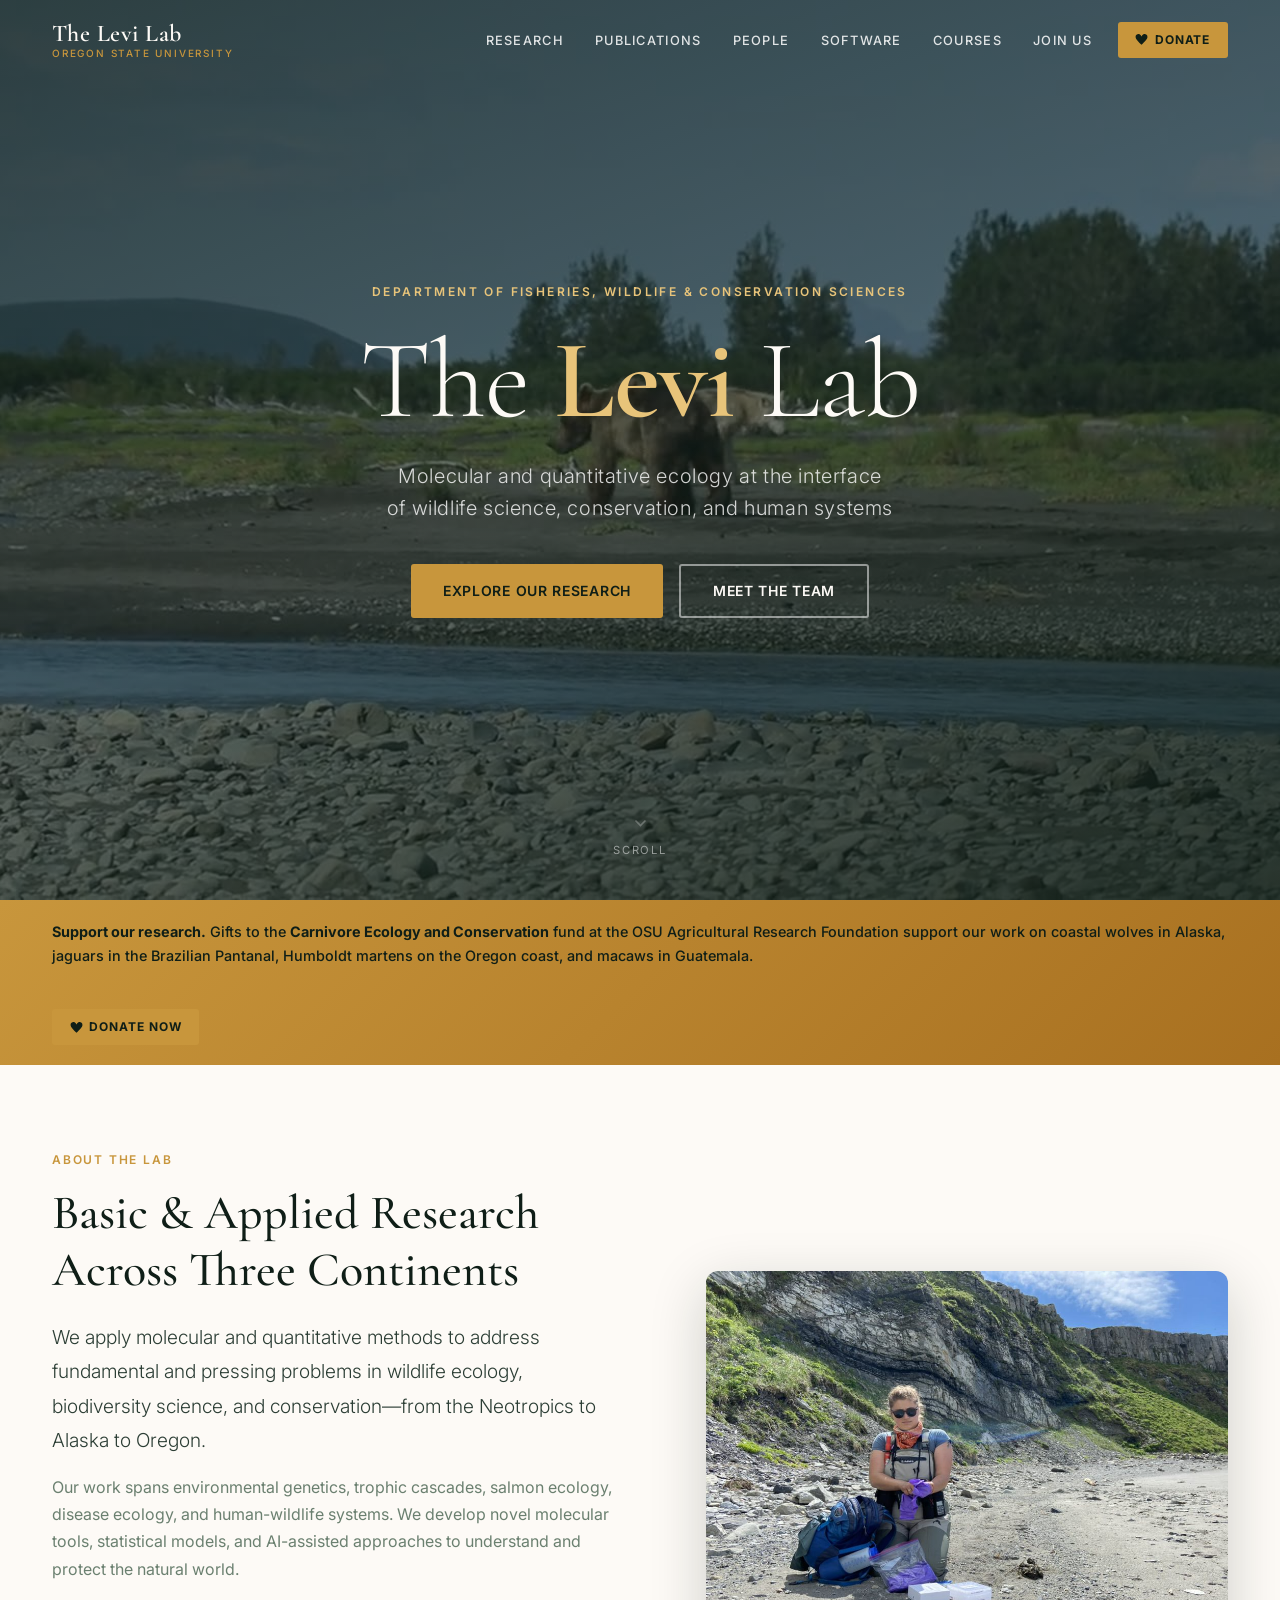
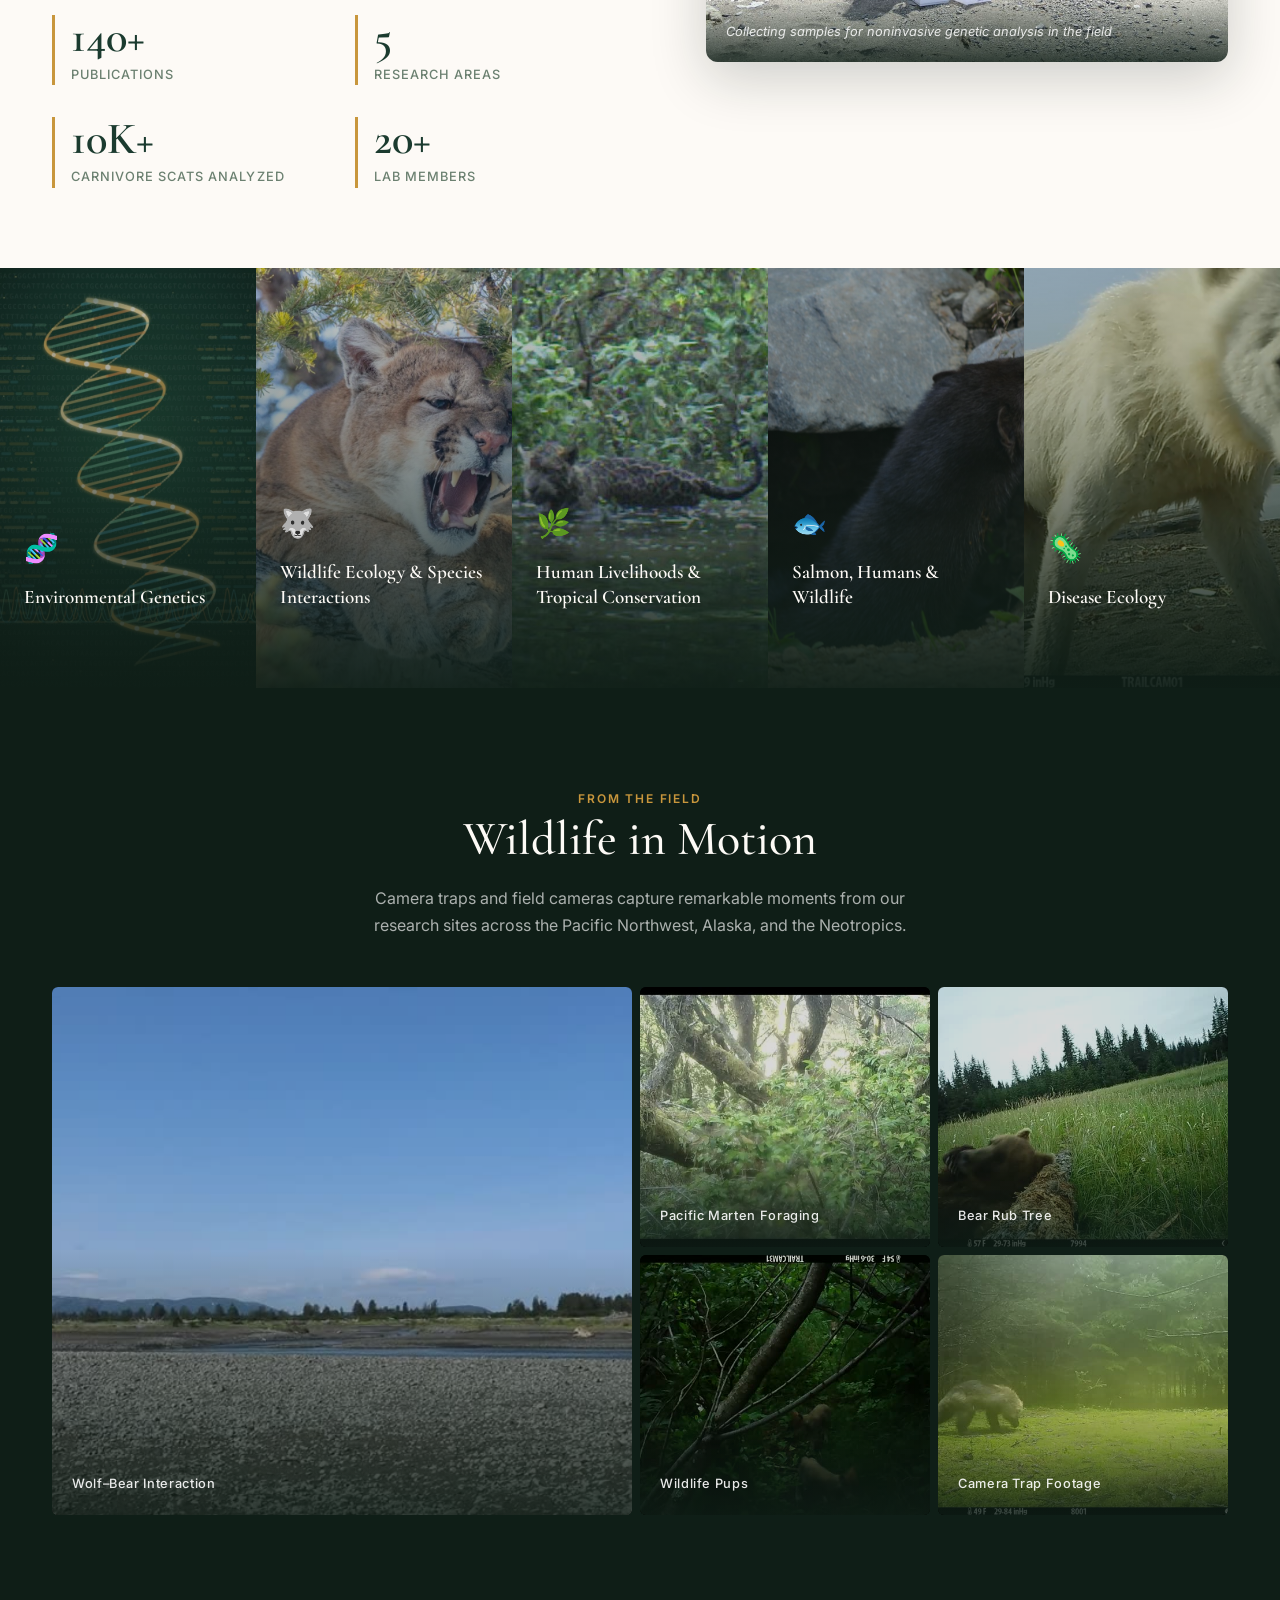
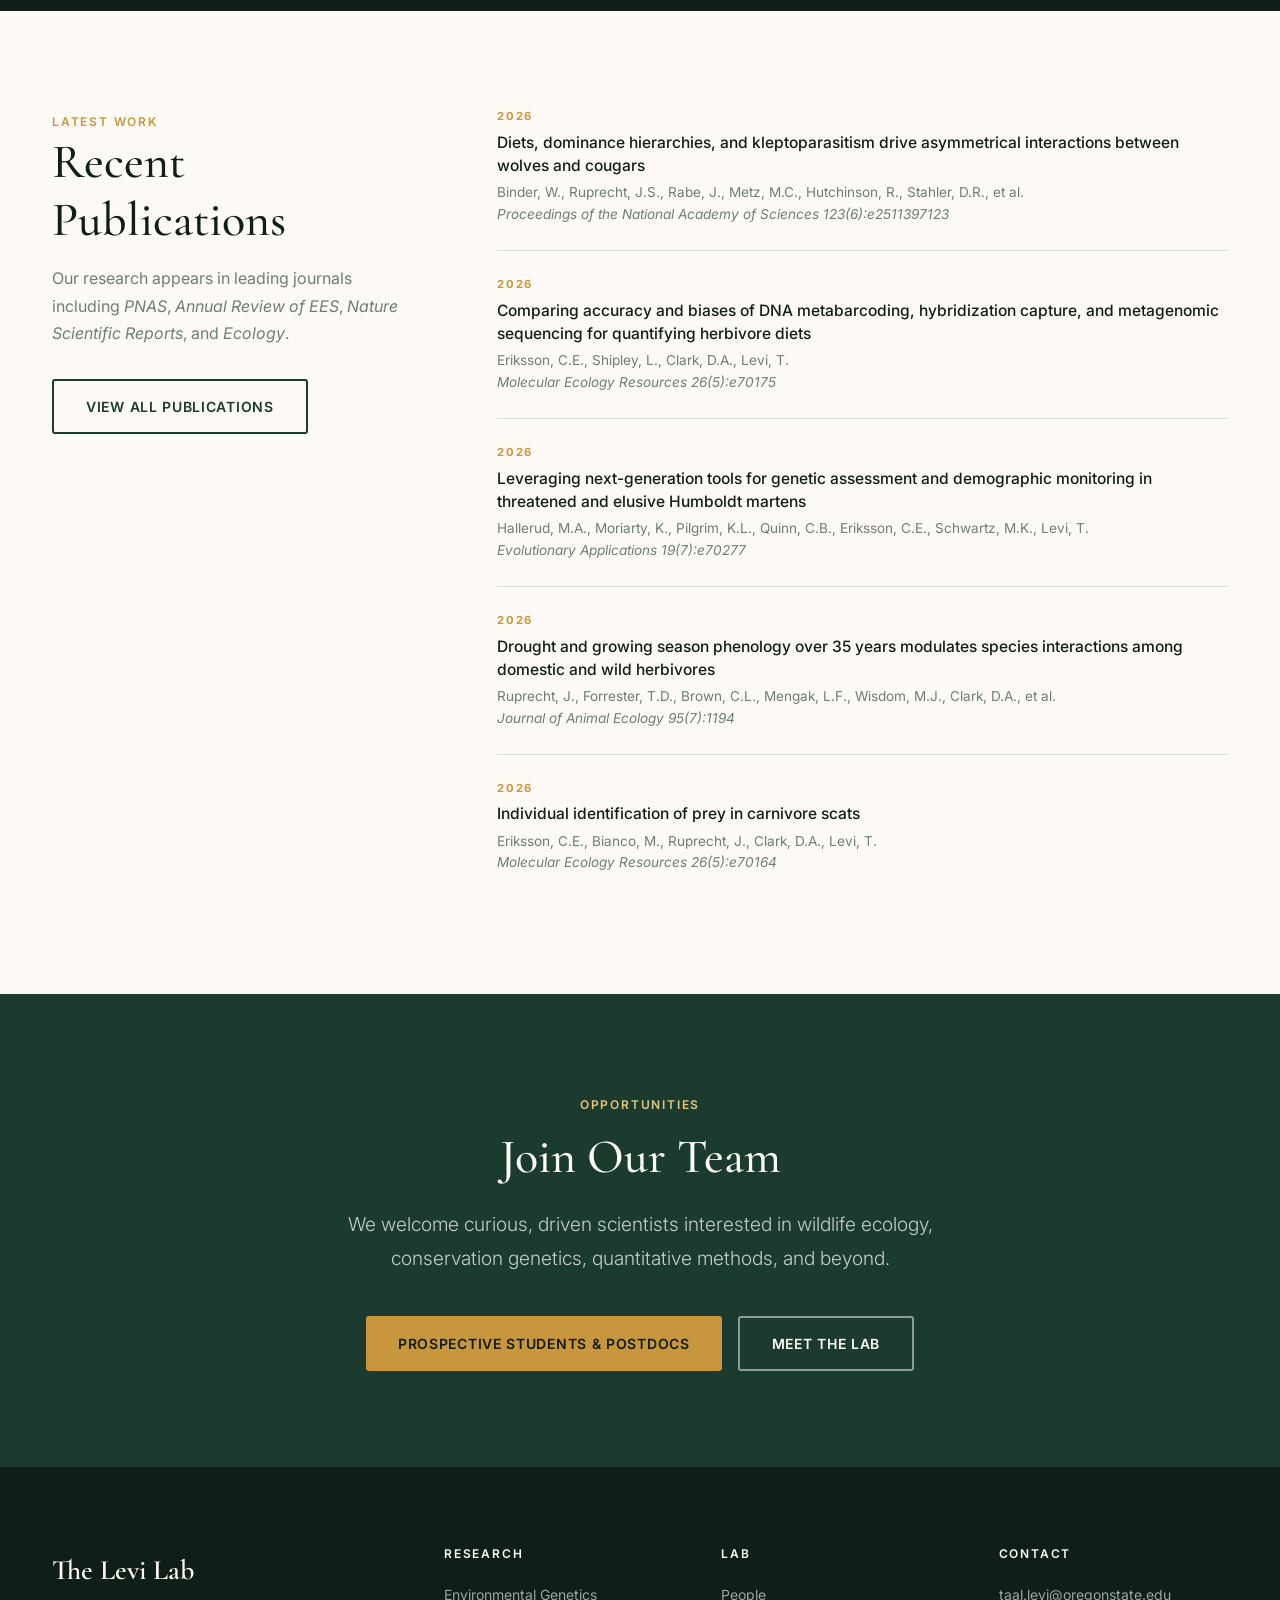
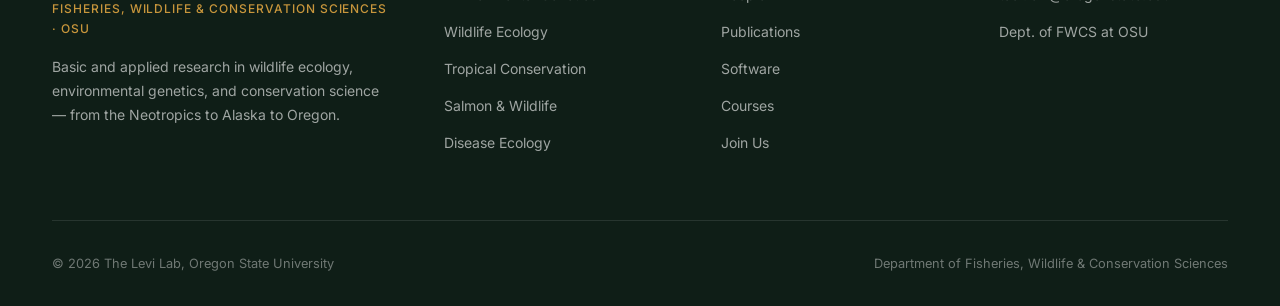
==== commit 7f5a72d1: "Replace tree-climbing photo; new env-genetics and tropical card images - About the Lab: swap the old" ====
--- a/index.html
+++ b/index.html
@@ -156,8 +156,8 @@
       </div>
 
       <div class="intro-strip__image-wrap fade-in fade-in-delay-2">
-        <img src="media/img/climbing-old-growth.jpg" alt="Lab field work in old-growth forest" loading="lazy">
-        <div class="intro-strip__image-caption">Field research in Pacific Northwest old-growth forests</div>
+        <img src="media/img/field-sampling.jpg" alt="A researcher in gloves bagging samples on a rocky beach below coastal cliffs" loading="lazy">
+        <div class="intro-strip__image-caption">Collecting samples for noninvasive genetic analysis in the field</div>
       </div>
     </div>
   </div>
@@ -170,7 +170,7 @@
 <div class="research-cards">
 
   <a href="research.html#env-genetics" class="research-card">
-    <div class="research-card__bg" style="background-image: url('media/img/esrf-lidar.jpg')"></div>
+    <div class="research-card__bg" style="background-image: url('media/img/env-genetics.jpg')"></div>
     <div class="research-card__overlay"></div>
     <div class="research-card__content">
       <span class="research-card__icon">🧬</span>
@@ -192,7 +192,7 @@
   </a>
 
   <a href="research.html#tropical" class="research-card">
-    <div class="research-card__bg" style="background-image: url('media/img/tropical-conservation.jpg')"></div>
+    <div class="research-card__bg" style="background-image: url('media/img/tropical-jaguars.jpg')"></div>
     <div class="research-card__overlay"></div>
     <div class="research-card__content">
       <span class="research-card__icon">🌿</span>
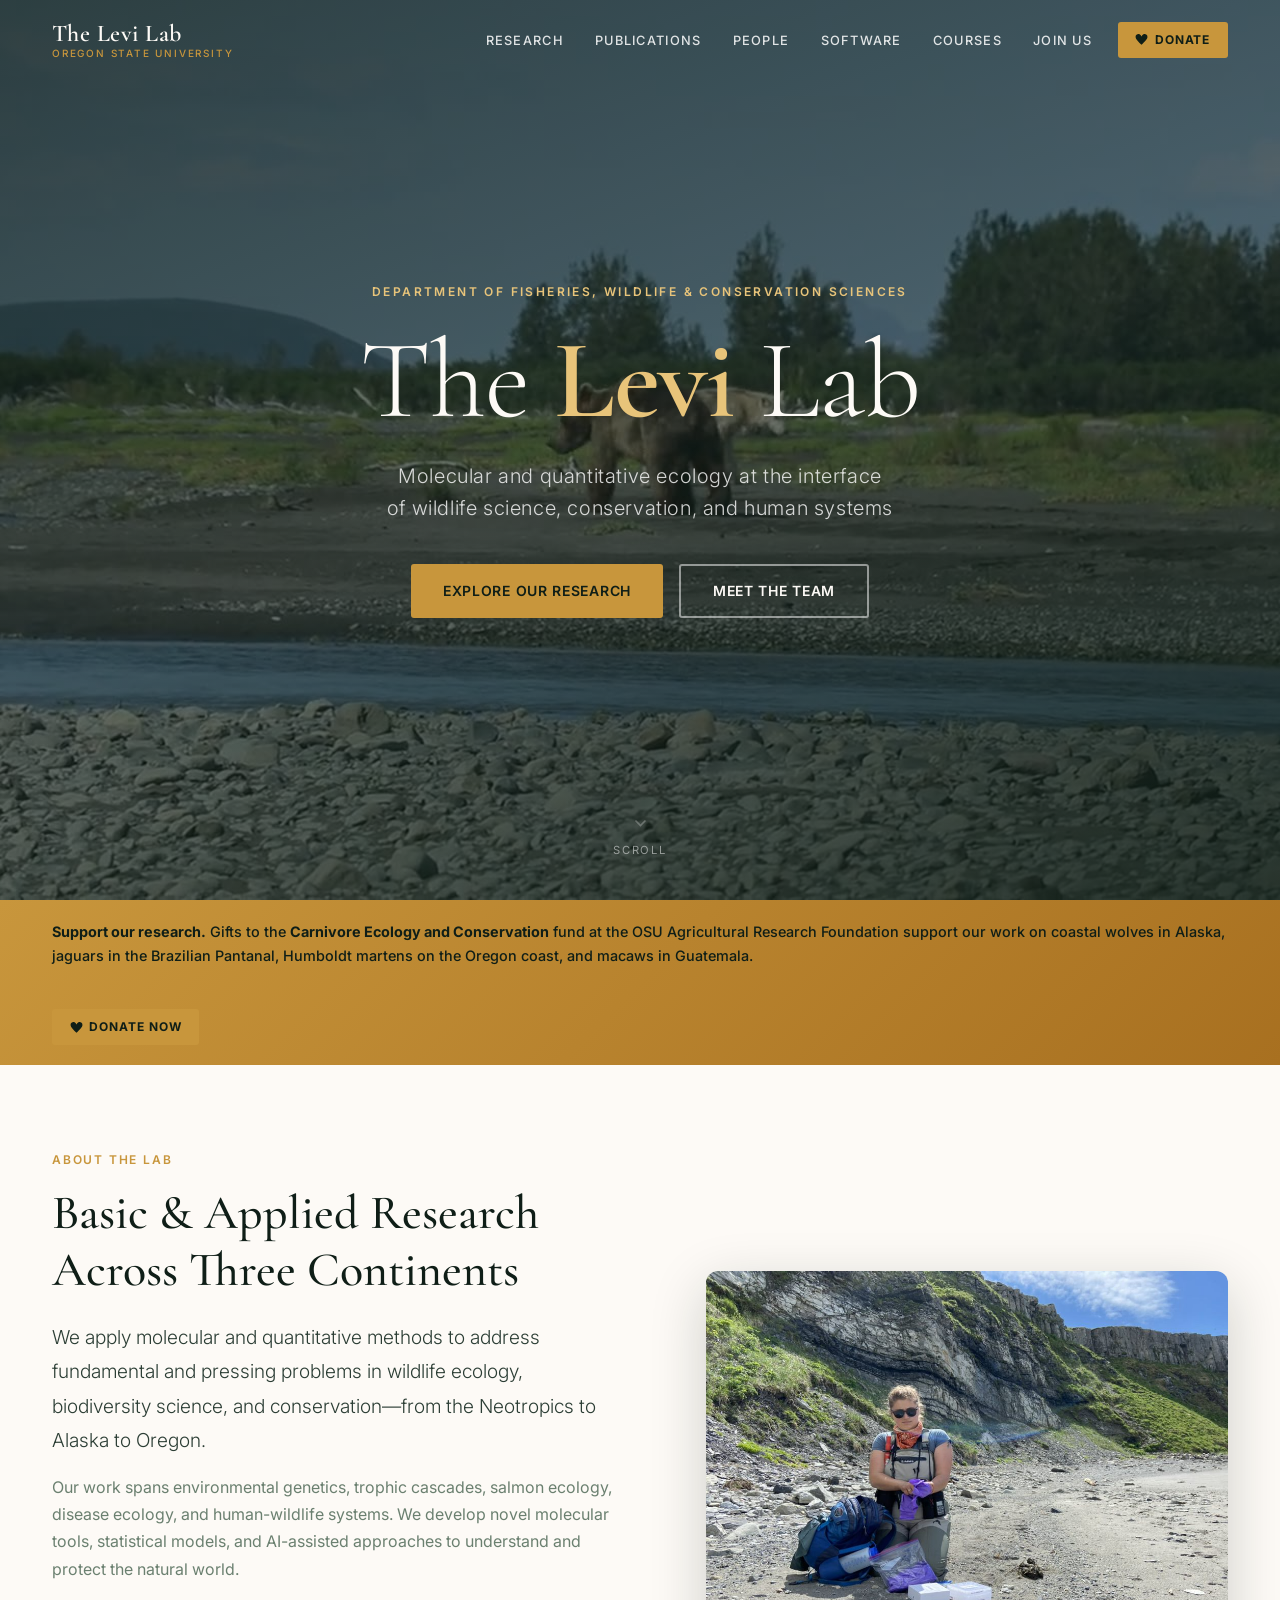
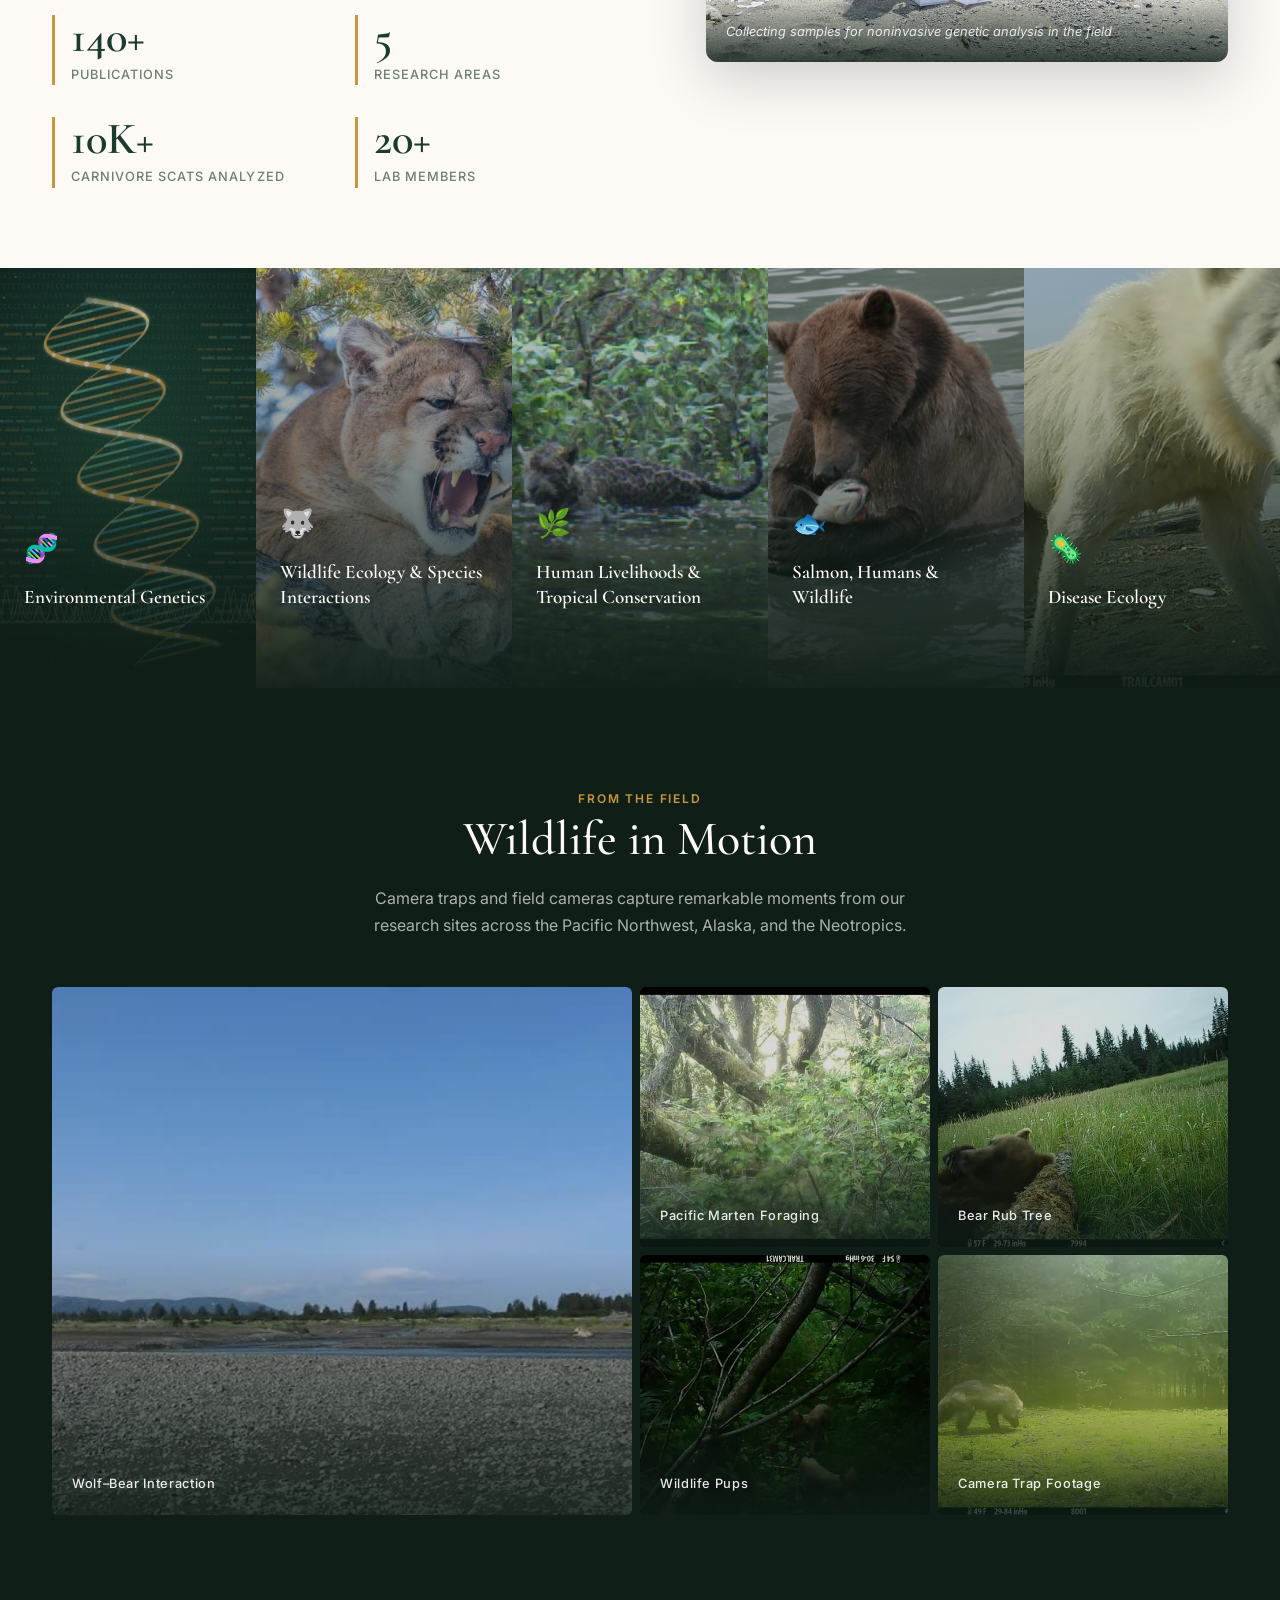
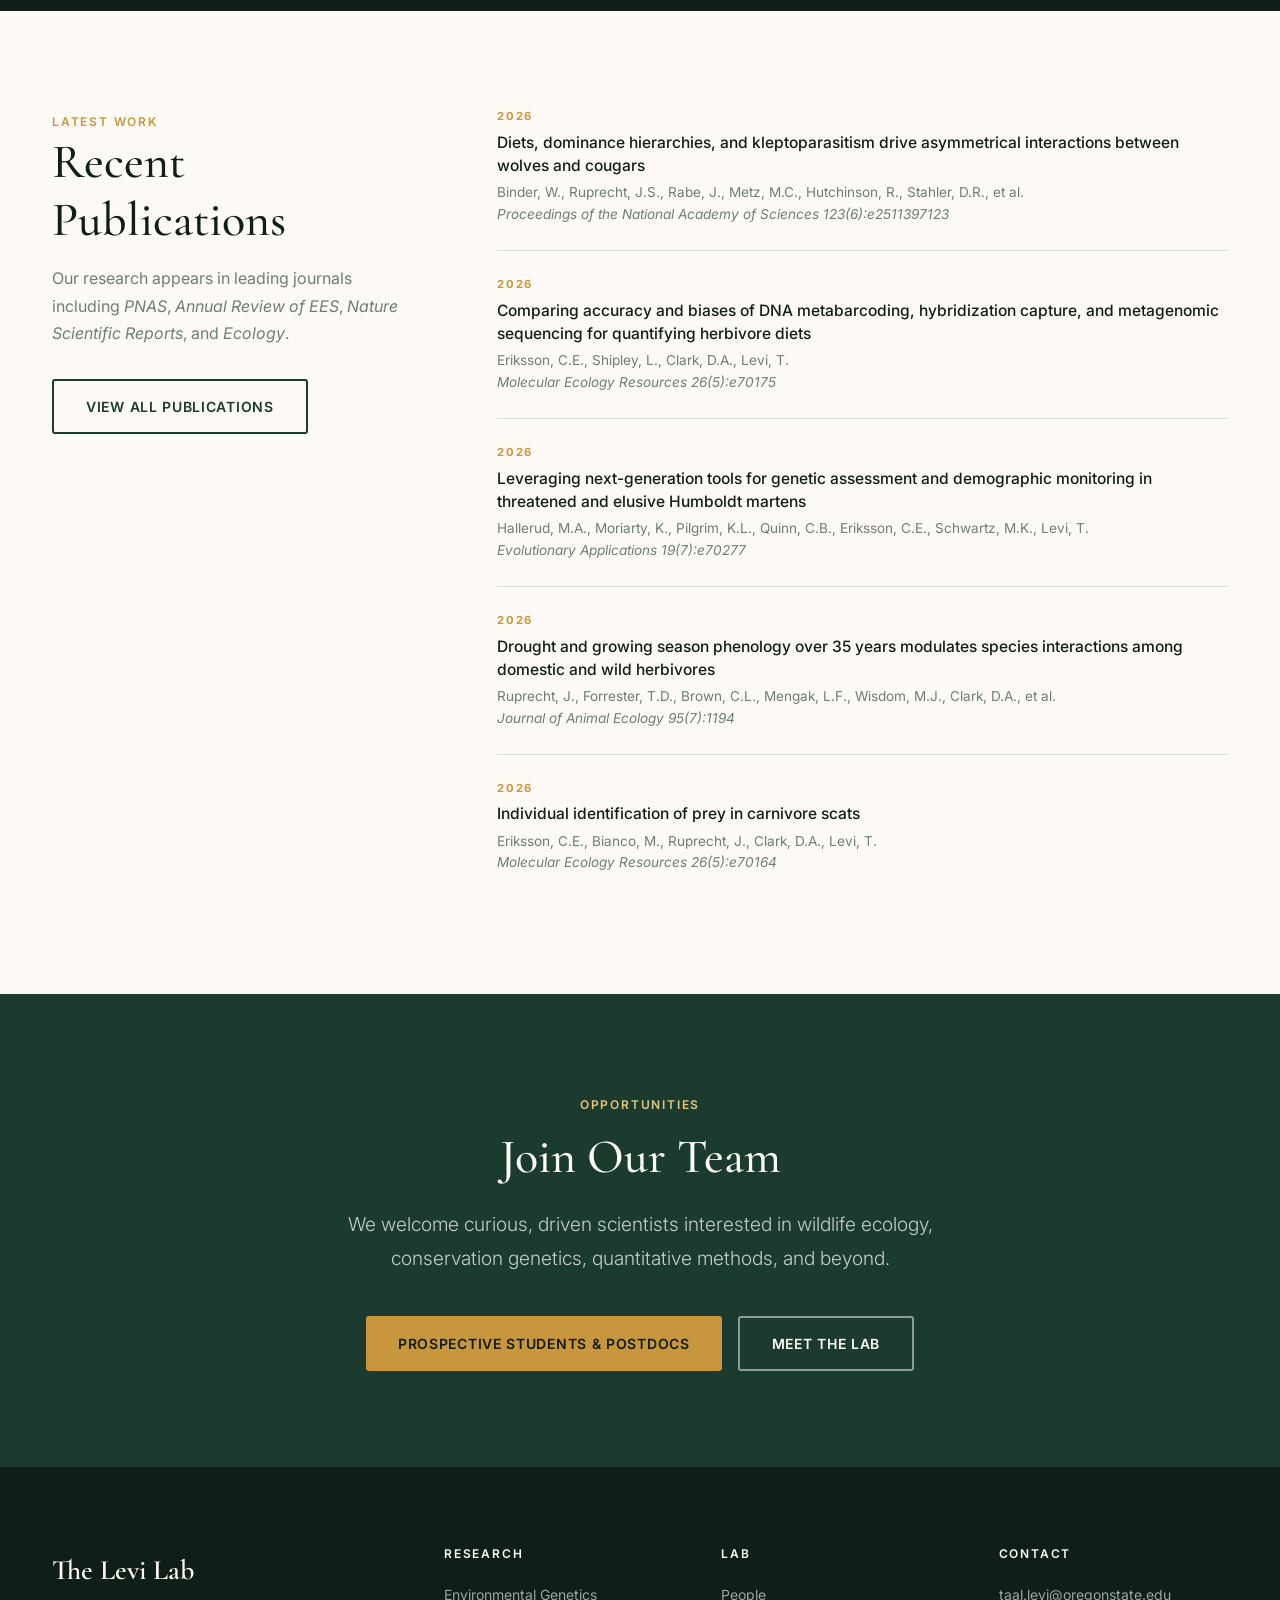
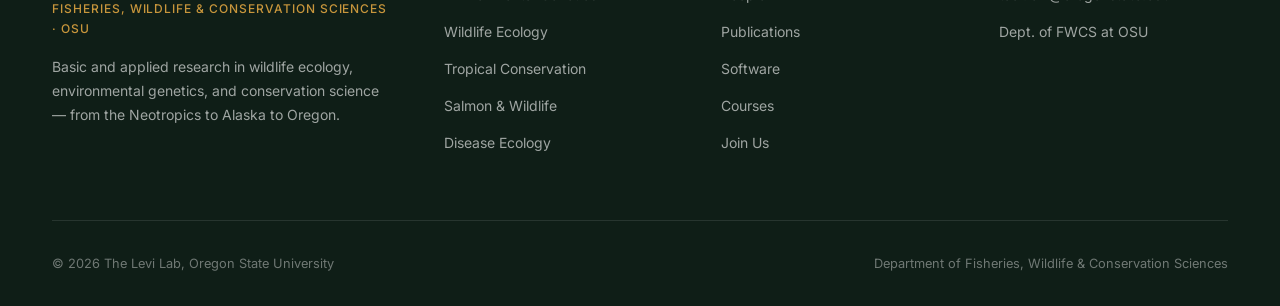
==== commit 41b7387d: "Salmon card: brown bear eating a salmon, replacing the mink photo Co-Authored-By: Claude Opus 5.5 <n" ====
--- a/index.html
+++ b/index.html
@@ -203,7 +203,7 @@
   </a>
 
   <a href="research.html#salmon" class="research-card">
-    <div class="research-card__bg" style="background-image: url('media/img/mink.jpg')"></div>
+    <div class="research-card__bg" style="background-image: url('media/img/bear-salmon.jpg')"></div>
     <div class="research-card__overlay"></div>
     <div class="research-card__content">
       <span class="research-card__icon">🐟</span>
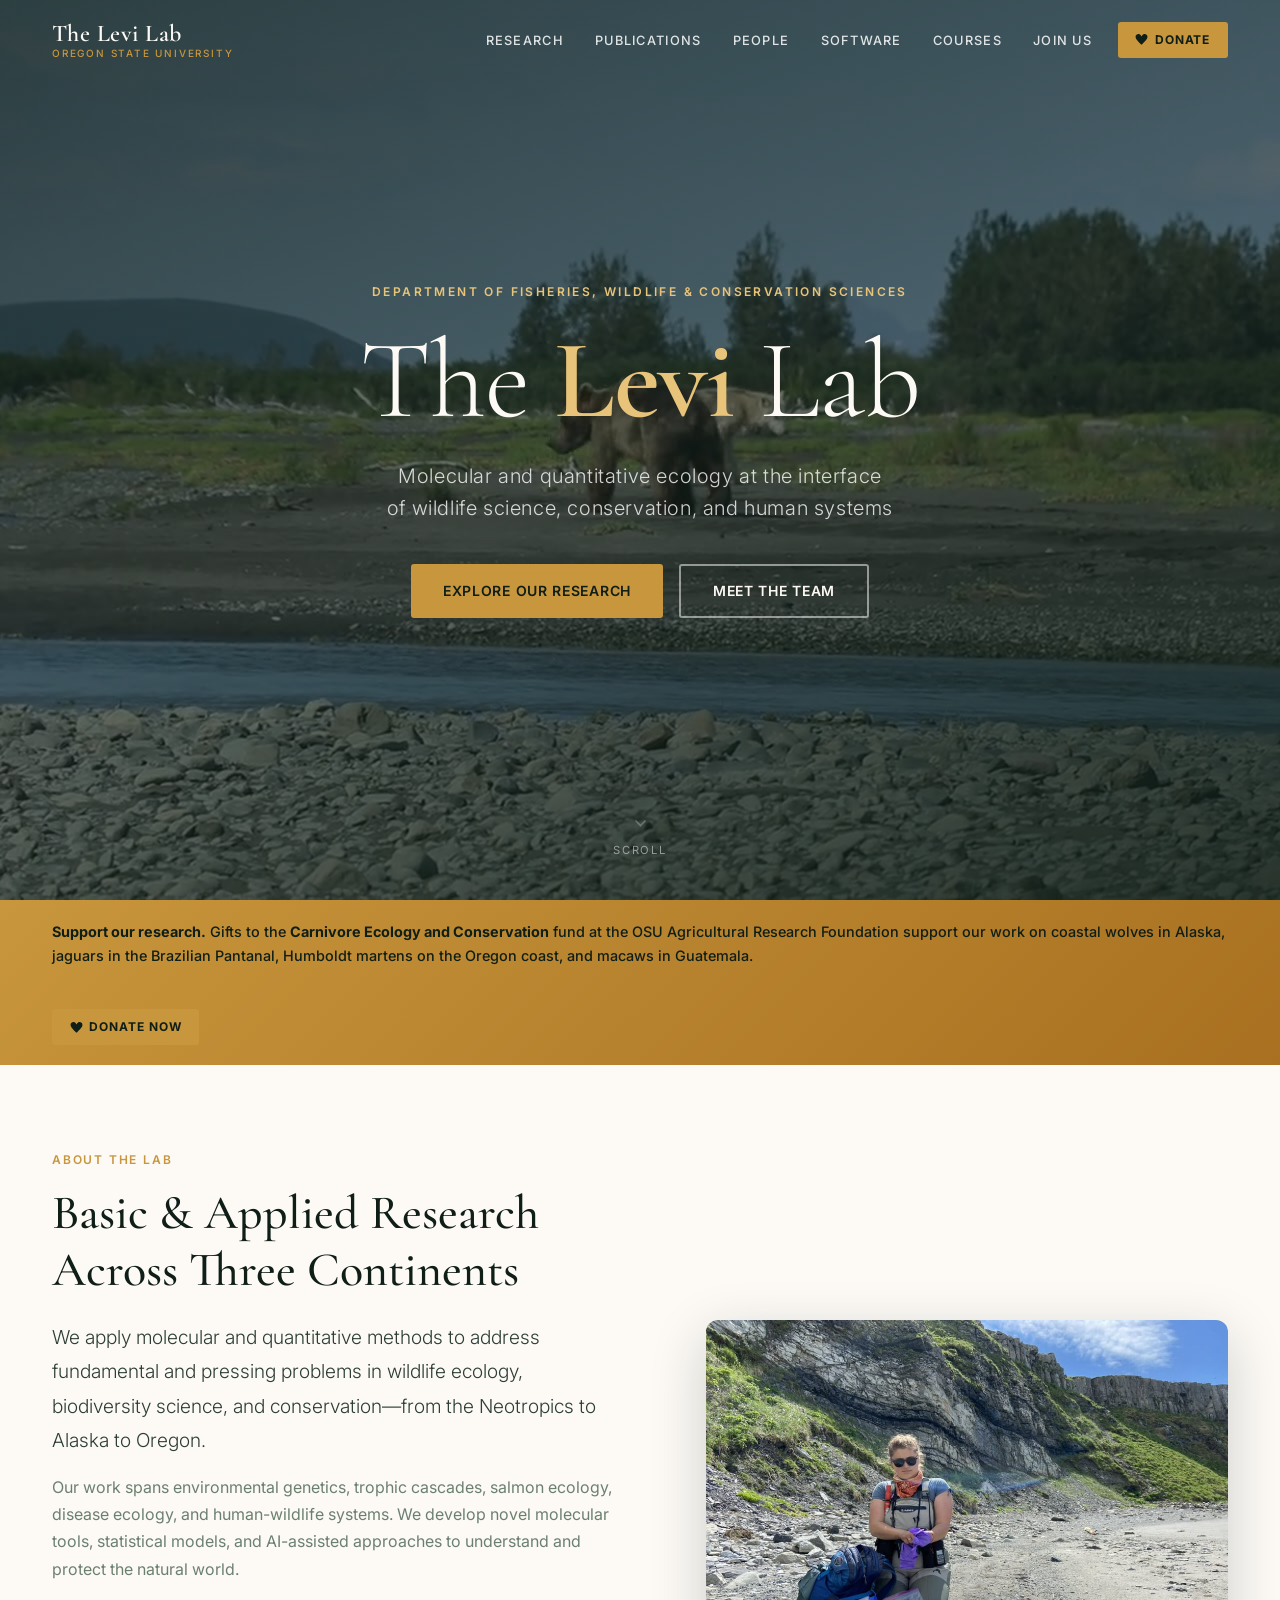
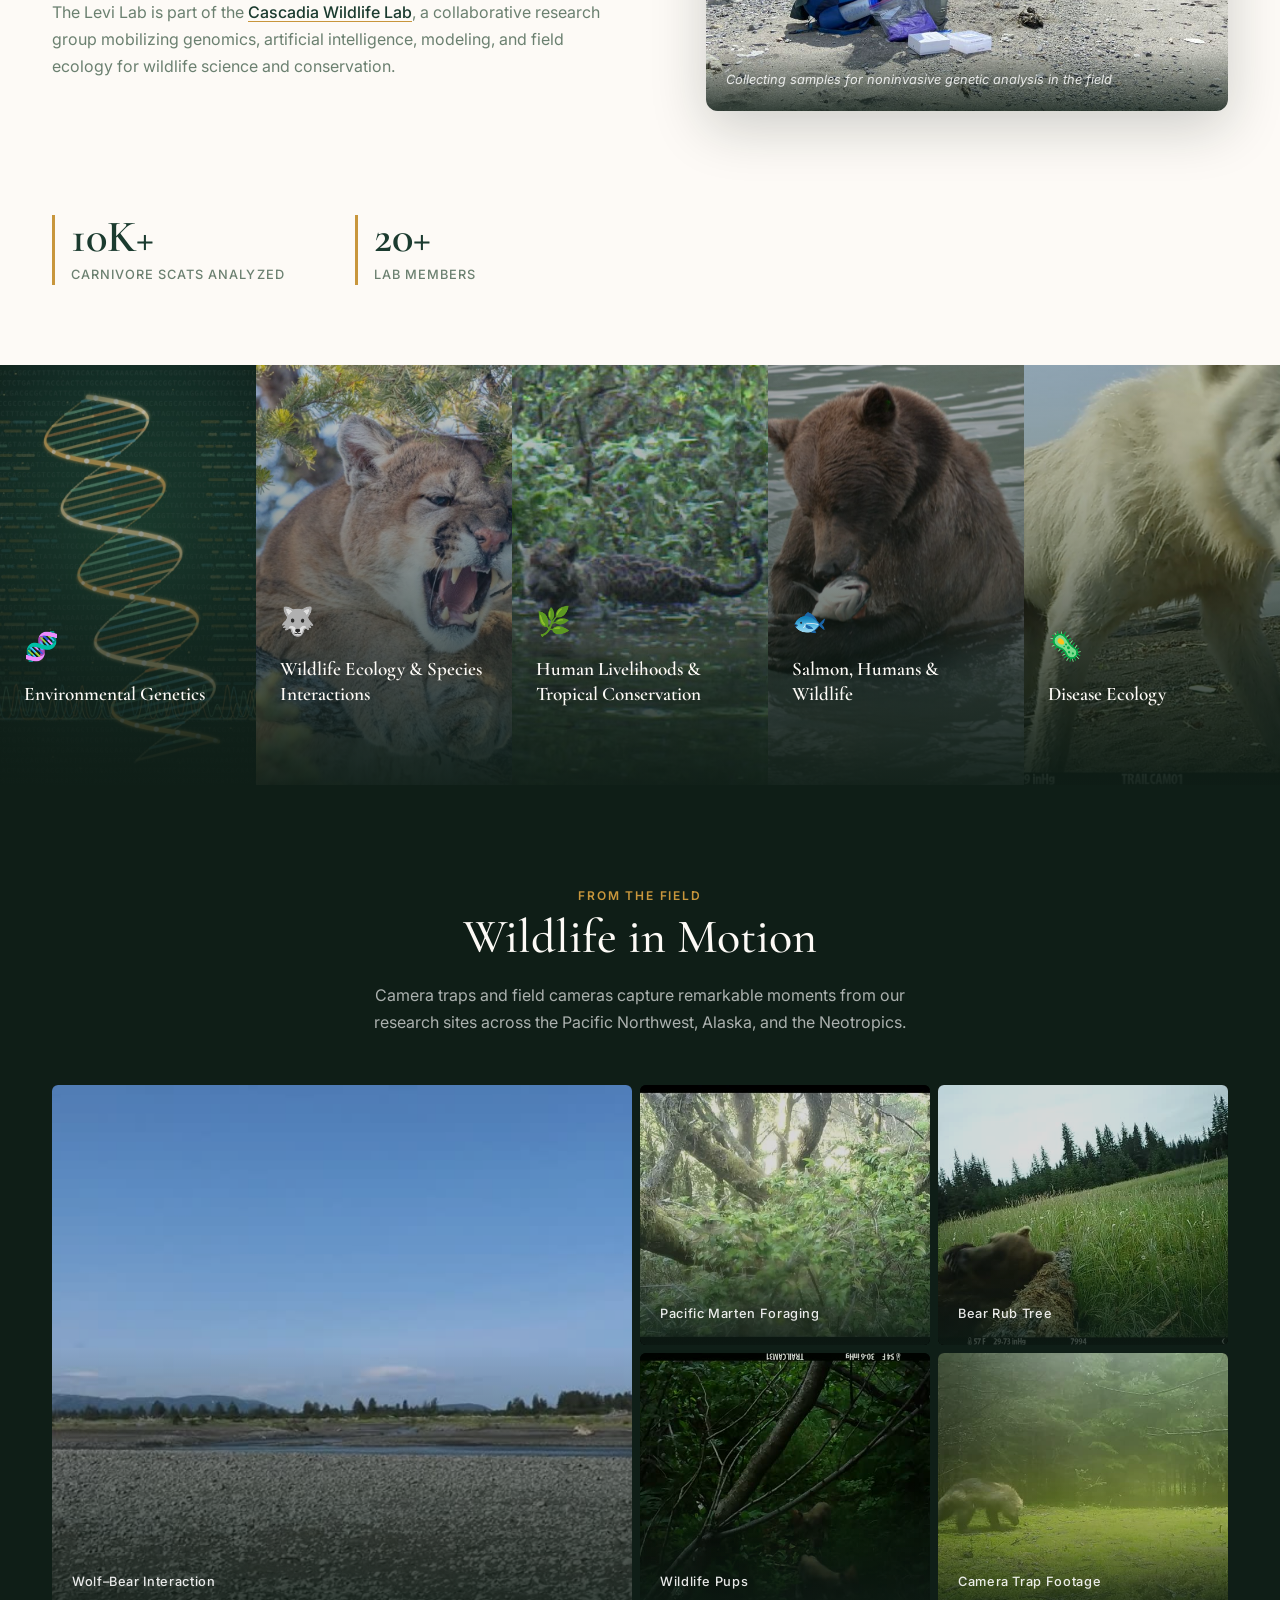
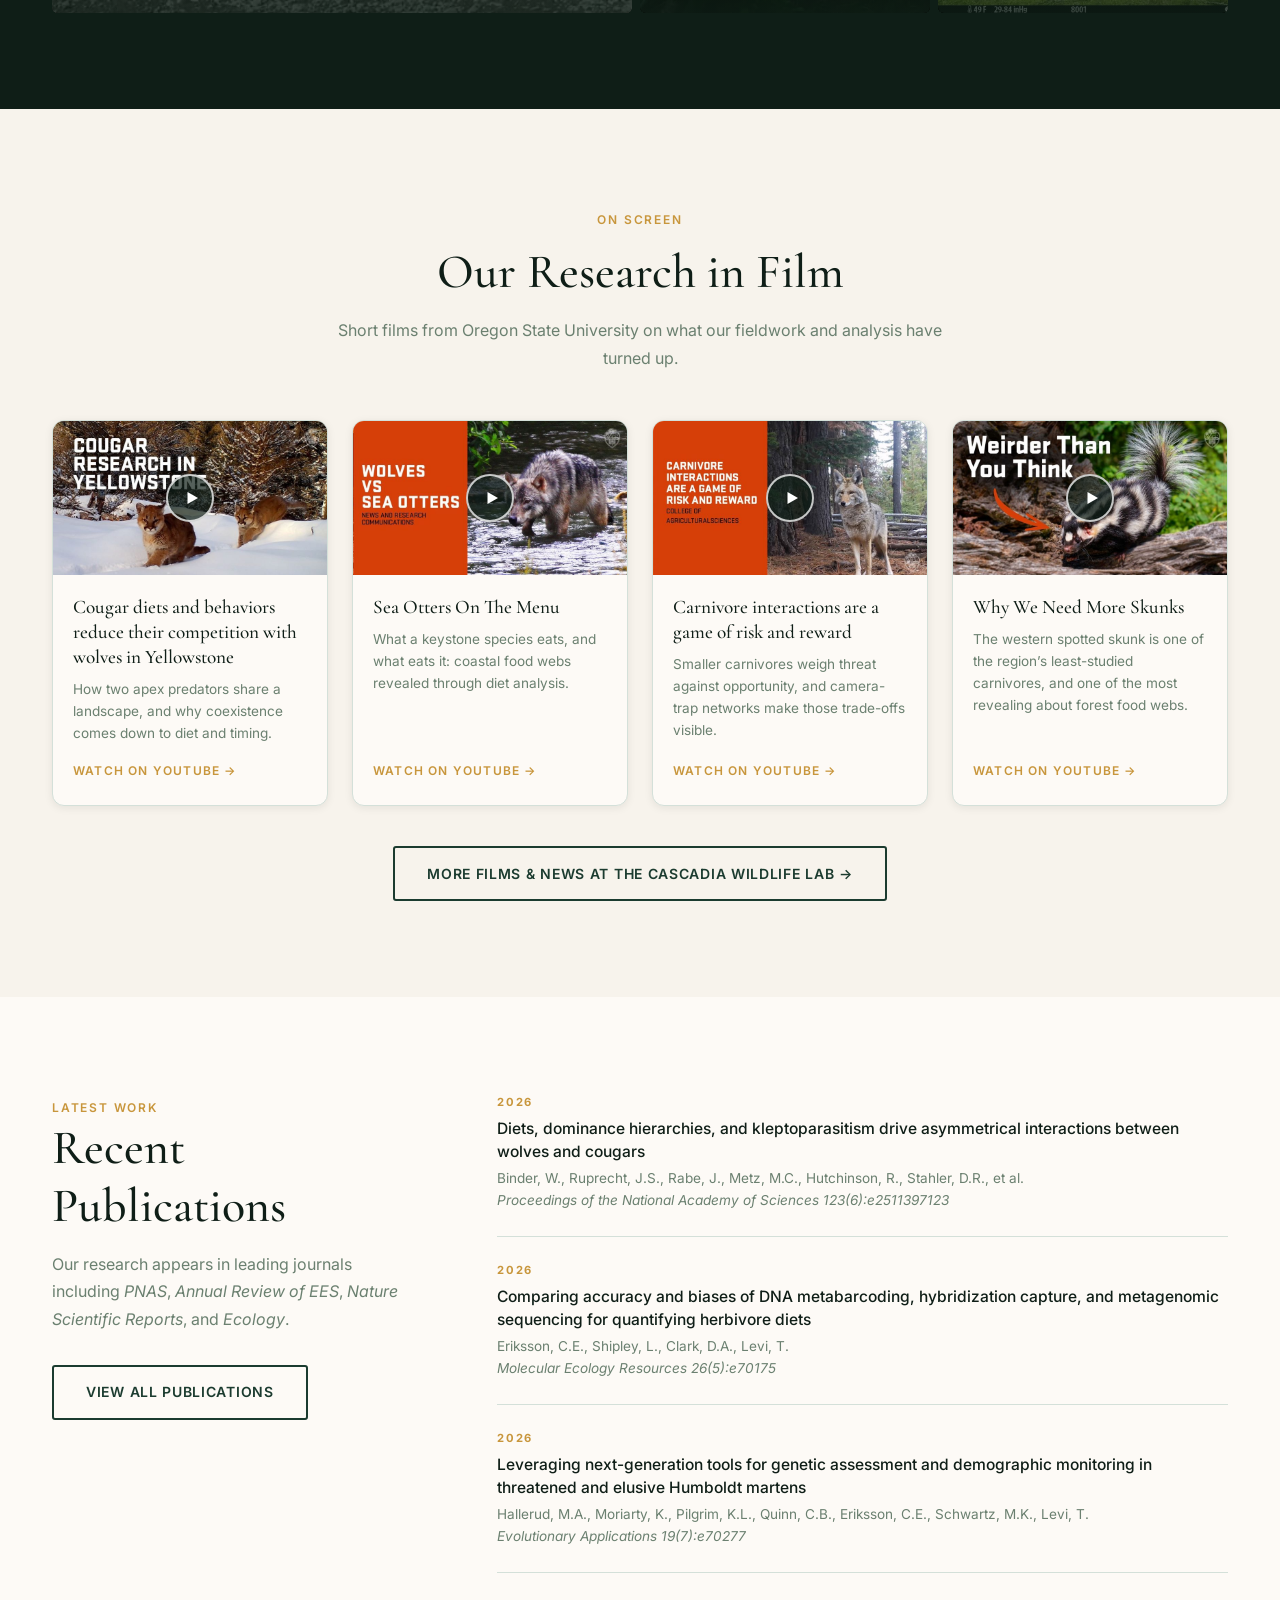
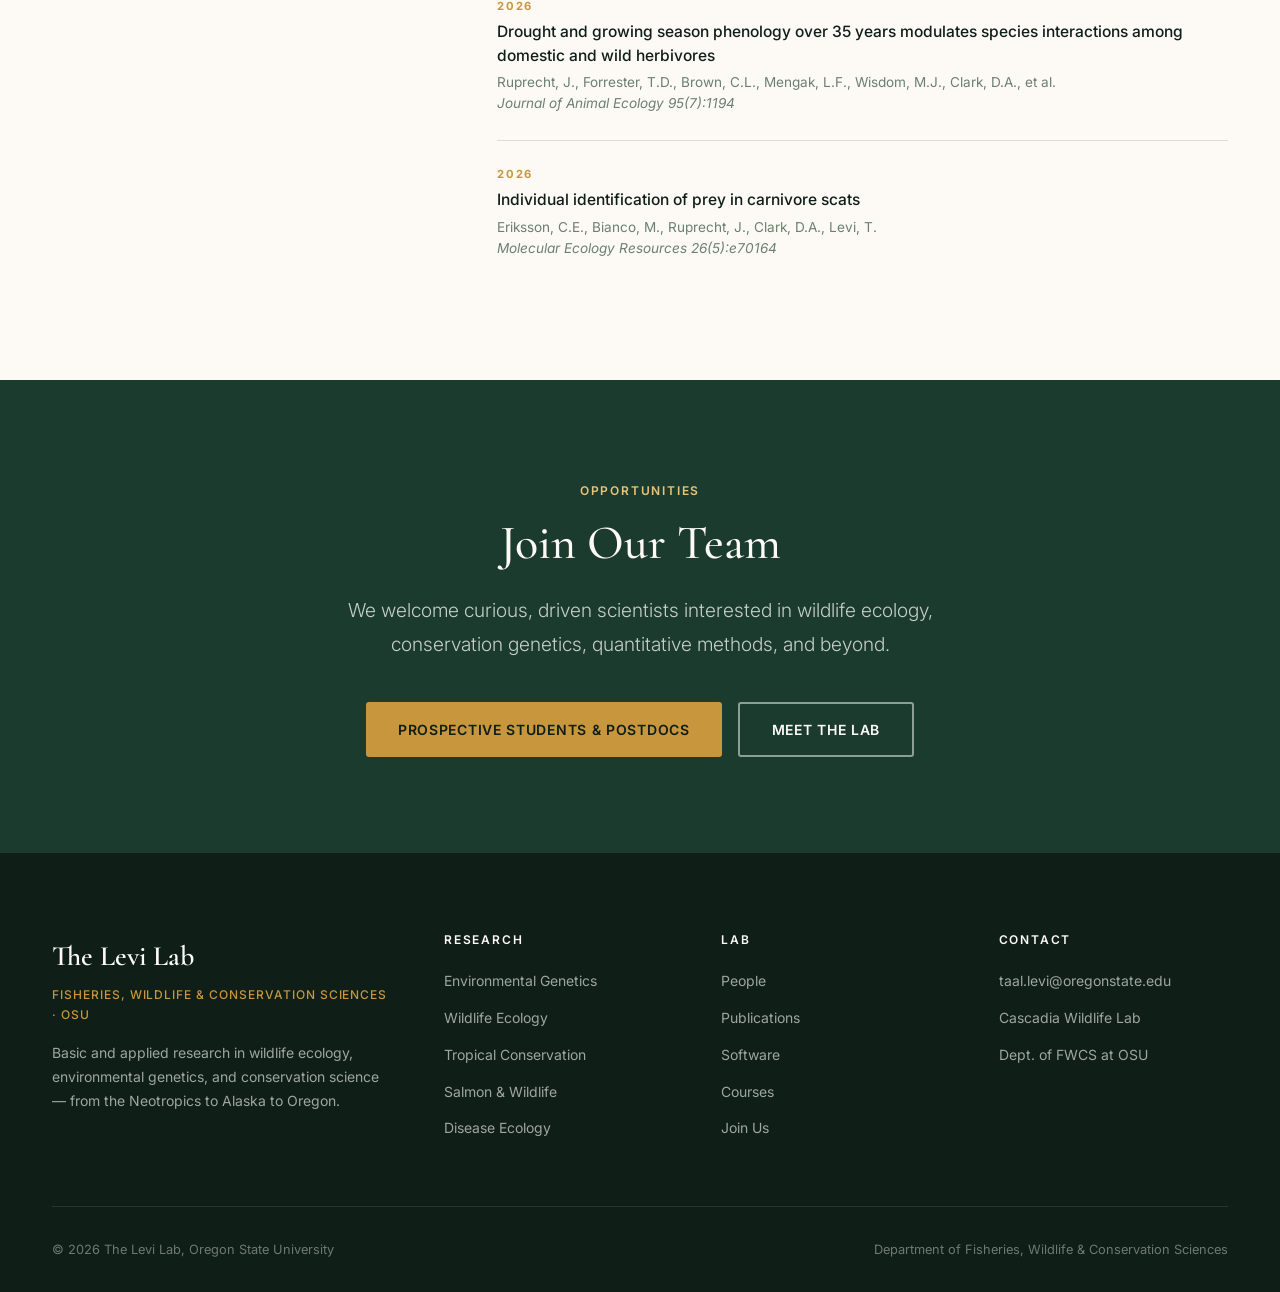
==== commit 59fa8abd: "Link to the Cascadia Wildlife Lab; add research films to the homepage - About the Lab: note the lab " ====
--- a/index.html
+++ b/index.html
@@ -135,6 +135,9 @@
         <p style="color: var(--text-muted); margin-top: 0.75rem;">
           Our work spans environmental genetics, trophic cascades, salmon ecology, disease ecology, and human-wildlife systems. We develop novel molecular tools, statistical models, and AI-assisted approaches to understand and protect the natural world.
         </p>
+        <p style="color: var(--text-muted); margin-top: 0.75rem;">
+          The Levi Lab is part of the <a href="https://cascadiawildlifelab.org/" target="_blank" rel="noopener" class="text-link">Cascadia Wildlife Lab</a>, a collaborative research group mobilizing genomics, artificial intelligence, modeling, and field ecology for wildlife science and conservation.
+        </p>
         <div class="intro-strip__stats">
           <div class="stat fade-in fade-in-delay-1">
             <div class="stat__number">140+</div>
@@ -309,6 +312,72 @@
   </div>
 </section>
 
+<!-- ============================================================
+     FILMS — research stories produced with Oregon State University
+     ============================================================ -->
+<section class="films">
+  <div class="container">
+    <div class="films__header fade-in">
+      <span class="eyebrow">On Screen</span>
+      <h2>Our Research in Film</h2>
+      <p>Short films from Oregon State University on what our fieldwork and analysis have turned up.</p>
+    </div>
+    <div class="film-grid">
+      <a class="film-card fade-in" href="https://www.youtube.com/watch?v=L42YWSvIQNM" target="_blank" rel="noopener" aria-label="Watch on YouTube: Cougar diets and behaviors reduce their competition with wolves in Yellowstone">
+        <div class="film-card__thumb">
+          <img src="media/img/films/cougar-wolves.jpg" alt="A cougar on a snowy Yellowstone hillside" loading="lazy">
+          <span class="film-card__play" aria-hidden="true"><svg width="18" height="18" viewBox="0 0 24 24" fill="currentColor"><polygon points="6 4 20 12 6 20 6 4"/></svg></span>
+        </div>
+        <div class="film-card__body">
+          <h3 class="film-card__title">Cougar diets and behaviors reduce their competition with wolves in Yellowstone</h3>
+          <p class="film-card__desc">How two apex predators share a landscape, and why coexistence comes down to diet and timing.</p>
+          <span class="film-card__link">Watch on YouTube &rarr;</span>
+        </div>
+      </a>
+
+      <a class="film-card fade-in fade-in-delay-1" href="https://www.youtube.com/watch?v=8u_i-lL6ECI" target="_blank" rel="noopener" aria-label="Watch on YouTube: Sea Otters On The Menu">
+        <div class="film-card__thumb">
+          <img src="media/img/films/sea-otters.jpg" alt="A sea otter floating in coastal water" loading="lazy">
+          <span class="film-card__play" aria-hidden="true"><svg width="18" height="18" viewBox="0 0 24 24" fill="currentColor"><polygon points="6 4 20 12 6 20 6 4"/></svg></span>
+        </div>
+        <div class="film-card__body">
+          <h3 class="film-card__title">Sea Otters On The Menu</h3>
+          <p class="film-card__desc">What a keystone species eats, and what eats it: coastal food webs revealed through diet analysis.</p>
+          <span class="film-card__link">Watch on YouTube &rarr;</span>
+        </div>
+      </a>
+
+      <a class="film-card fade-in fade-in-delay-2" href="https://www.youtube.com/watch?v=5DxR_Z2PuTg" target="_blank" rel="noopener" aria-label="Watch on YouTube: Carnivore interactions are a game of risk and reward">
+        <div class="film-card__thumb">
+          <img src="media/img/films/carnivore-risk.jpg" alt="Camera-trap image of a carnivore at a forest site" loading="lazy">
+          <span class="film-card__play" aria-hidden="true"><svg width="18" height="18" viewBox="0 0 24 24" fill="currentColor"><polygon points="6 4 20 12 6 20 6 4"/></svg></span>
+        </div>
+        <div class="film-card__body">
+          <h3 class="film-card__title">Carnivore interactions are a game of risk and reward</h3>
+          <p class="film-card__desc">Smaller carnivores weigh threat against opportunity, and camera-trap networks make those trade-offs visible.</p>
+          <span class="film-card__link">Watch on YouTube &rarr;</span>
+        </div>
+      </a>
+
+      <a class="film-card fade-in fade-in-delay-3" href="https://www.youtube.com/watch?v=7wKEnwHsrBo" target="_blank" rel="noopener" aria-label="Watch on YouTube: Why We Need More Skunks">
+        <div class="film-card__thumb">
+          <img src="media/img/films/why-we-need-more-skunks.jpg" alt="A western spotted skunk at a forest camera station" loading="lazy">
+          <span class="film-card__play" aria-hidden="true"><svg width="18" height="18" viewBox="0 0 24 24" fill="currentColor"><polygon points="6 4 20 12 6 20 6 4"/></svg></span>
+        </div>
+        <div class="film-card__body">
+          <h3 class="film-card__title">Why We Need More Skunks</h3>
+          <p class="film-card__desc">The western spotted skunk is one of the region’s least-studied carnivores, and one of the most revealing about forest food webs.</p>
+          <span class="film-card__link">Watch on YouTube &rarr;</span>
+        </div>
+      </a>
+    </div>
+    <div class="films__more fade-in">
+      <a href="https://cascadiawildlifelab.org/impact/" target="_blank" rel="noopener" class="btn btn--outline-dark">More films &amp; news at the Cascadia Wildlife Lab &rarr;</a>
+    </div>
+  </div>
+</section>
+
+
 
 <!-- ============================================================
      RECENT PUBLICATIONS
@@ -421,6 +490,7 @@
         <h5>Contact</h5>
         <ul>
           <li><a href="mailto:taal.levi@oregonstate.edu">taal.levi@oregonstate.edu</a></li>
+          <li><a href="https://cascadiawildlifelab.org/" target="_blank" rel="noopener">Cascadia Wildlife Lab</a></li>
           <li><a href="https://fwcs.oregonstate.edu" target="_blank" rel="noopener">Dept. of FWCS at OSU</a></li>
         </ul>
       </div>
--- a/css/style.css
+++ b/css/style.css
@@ -2054,3 +2054,134 @@
 @media (max-width: 640px) {
   .research-section__media--diagram img { padding: 0.75rem; }
 }
+
+/* ============================================================
+   FILMS (homepage) — OSU-produced films about the lab's research
+   ============================================================ */
+.text-link {
+  color: var(--primary);
+  font-weight: 500;
+  text-decoration: underline;
+  text-decoration-color: var(--accent);
+  text-underline-offset: 3px;
+}
+.text-link:hover { color: var(--accent); }
+
+.films {
+  background: var(--cream);
+  padding: 6rem 0;
+}
+
+.films__header {
+  text-align: center;
+  max-width: 620px;
+  margin: 0 auto 3rem;
+}
+
+.films__header h2 { margin: 0.75rem 0 1rem; }
+.films__header p { color: var(--text-muted); }
+
+.film-grid {
+  display: grid;
+  grid-template-columns: repeat(4, 1fr);
+  gap: 1.5rem;
+}
+
+.film-card {
+  display: flex;
+  flex-direction: column;
+  background: var(--warm-white);
+  border: 1px solid var(--border);
+  border-radius: var(--radius-lg);
+  overflow: hidden;
+  box-shadow: var(--shadow-sm);
+  transition: var(--transition);
+}
+
+.film-card:hover {
+  transform: translateY(-4px);
+  box-shadow: var(--shadow);
+}
+
+.film-card__thumb {
+  position: relative;
+  aspect-ratio: 16 / 9;
+  overflow: hidden;
+  background: var(--primary-dark);
+}
+
+.film-card__thumb img {
+  width: 100%;
+  height: 100%;
+  object-fit: cover;
+  transition: transform 0.5s ease;
+}
+
+.film-card:hover .film-card__thumb img { transform: scale(1.05); }
+
+.film-card__play {
+  position: absolute;
+  top: 50%;
+  left: 50%;
+  transform: translate(-50%, -50%);
+  width: 48px;
+  height: 48px;
+  border-radius: 50%;
+  display: flex;
+  align-items: center;
+  justify-content: center;
+  padding-left: 3px;
+  color: #fff;
+  background: rgba(15, 30, 23, 0.7);
+  border: 2px solid rgba(255, 255, 255, 0.75);
+  transition: var(--transition);
+}
+
+.film-card:hover .film-card__play {
+  background: var(--accent);
+  border-color: var(--accent);
+  color: var(--primary-dark);
+}
+
+.film-card__body {
+  padding: 1.25rem 1.25rem 1.5rem;
+  display: flex;
+  flex-direction: column;
+  flex: 1;
+}
+
+.film-card__title {
+  font-size: 1.2rem;
+  line-height: 1.3;
+  margin-bottom: 0.6rem;
+}
+
+.film-card__desc {
+  font-size: 0.85rem;
+  color: var(--text-muted);
+  line-height: 1.6;
+  margin-bottom: 1rem;
+}
+
+.film-card__link {
+  margin-top: auto;
+  font-size: 0.75rem;
+  font-weight: 600;
+  letter-spacing: 0.1em;
+  text-transform: uppercase;
+  color: var(--accent);
+}
+
+.films__more {
+  text-align: center;
+  margin-top: 2.5rem;
+}
+
+@media (max-width: 1100px) {
+  .film-grid { grid-template-columns: repeat(2, 1fr); }
+}
+
+@media (max-width: 640px) {
+  .films { padding: 4rem 0; }
+  .film-grid { grid-template-columns: 1fr; }
+}
